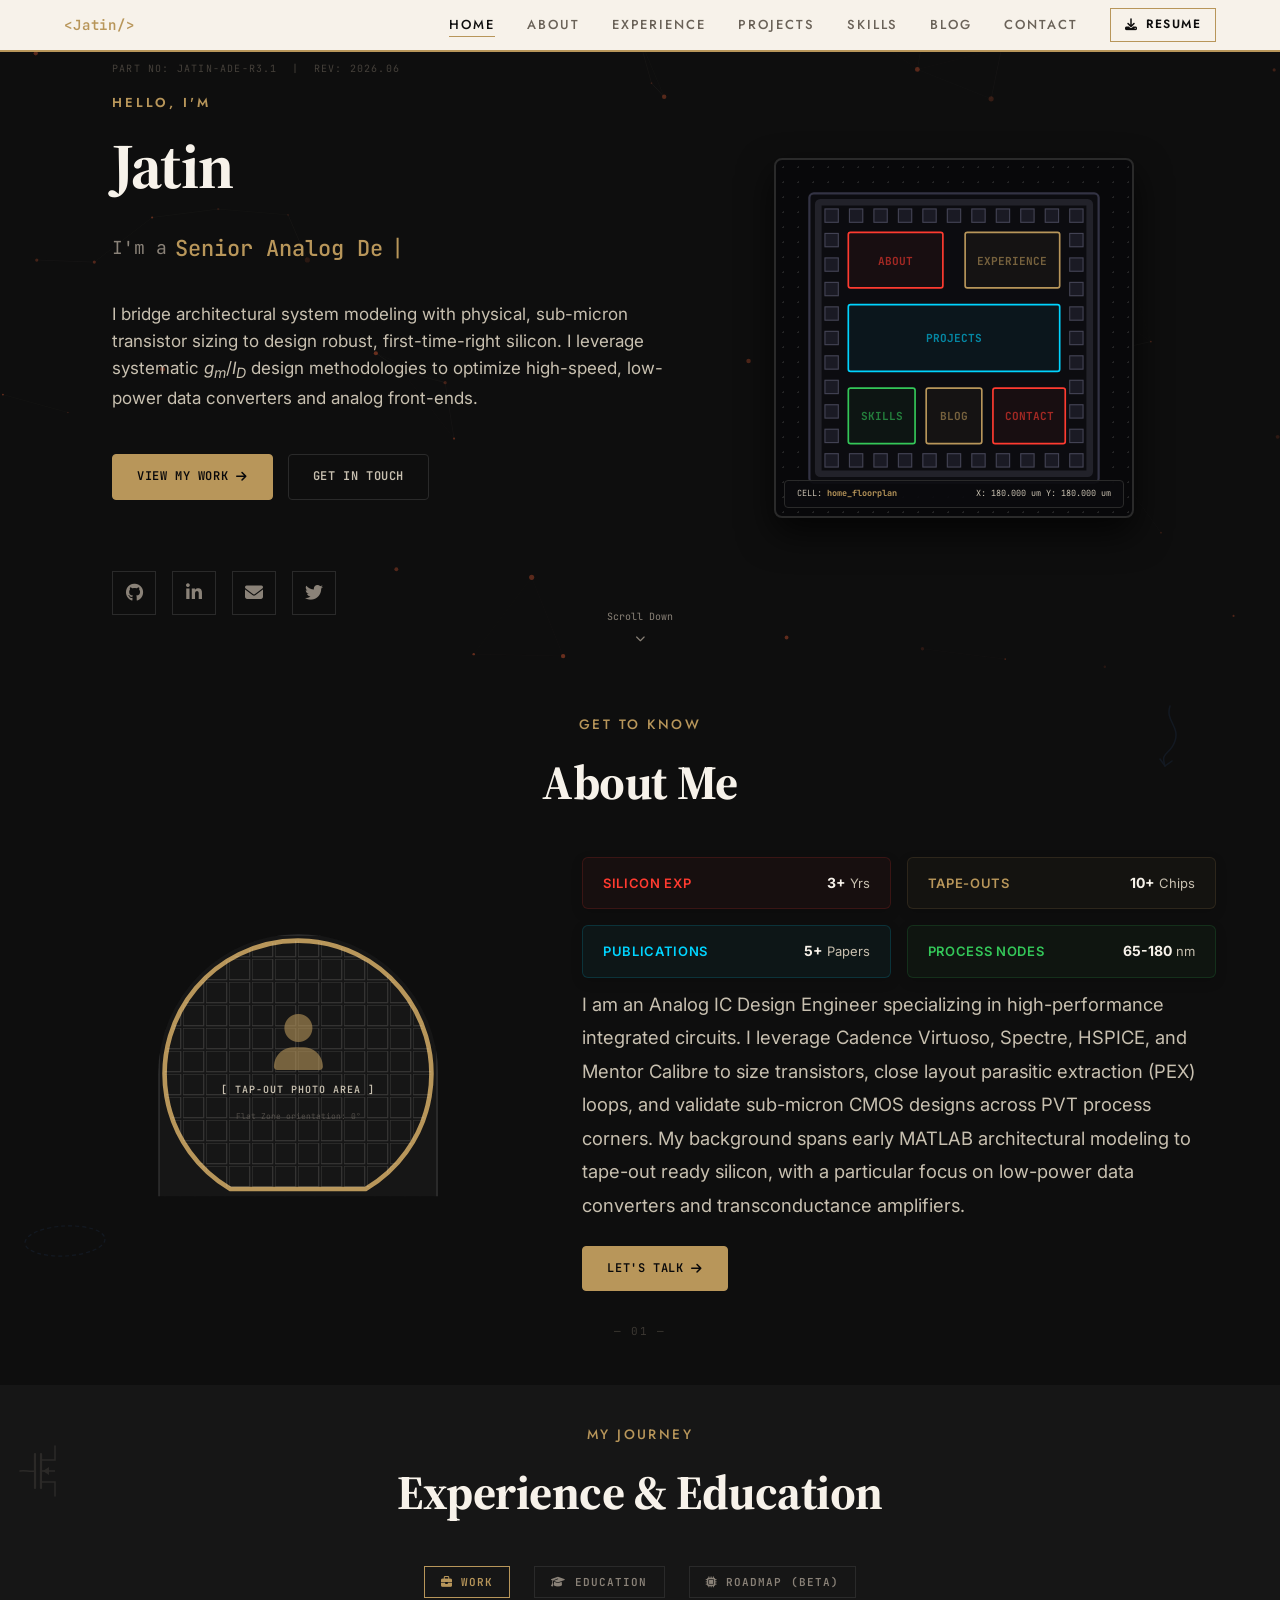
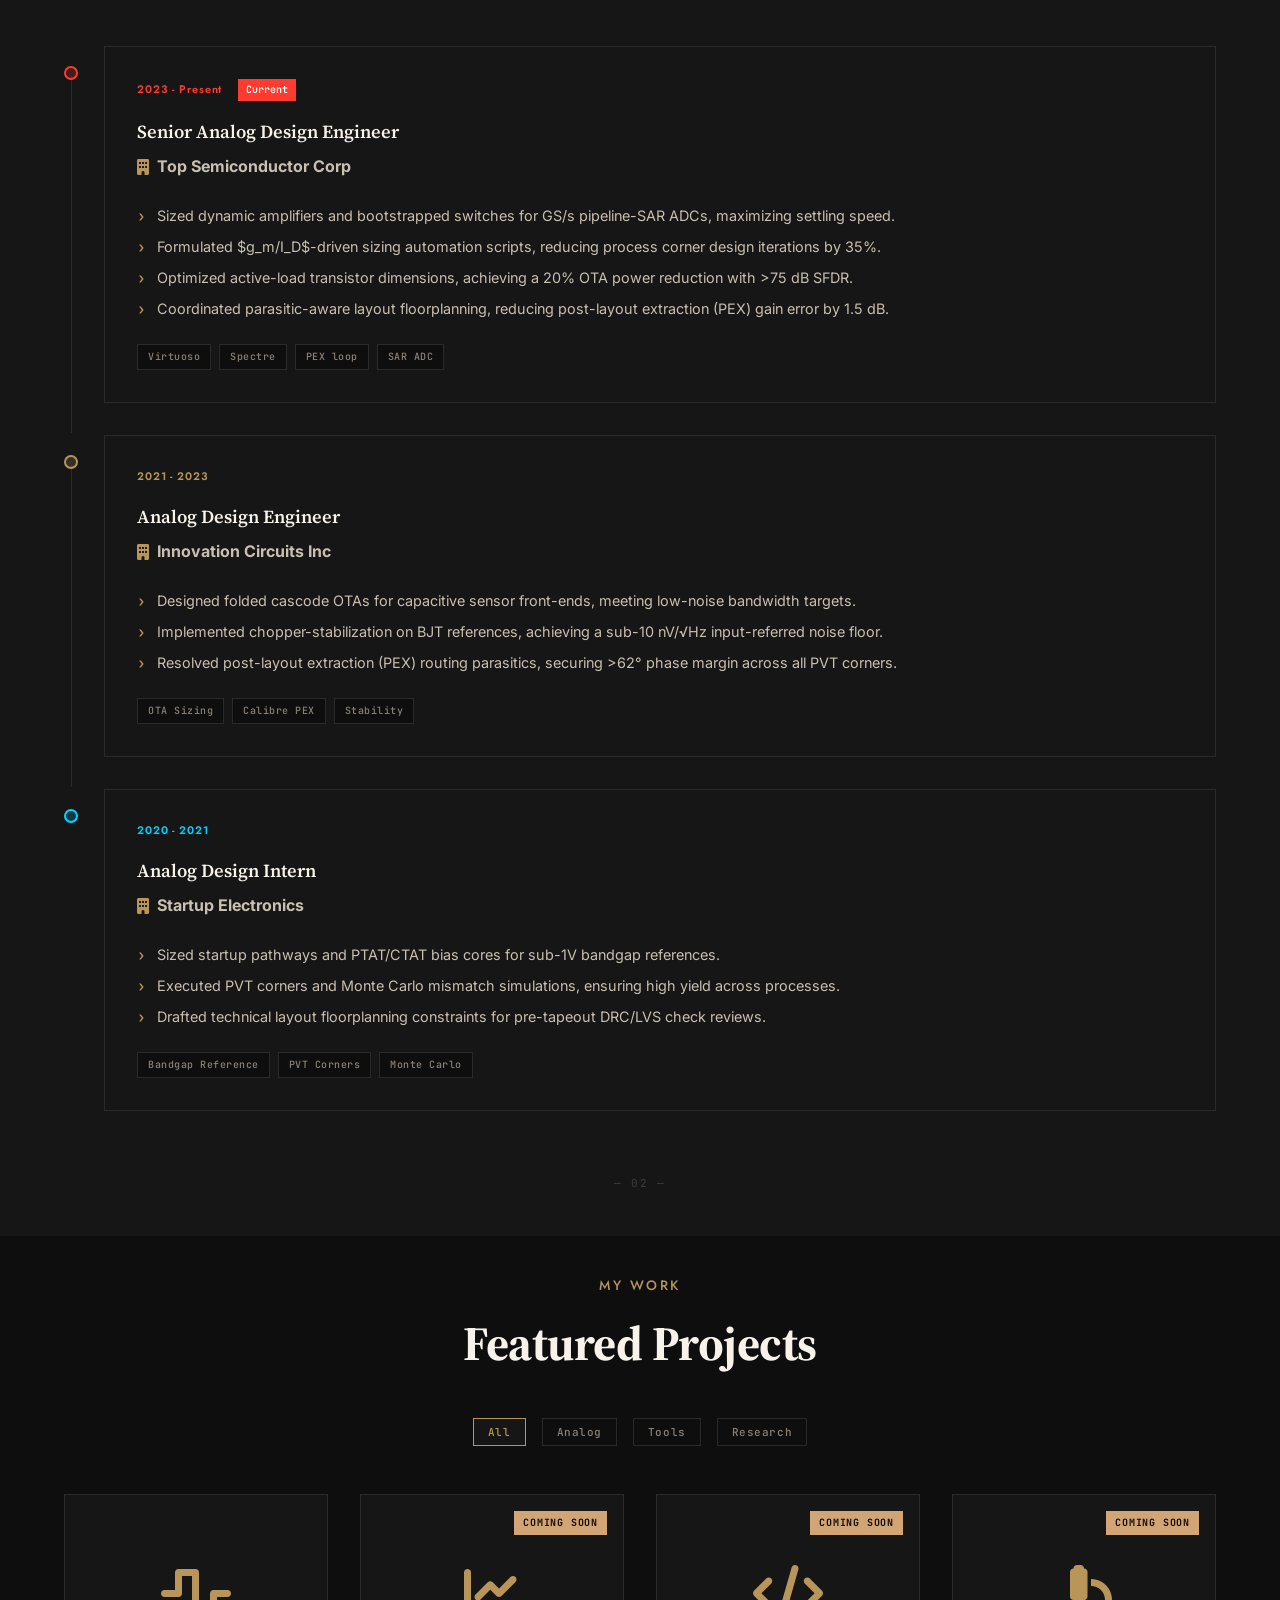
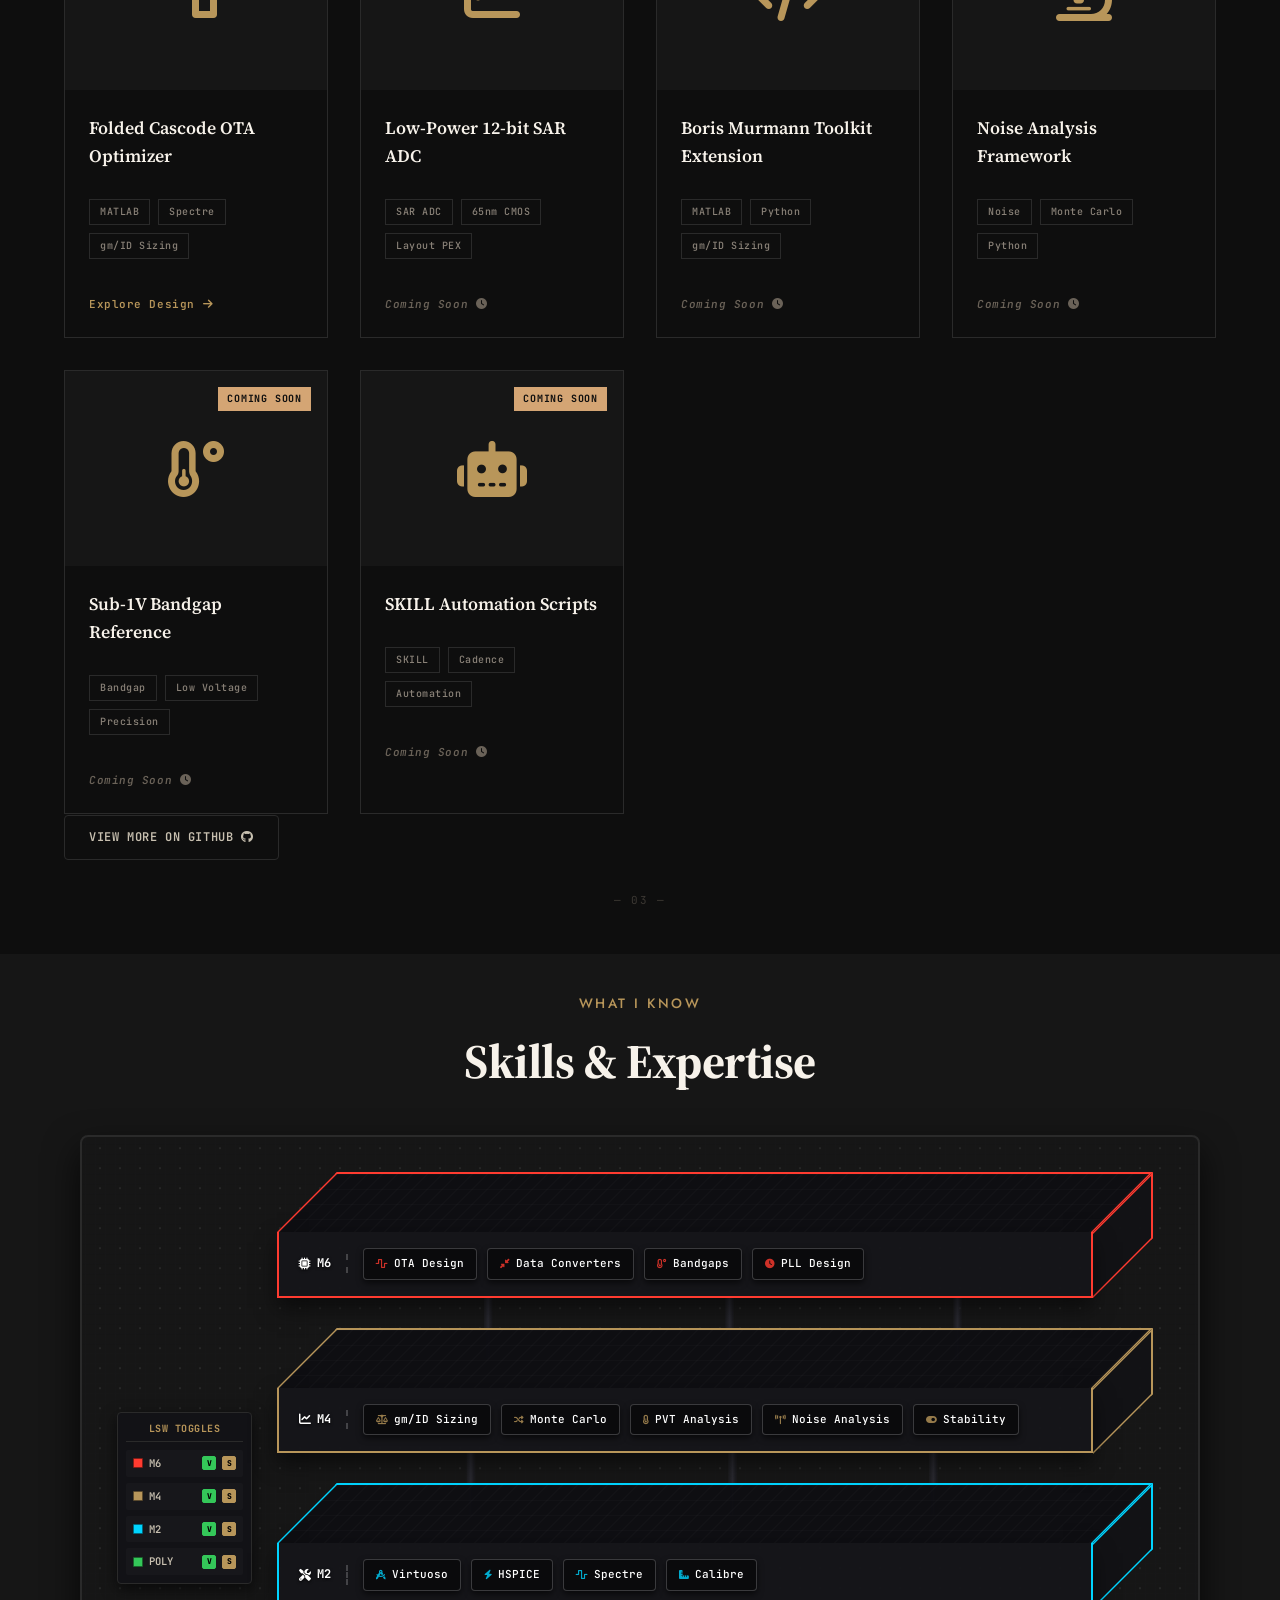
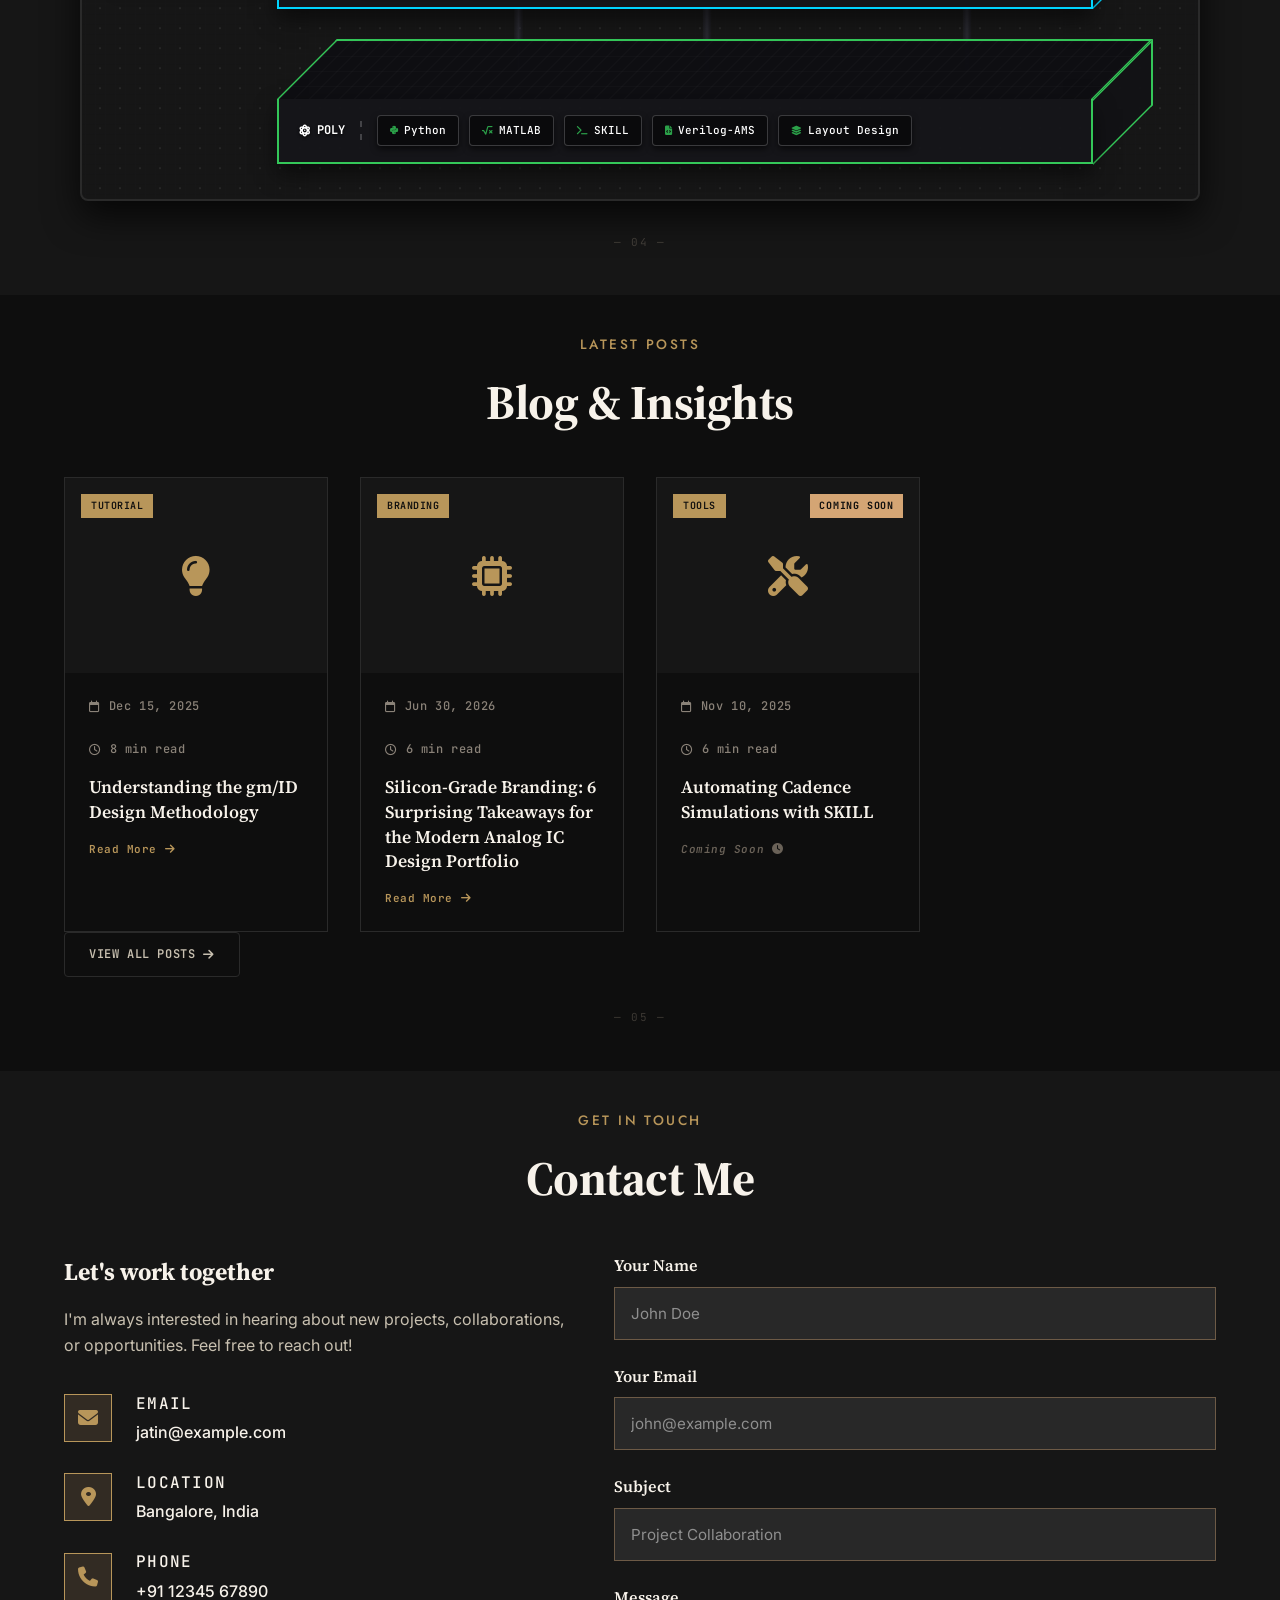
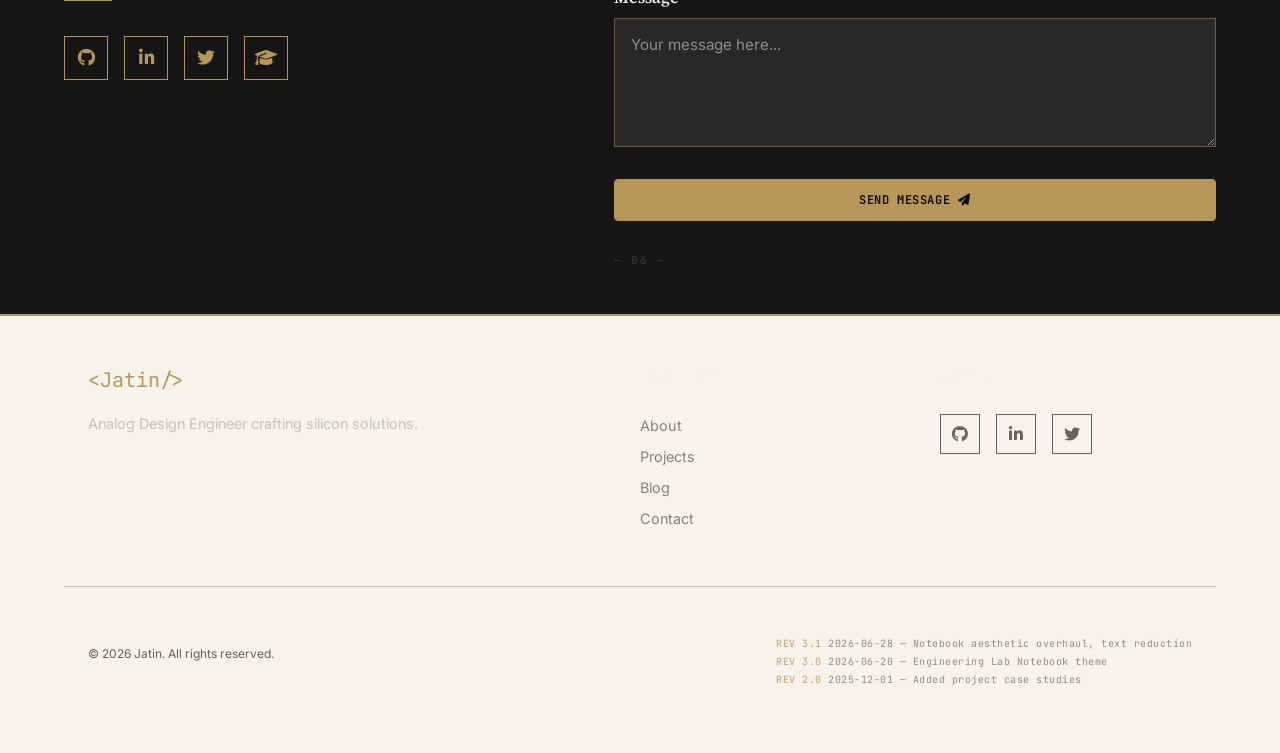
==== index.html @ e1df2e4b "Portfolio v3.1 — Initial public deploy" ====
<!DOCTYPE html>

<html lang="en">
<!--
    ========================================================================
    WELCOME TO YOUR WEBSITE!
    ========================================================================
    
    This file (index.html) allows you to edit the content of your website.
    You don't need to be a coding expert to make changes.
    
    HOW TO EDIT:
    1. Look for comments like this one (gray text) that explain what a section does.
    2. To CHANGE text: Just replace the white text between the tags. 
       Example: <p> OLD TEXT </p>   becomes   <p> NEW TEXT </p>
    3. To ADD items (like a new project): Copy the block correctly marked as "COPY THIS BLOCK" 
       and paste it right after the previous one.
    
    Be careful not to delete the < and > tags!
-->
<head>
<meta charset="utf-8"/>
<meta content="width=device-width, initial-scale=1.0" name="viewport"/>
<!-- CHANGE: Update the description below for SEO (Search Engine Optimization) -->
<meta content="Jatin - Analog Circuit Design Engineer | Portfolio showcasing expertise in VLSI, OTA design, and integrated circuit development" name="description"/>
<meta content="Analog Design, VLSI, Circuit Design, OTA, Cadence, MATLAB, Engineer" name="keywords"/>
<meta content="Jatin" name="author"/> <!-- CHANGE: Your Name -->
<!-- Open Graph / Social Preview -->
<meta property="og:title" content="Jatin | Senior Analog Design Engineer">
<meta property="og:description" content="Portfolio: gm/ID-driven analog IC design, data converters, and transconductance amplifiers.">
<meta property="og:type" content="website">
<meta property="og:url" content="https://jatin-analog-git.github.io">
<meta name="twitter:card" content="summary_large_image">
<!-- CHANGE: Browser Tab Title -->
<title>Jatin | Analog Design Engineer</title>
<link href="https://fonts.googleapis.com" rel="preconnect"/>
<link crossorigin="" href="https://fonts.gstatic.com" rel="preconnect"/>
<link href="https://fonts.googleapis.com/css2?family=Source+Serif+4:ital,opsz,wght@0,8..60,300..700;1,8..60,300..700&amp;family=Inter:wght@300;400;500;600;700;800&amp;family=JetBrains+Mono:wght@400;500;600&amp;family=EB+Garamond:ital,wght@0,400..700;1,400..700&amp;family=Jost:wght@300;400;500;600;700&amp;family=Caveat:wght@400;700&amp;display=swap" rel="stylesheet"/>
<link href="css/styles-notebook.css" rel="stylesheet"/>
<link href="https://cdnjs.cloudflare.com/ajax/libs/font-awesome/6.4.0/css/all.min.css" rel="stylesheet"/>
    <!-- 2.5D Semiconductor Stack Styles -->
    <style>
        :root {
            /* Layer Color Definitions (Cadence Virtuoso Palette) */
            --color-m6:    #ff3b30; /* Metal 6 (Red) */
            --color-m4:    #b8965a; /* Metal 4 (Gold/Amber) */
            --color-m2:    #00d4ff; /* Metal 2 (Cyan) */
            --color-poly:  #34c759; /* Poly / Active (Green) */
        }

        /* ── 2.5D PROCESS STACK VIEWPORT ── */
        .viewport-screen {
            background: var(--paper-2);
            border: 2px solid var(--line);
            border-radius: 8px;
            padding: 95px 35px 35px;
            box-sizing: border-box;
            position: relative;
            box-shadow: 0 15px 35px rgba(0,0,0,0.7);
            overflow: hidden;
            width: 100%;
        }

        /* Silicon Substrate grid pattern */
        .viewport-screen::before {
            content: '';
            position: absolute;
            inset: 0;
            background-image: 
                radial-gradient(var(--line) 1px, transparent 1px),
                linear-gradient(to right, rgba(38,38,48,0.1) 1px, transparent 1px),
                linear-gradient(to bottom, rgba(38,38,48,0.1) 1px, transparent 1px);
            background-size: 20px 20px, 10px 10px, 10px 10px;
            background-position: center;
            pointer-events: none;
            z-index: 0;
            opacity: 0.85;
        }

        /* Workbench Layout Wrapper (Sidebar + Stack) */
        .workbench-layout {
            display: flex;
            gap: 25px;
            width: 100%;
            position: relative;
            z-index: 2;
            align-items: center; /* Center LSW panel vertically next to stack */
        }

        @media (max-width: 768px) {
            .workbench-layout {
                flex-direction: column;
            }
        }

        /* ── CADENCE LSW SIDEBAR PANEL ── */
        .lsw-panel {
            width: 135px;
            background: #121216;
            border: 1.5px solid var(--line);
            border-radius: 4px;
            padding: 8px;
            box-sizing: border-box;
            font-family: var(--font-mono);
            font-size: 11px;
            flex-shrink: 0;
            box-shadow: 0 5px 15px rgba(0, 0, 0, 0.6);
            align-self: center; /* Center vertically relative to stack */
        }

        .lsw-header {
            color: var(--accent);
            font-weight: 700;
            text-transform: uppercase;
            font-size: 10px;
            border-bottom: 1.5px solid var(--line);
            padding-bottom: 4px;
            margin-bottom: 8px;
            letter-spacing: 0.05em;
            text-align: center;
        }

        .lsw-layer-list {
            display: flex;
            flex-direction: column;
            gap: 6px;
        }

        .lsw-row {
            display: flex;
            align-items: center;
            gap: 6px;
            background: rgba(255,255,255,0.02);
            padding: 4px 6px;
            border-radius: 2px;
            border: 1px solid transparent;
            transition: all 0.1s ease;
        }

        .lsw-row:hover {
            background: rgba(255,255,255,0.05);
            border-color: rgba(255, 255, 255, 0.05);
        }

        .lsw-color-box {
            width: 10px;
            height: 10px;
            flex-shrink: 0;
            border-radius: 1px;
            border: 1px solid rgba(0,0,0,0.5);
        }

        .lsw-layer-name {
            color: var(--ink-soft);
            font-size: 10.5px;
            font-weight: 600;
            flex-grow: 1;
        }

        /* LSW Toggle buttons (V & S) */
        .lsw-toggle {
            width: 14px;
            height: 14px;
            display: flex;
            align-items: center;
            justify-content: center;
            font-size: 8px;
            font-weight: 800;
            border-radius: 2px;
            cursor: pointer;
            user-select: none;
            border: 1px solid rgba(255, 255, 255, 0.15);
            color: var(--ink-dim);
            background: #1c1c22;
            transition: all 0.1s ease;
        }

        /* Active highlight styling matching Cadence */
        .lsw-toggle.visible.active {
            background: #34c759;
            color: #000;
            border-color: #34c759;
        }

        .lsw-toggle.selectable.active {
            background: var(--accent);
            color: #000;
            border-color: var(--accent);
        }

        .lsw-toggle:hover {
            filter: brightness(1.2);
        }

        /* Wrapper for stack and routing elements */
        .stack-wrapper {
            position: relative;
            flex-grow: 1;
        }

        /* ── 2.5D PROCESS STACK CONTAINER ── */
        .process-stack {
            display: flex;
            flex-direction: column;
            gap: 90px;
            position: relative;
            z-index: 2;
            width: 100%;
        }

        /* ── 2.5D ADAPTIVE BLOCKS (SLABS) ── */
        .block-3d-adaptive {
            position: relative;
            width: calc(100% - 70px);
            transition: opacity 0.25s ease;
        }

        /* Face Color assignments */
        .block-3d-adaptive.layer-m6 { --layer-color: var(--color-m6); }
        .block-3d-adaptive.layer-m4 { --layer-color: var(--color-m4); }
        .block-3d-adaptive.layer-m2 { --layer-color: var(--color-m2); }
        .block-3d-adaptive.layer-poly { --layer-color: var(--color-poly); }

        /* FRONT FACE (Flat/Parallel to X-Axis, height adapts automatically) */
        .face-front {
            position: relative;
            width: 100%;
            height: auto; /* Adaptive Height based on wrapping child content */
            background: rgba(22, 22, 26, 0.95);
            border: 2px solid var(--layer-color);
            border-top: none;
            padding: 16px 20px;
            box-shadow: 0 10px 20px rgba(0,0,0,0.5);
            display: flex;
            align-items: center;
            box-sizing: border-box;
            z-index: 3; /* Foreground mask */
        }

        /* Layer label tag */
        .front-layer-tag {
            font-family: var(--font-mono);
            font-size: 12px;
            font-weight: 700;
            color: #ffffff;
            border-right: 2px dashed rgba(255, 255, 255, 0.2);
            padding-right: 15px;
            margin-right: 15px;
            text-shadow: 0 1px 3px rgba(0,0,0,0.9);
            flex-shrink: 0;
            display: flex;
            align-items: center;
            gap: 6px;
        }

        /* TOP FACE (Tilted back/Parallel to Z-depth axis going deep into paper) */
        .face-top {
            position: absolute;
            bottom: 100%;
            left: 0;
            width: 100%;
            height: 60px; /* Stretched depth going inside the paper */
            background: rgba(14, 14, 18, 0.96);
            border: 2px solid var(--layer-color);
            border-bottom: none;
            transform: skewX(-45deg);
            transform-origin: bottom left;
            box-sizing: border-box;
            z-index: 1;
        }

        .face-top::before {
            content: '';
            position: absolute;
            inset: 0;
            background-image: 
                linear-gradient(to right, rgba(255,255,255,0.03) 1px, transparent 1px),
                linear-gradient(to bottom, rgba(255,255,255,0.02) 1px, transparent 1px);
            background-size: 15px 15px;
            pointer-events: none;
        }

        /* SIDE FACE (Vertical slab thickness on the right side) */
        .face-side {
            position: absolute;
            top: 0;
            left: 100%;
            width: 60px; /* Stretched depth matches Top Face */
            height: 100%; /* Automatically adapts to Front Face height */
            background: rgba(18, 18, 22, 0.95);
            border: 2px solid var(--layer-color);
            border-left: none;
            transform: skewY(-45deg);
            transform-origin: top left;
            box-sizing: border-box;
            z-index: 1;
        }

        /* ── INTERACTIVE DESIGN TERMINALS (BUTTONS ON FRONT FACE) ── */
        .terminals-row {
            display: flex;
            gap: 10px;
            align-items: center;
            flex-wrap: wrap;
        }

        .skill-terminal {
            font-family: var(--font-mono);
            font-size: 11px;
            color: #ffffff;
            font-weight: 500;
            background: rgba(10, 10, 12, 0.95);
            border: 1px solid rgba(255, 255, 255, 0.2);
            padding: 6px 12px;
            border-radius: 4px;
            cursor: pointer;
            transition: all 0.15s ease;
            display: inline-flex;
            align-items: center;
            gap: 6px;
            user-select: none;
            box-shadow: 0 3px 6px rgba(0,0,0,0.6);
        }

        .skill-terminal i {
            font-size: 9.5px;
            opacity: 0.8;
            color: var(--layer-color);
        }

        .skill-terminal:hover {
            color: var(--paper) !important;
            background: var(--layer-color) !important;
            border-color: var(--layer-color) !important;
            transform: translateY(-2px);
            box-shadow: 0 5px 12px rgba(0, 0, 0, 0.8);
        }

        /* Active trace highlights */
        .skill-terminal.active {
            border-color: #ffffff !important;
            background: var(--layer-color) !important;
            color: var(--paper) !important;
            font-weight: 600;
            box-shadow: 0 0 15px var(--layer-color);
        }

        .skill-terminal.highlighted {
            border-color: #ffffff;
            background: rgba(255, 255, 255, 0.18);
            color: #ffffff;
        }

        .skill-terminal.non-selectable {
            pointer-events: none !important;
            opacity: 0.3;
        }

        /* ── DYNAMIC 2D OVERLAY SVG FOR ROUTING ── */
        .process-routing-svg {
            position: absolute;
            inset: 0;
            width: 100%;
            height: 100%;
            pointer-events: none;
            z-index: 2; /* Sits behind front faces (z-index: 3) but above top faces (z-index: 1) */
        }

        .routing-metal-trace {
            fill: none;
            stroke: var(--accent);
            stroke-width: 2;
            filter: drop-shadow(0 0 4px var(--accent));
            opacity: 0.95;
        }

        /* ── HERO OPTION 1 DIE WORKBENCH STYLES ── */
        .right-column-container {
            display: flex;
            flex-direction: column;
            gap: 15px;
            align-items: center;
            position: relative;
        }

        .graphic-viewport {
            width: 360px;
            height: 360px;
            background: #08080a;
            border: 2px solid var(--line);
            border-radius: 8px;
            position: relative;
            box-shadow: 0 15px 35px rgba(0,0,0,0.7);
            overflow: hidden;
            display: flex;
            align-items: center;
            justify-content: center;
        }

        .graphic-viewport::before {
            content: '';
            position: absolute;
            inset: 0;
            background-image: radial-gradient(var(--line) 1px, transparent 1px);
            background-size: 15px 15px;
            pointer-events: none;
            z-index: 0;
            opacity: 0.8;
        }

        .graphic-stage {
            width: 100%;
            height: 100%;
            position: absolute;
            inset: 0;
            display: block; /* Always visible, no toggle */
            z-index: 1;
        }

        .die-rect {
            fill: #0c0c10;
            stroke: #333344;
            stroke-width: 2;
        }

        .guard-ring {
            fill: none;
            stroke: #22222a;
            stroke-width: 6;
        }

        .pad-cell {
            fill: #1a1a24;
            stroke: #444455;
            stroke-width: 1;
            transition: fill 0.2s ease;
        }

        .pad-cell:hover {
            fill: var(--accent);
        }

        .cad-block {
            cursor: pointer;
            transition: all 0.25s ease;
        }

        .cad-block-rect {
            stroke-width: 1.5;
            transition: all 0.25s ease;
        }

        .cad-block-text {
            font-family: var(--font-mono);
            font-size: 10px;
            font-weight: 700;
            pointer-events: none;
            transition: all 0.25s ease;
        }

        .cad-block.layer-m6 .cad-block-rect { fill: rgba(255, 59, 48, 0.05); stroke: var(--color-m6); }
        .cad-block.layer-m4 .cad-block-rect { fill: rgba(184, 150, 90, 0.05); stroke: var(--color-m4); }
        .cad-block.layer-m2 .cad-block-rect { fill: rgba(0, 212, 255, 0.05); stroke: var(--color-m2); }
        .cad-block.layer-poly .cad-block-rect { fill: rgba(52, 199, 89, 0.05); stroke: var(--color-poly); }

        .cad-block.layer-m6 .cad-block-text { fill: rgba(255, 59, 48, 0.6); }
        .cad-block.layer-m4 .cad-block-text { fill: rgba(184, 150, 90, 0.6); }
        .cad-block.layer-m2 .cad-block-text { fill: rgba(0, 212, 255, 0.6); }
        .cad-block.layer-poly .cad-block-text { fill: rgba(52, 199, 89, 0.6); }

        .cad-block:hover .cad-block-rect {
            fill-opacity: 0.35;
            stroke-width: 2.5;
            filter: drop-shadow(0 0 3px var(--layer-color));
        }

        .cad-block:hover .cad-block-text {
            fill: #ffffff;
            font-weight: bold;
        }

        .microscope-line {
            stroke: rgba(255, 255, 255, 0.15);
            stroke-width: 0.5;
            stroke-dasharray: 2 4;
            display: none;
        }

        .cad-status-bar {
            position: absolute;
            bottom: 8px;
            left: 8px;
            right: 8px;
            background: rgba(10, 10, 14, 0.9);
            border: 1px solid var(--line);
            border-radius: 4px;
            padding: 6px 12px;
            font-family: var(--font-mono);
            font-size: 8.5px;
            color: var(--ink-soft);
            display: flex;
            justify-content: space-between;
            pointer-events: none;
            z-index: 5;
        }

        .status-accent {
            color: var(--accent);
            font-weight: bold;
        }

        /* ── HERO TEXT OVERRIDES FOR EXACT INDENTATION & SPACING ── */
        #home .hero-text {
            display: flex;
            flex-direction: column;
            gap: 12px;
        }

        #home .hero-name {
            font-family: var(--font-serif);
            font-size: 64px;
            font-weight: 700;
            line-height: 1.1;
            margin: 6px 0 15px;
            color: var(--ink);
        }

        #home .hero-title-wrapper {
            display: flex;
            align-items: center;
            gap: 8px;
            font-size: 22px;
            min-height: 40px;
            font-family: var(--font-mono);
            margin-bottom: 20px;
        }

        #home .hero-title-prefix {
            color: var(--ink-dim) !important;
            font-size: 18px;
        }

        #home .hero-title {
            color: var(--accent) !important;
            font-weight: 500;
        }

        #home .hero-description {
            font-size: 17px;
            line-height: 1.6;
            color: var(--ink-soft);
            margin-bottom: 30px;
            max-width: 600px;
        }

        #home .hero-cta {
            display: flex;
            gap: 15px;
            margin-top: 0;
            margin-bottom: 35px;
        }

        /* Global button style overrides matching the floorplan design */
        .btn {
            font-family: var(--font-mono);
            font-size: 12px;
            text-transform: uppercase;
            letter-spacing: 0.05em;
            text-decoration: none;
            padding: 12px 24px;
            border-radius: 4px;
            font-weight: 600;
            display: inline-flex;
            align-items: center;
            gap: 8px;
            transition: all 0.2s ease;
            box-shadow: none !important;
            transform: none !important;
        }

        .btn-primary {
            background: var(--accent) !important;
            color: #08080a !important;
            border: 1.5px solid var(--accent) !important;
            box-shadow: none !important;
        }

        .btn-primary:hover {
            background: transparent !important;
            color: var(--accent) !important;
            border-color: var(--accent) !important;
            transform: none !important;
            box-shadow: none !important;
        }

        .btn-secondary {
            background: transparent !important;
            color: var(--ink-soft) !important;
            border: 1.5px solid var(--line) !important;
            box-shadow: none !important;
        }

        .btn-secondary:hover {
            color: var(--ink) !important;
            border-color: var(--ink-soft) !important;
            background: transparent !important;
            transform: none !important;
            box-shadow: none !important;
        }

        /* ── ABOUT ME WAFER PHOTO AREA OVERRIDES ── */
        .about-content {
            display: grid;
            grid-template-columns: 0.85fr 1.15fr;
            gap: 50px;
            align-items: center; /* Center columns vertically */
        }

        @media (max-width: 850px) {
            .about-content {
                grid-template-columns: 1fr;
                gap: 40px;
            }
        }

        .about-image-wrapper {
            position: relative;
            width: 280px;
            height: 280px;
            background: transparent !important;
            border: none !important;
            display: flex;
            align-items: center;
            justify-content: center;
            overflow: hidden;
            box-shadow: none !important;
            /* Mathematically clip the bottom 18px of the circle to create the wafer's flat zone */
            clip-path: inset(0 0 18px 0 round 50% 50% 0 0);
        }

        /* Grid Background Pattern override */
        .about-image-wrapper::before {
            content: '';
            position: absolute;
            inset: 0;
            background-image: radial-gradient(var(--line) 1px, transparent 1px);
            background-size: 15px 15px;
            z-index: 0;
            clip-path: inset(0 0 18px 0 round 50% 50% 0 0);
        }

        /* ── METRIC GRID & 3D CARDS ── */
        .metric-grid {
            display: grid;
            grid-template-columns: repeat(2, 1fr);
            gap: 16px;
            width: 100%;
            margin-bottom: 10px;
        }

        @media (max-width: 580px) {
            .metric-grid {
                grid-template-columns: 1fr;
            }
        }

        .metric-card {
            display: flex;
            flex-direction: row;
            justify-content: space-between;
            align-items: center;
            border-radius: 6px;
            padding: 14px 20px;
            transition: all 0.25s cubic-bezier(0.165, 0.84, 0.44, 1);
            box-shadow: 0 4px 12px rgba(0, 0, 0, 0.15);
        }

        .metric-card:hover {
            transform: translateY(-2px);
        }

        /* Metal Color Specific Cards */
        .metric-card.card-m6 {
            background: rgba(255, 59, 48, 0.04);
            border: 1.5px solid rgba(255, 59, 48, 0.15);
        }
        .metric-card.card-m6:hover {
            background: rgba(255, 59, 48, 0.08);
            border-color: rgba(255, 59, 48, 0.55);
            box-shadow: 0 8px 24px rgba(255, 59, 48, 0.12);
        }

        .metric-card.card-m4 {
            background: rgba(184, 150, 90, 0.04);
            border: 1.5px solid rgba(184, 150, 90, 0.15);
        }
        .metric-card.card-m4:hover {
            background: rgba(184, 150, 90, 0.08);
            border-color: rgba(184, 150, 90, 0.55);
            box-shadow: 0 8px 24px rgba(184, 150, 90, 0.12);
        }

        .metric-card.card-m2 {
            background: rgba(0, 212, 255, 0.04);
            border: 1.5px solid rgba(0, 212, 255, 0.15);
        }
        .metric-card.card-m2:hover {
            background: rgba(0, 212, 255, 0.08);
            border-color: rgba(0, 212, 255, 0.55);
            box-shadow: 0 8px 24px rgba(0, 212, 255, 0.12);
        }

        .metric-card.card-poly {
            background: rgba(52, 199, 89, 0.04);
            border: 1.5px solid rgba(52, 199, 89, 0.15);
        }
        .metric-card.card-poly:hover {
            background: rgba(52, 199, 89, 0.08);
            border-color: rgba(52, 199, 89, 0.55);
            box-shadow: 0 8px 24px rgba(52, 199, 89, 0.12);
        }

        /* Color-coded timeline markers & dates to break monotony in the Experience/Education section */
        #work .timeline-item:nth-child(1) .timeline-marker {
            background: rgba(255, 59, 48, 0.2) !important;
            border-color: #ff3b30 !important;
        }
        #work .timeline-item:nth-child(1) .timeline-date {
            color: #ff3b30 !important;
        }
        #work .timeline-item:nth-child(1) .timeline-badge {
            background: #ff3b30 !important;
            color: #ffffff !important;
        }

        #work .timeline-item:nth-child(2) .timeline-marker {
            background: rgba(184, 150, 90, 0.2) !important;
            border-color: #b8965a !important;
        }
        #work .timeline-item:nth-child(2) .timeline-date {
            color: #b8965a !important;
        }

        #work .timeline-item:nth-child(3) .timeline-marker {
            background: rgba(0, 212, 255, 0.2) !important;
            border-color: #00d4ff !important;
        }
        #work .timeline-item:nth-child(3) .timeline-date {
            color: #00d4ff !important;
        }

        #education .timeline-item:nth-child(1) .timeline-marker {
            background: rgba(52, 199, 89, 0.2) !important;
            border-color: #34c759 !important;
        }
        #education .timeline-item:nth-child(1) .timeline-date {
            color: #34c759 !important;
        }

        #education .timeline-item:nth-child(2) .timeline-marker {
            background: rgba(0, 212, 255, 0.2) !important;
            border-color: #00d4ff !important;
        }
        #education .timeline-item:nth-child(2) .timeline-date {
            color: #00d4ff !important;
        }
    </style>
</head>
<body>
<a href="#about" class="skip-link">Skip to content</a>
<div id="reading-progress"></div>
<!-- =======================================================================
         NAVIGATION BAR
         ======================================================================= -->
<nav class="navbar" id="navbar">
<div class="nav-container">
<!-- CHANGE: Logo Text -->
<a class="nav-logo" href="#home">
<span class="logo-text">&lt;Jatin/&gt;</span>
</a>
<div class="nav-menu" id="nav-menu">
<!-- Navigation Links -->
<a class="nav-link active" href="#home">Home</a>
<a class="nav-link" href="#about">About</a>
<a class="nav-link" href="#experience">Experience</a>
<a class="nav-link" href="#projects">Projects</a>
<a class="nav-link" href="#skills">Skills</a>
<a class="nav-link" href="#blog">Blog</a>
<a class="nav-link" href="#contact">Contact</a>
<!-- Dark Mode Toggle -->
<button aria-label="Toggle dark mode" class="theme-toggle-btn" id="theme-toggle">
<i class="fas fa-moon"></i>
</button>
<!-- CHANGE: Resume Link. Ensure 'resume.pdf' is in the same folder -->
<a class="nav-btn" download="" href="resume.pdf">
<i class="fas fa-download"></i> Resume
                </a>
</div>
<!-- Mobile Menu Icon (Don't touch this) -->
<div class="hamburger" id="hamburger">
<span class="bar"></span>
<span class="bar"></span>
<span class="bar"></span>
</div>
</div>
</nav>
<!-- =======================================================================
         HERO SECTION (Top of the page)
         ======================================================================= -->
<section class="hero" id="home">
<div class="hero-bg">
<div class="hero-gradient"></div>
<canvas id="hero-canvas" style="position: absolute; top: 0; left: 0; width: 100%; height: 100%; z-index: 0; pointer-events: none;"></canvas>
</div>
<div class="hero-content">
<div class="hero-text">
<span class="hero-part-number">PART NO: JATIN-ADE-R3.1 &nbsp;|&nbsp; REV: 2026.06</span>
<span class="hero-greeting">Hello, I'm</span>
<!-- CHANGE: Your Name (Large Headings) -->
<h1 class="hero-name">Jatin</h1>
<div class="hero-title-wrapper">
<span class="hero-title-prefix">I'm a</span>
<!-- NOTE: The typing text is likely controlled in script.js. Check that file to change the rotating titles! -->
<span class="hero-title" id="typed-text"></span>
<span class="cursor">|</span>
</div>
<!-- CHANGE: Short Bio (Minimalist value proposition) -->
<p class="hero-description">
                    I bridge architectural system modeling with physical, sub-micron transistor sizing to design robust, first-time-right silicon. I leverage systematic <i>g<sub>m</sub></i>/<i>I<sub>D</sub></i> design methodologies to optimize high-speed, low-power data converters and analog front-ends.
                </p>

<div class="hero-cta">
<a class="btn btn-primary" href="#projects">
<span>View My Work</span>
<i class="fas fa-arrow-right"></i>
</a>
<a class="btn btn-secondary" href="#contact">
<span>Get In Touch</span>
</a>
</div>
<!-- CHANGE: Social Links 
                     Make sure to update the 'href' with your actual profile URLs. -->
<div class="hero-social">
<a aria-label="GitHub" class="social-link" href="https://github.com/jatin-analog-git" target="_blank">
<i class="fab fa-github"></i>
</a>
<a aria-label="LinkedIn" class="social-link" href="https://linkedin.com/in/jatin" target="_blank">
<i class="fab fa-linkedin-in"></i>
</a>
<a aria-label="Email" class="social-link" href="mailto:jatin@example.com">
<i class="fas fa-envelope"></i>
</a>
<a aria-label="Twitter" class="social-link" href="https://twitter.com/jatin" target="_blank">
<i class="fab fa-twitter"></i>
</a>
</div>
</div>
        <div class="right-column-container">
            <!-- WORKBENCH SCREEN -->
            <div class="graphic-viewport">
                <!-- Status bar overlay -->
                <div class="cad-status-bar">
                    <span>CELL: <span class="status-accent" id="hero-status-cell">home_floorplan</span></span>
                    <span id="hero-status-coords">X: 180.000 um  Y: 180.000 um</span>
                </div>

                <!-- OPTION 1: DIE FLOORPLAN STAGE -->
                <svg class="graphic-stage" id="hero-die-floorplan-stage" viewBox="0 0 320 320" xmlns="http://www.w3.org/2000/svg">
                    <!-- Outer Die boundaries -->
                    <rect class="die-rect" x="30" y="30" width="260" height="260" rx="4" />
                    <rect class="guard-ring" x="38" y="38" width="244" height="244" rx="2" />
                    
                    <!-- ESD pad array around perimeter (Outer Ring) -->
                    <!-- Top row pads -->
                    <!-- Top row pads -->
                    <rect class="pad-cell" x="44" y="44" width="12" height="12" />
                    <rect class="pad-cell" x="66" y="44" width="12" height="12" />
                    <rect class="pad-cell" x="88" y="44" width="12" height="12" />
                    <rect class="pad-cell" x="110" y="44" width="12" height="12" />
                    <rect class="pad-cell" x="132" y="44" width="12" height="12" />
                    <rect class="pad-cell" x="154" y="44" width="12" height="12" />
                    <rect class="pad-cell" x="176" y="44" width="12" height="12" />
                    <rect class="pad-cell" x="198" y="44" width="12" height="12" />
                    <rect class="pad-cell" x="220" y="44" width="12" height="12" />
                    <rect class="pad-cell" x="242" y="44" width="12" height="12" />
                    <rect class="pad-cell" x="264" y="44" width="12" height="12" />

                    <!-- Bottom row pads -->
                    <rect class="pad-cell" x="44" y="264" width="12" height="12" />
                    <rect class="pad-cell" x="66" y="264" width="12" height="12" />
                    <rect class="pad-cell" x="88" y="264" width="12" height="12" />
                    <rect class="pad-cell" x="110" y="264" width="12" height="12" />
                    <rect class="pad-cell" x="132" y="264" width="12" height="12" />
                    <rect class="pad-cell" x="154" y="264" width="12" height="12" />
                    <rect class="pad-cell" x="176" y="264" width="12" height="12" />
                    <rect class="pad-cell" x="198" y="264" width="12" height="12" />
                    <rect class="pad-cell" x="220" y="264" width="12" height="12" />
                    <rect class="pad-cell" x="242" y="264" width="12" height="12" />
                    <rect class="pad-cell" x="264" y="264" width="12" height="12" />

                    <!-- Left column pads -->
                    <rect class="pad-cell" x="44" y="66" width="12" height="12" />
                    <rect class="pad-cell" x="44" y="88" width="12" height="12" />
                    <rect class="pad-cell" x="44" y="110" width="12" height="12" />
                    <rect class="pad-cell" x="44" y="132" width="12" height="12" />
                    <rect class="pad-cell" x="44" y="154" width="12" height="12" />
                    <rect class="pad-cell" x="44" y="176" width="12" height="12" />
                    <rect class="pad-cell" x="44" y="198" width="12" height="12" />
                    <rect class="pad-cell" x="44" y="220" width="12" height="12" />
                    <rect class="pad-cell" x="44" y="242" width="12" height="12" />

                    <!-- Right column pads -->
                    <rect class="pad-cell" x="264" y="66" width="12" height="12" />
                    <rect class="pad-cell" x="264" y="88" width="12" height="12" />
                    <rect class="pad-cell" x="264" y="110" width="12" height="12" />
                    <rect class="pad-cell" x="264" y="132" width="12" height="12" />
                    <rect class="pad-cell" x="264" y="154" width="12" height="12" />
                    <rect class="pad-cell" x="264" y="176" width="12" height="12" />
                    <rect class="pad-cell" x="264" y="198" width="12" height="12" />
                    <rect class="pad-cell" x="264" y="220" width="12" height="12" />
                    <rect class="pad-cell" x="264" y="242" width="12" height="12" />

                    <!-- Core Layout Block Floorplans -->
                    <!-- ABOUT Block (Top Left) -->
                    <a href="#about" class="cad-block layer-m6" data-label="ABOUT_PAD" data-coords="X: 62.15um Y: 182.4um" style="--layer-color: var(--color-m6);">
                        <rect class="cad-block-rect" x="65" y="65" width="85" height="50" rx="2" />
                        <text class="cad-block-text" x="107" y="94" text-anchor="middle">ABOUT</text>
                    </a>

                    <!-- EXPERIENCE Block (Top Right) -->
                    <a href="#experience" class="cad-block layer-m4" data-label="BGR_BIAS_CORE" data-coords="X: 198.5um Y: 184.2um" style="--layer-color: var(--color-m4);">
                        <rect class="cad-block-rect" x="170" y="65" width="85" height="50" rx="2" />
                        <text class="cad-block-text" x="212" y="94" text-anchor="middle">EXPERIENCE</text>
                    </a>

                    <!-- PROJECTS Block (Center) -->
                    <a href="#projects" class="cad-block layer-m2" data-label="ADC_12B_SAR" data-coords="X: 135.0um Y: 125.0um" style="--layer-color: var(--color-m2);">
                        <rect class="cad-block-rect" x="65" y="130" width="190" height="60" rx="2" />
                        <text class="cad-block-text" x="160" y="164" text-anchor="middle">PROJECTS</text>
                    </a>

                    <!-- SKILLS Block (Bottom Left) -->
                    <a href="#skills" class="cad-block layer-poly" data-label="ANALOG_CORE" data-coords="X: 65.40um Y: 58.20um" style="--layer-color: var(--color-poly);">
                        <rect class="cad-block-rect" x="65" y="205" width="60" height="50" rx="2" />
                        <text class="cad-block-text" x="95" y="234" text-anchor="middle">SKILLS</text>
                    </a>

                    <!-- BLOG Block (Bottom Middle) -->
                    <a href="#blog" class="cad-block layer-m4" data-label="DSP_LOGIC" data-coords="X: 135.2um Y: 56.40um" style="--layer-color: var(--color-m4);">
                        <rect class="cad-block-rect" x="135" y="205" width="50" height="50" rx="2" />
                        <text class="cad-block-text" x="160" y="234" text-anchor="middle">BLOG</text>
                    </a>

                    <!-- CONTACT Block (Bottom Right) -->
                    <a href="#contact" class="cad-block layer-m6" data-label="CONTACT_PAD" data-coords="X: 232.0um Y: 56.40um" style="--layer-color: var(--color-m6);">
                        <rect class="cad-block-rect" x="195" y="205" width="65" height="50" rx="2" />
                        <text class="cad-block-text" x="227.5" y="234" text-anchor="middle">CONTACT</text>
                    </a>

                    <!-- Crosshair measurement lines -->
                    <line class="microscope-line" id="hero-crosshair-x" x1="0" y1="160" x2="320" y2="160" />
                    <line class="microscope-line" id="hero-crosshair-y" x1="160" y1="0" x2="160" y2="320" />
                </svg>
            </div>
        </div>
</div>
<a class="scroll-indicator" href="#about">
<span>Scroll Down</span>
<i class="fas fa-chevron-down"></i>
</a>
</section>
<!-- =======================================================================
         ABOUT SECTION
         ======================================================================= -->
<section class="section about" id="about">
<div class="container" style="position: relative;">
<!-- Hand-drawn doodle: curly arrow pointing down -->
<svg class="doodle doodle-ink" fill="none" height="80" style="top: -10px; right: 40px;" viewbox="0 0 60 80" width="60" xmlns="http://www.w3.org/2000/svg">
<path d="M30 5 C25 20, 40 25, 35 40 C30 55, 20 50, 25 65" fill="none" stroke="currentColor" stroke-linecap="round" stroke-width="1.5"></path>
<path d="M20 58 L25 65 L32 60" fill="none" stroke="currentColor" stroke-linecap="round" stroke-width="1.5"></path>
</svg>
<!-- Hand-drawn doodle: rough circle annotation -->
<svg class="doodle doodle-ink" fill="none" height="40" style="bottom: 30px; left: -20px;" viewbox="0 0 90 40" width="90" xmlns="http://www.w3.org/2000/svg">
<ellipse cx="45" cy="20" fill="none" rx="40" ry="15" stroke="currentColor" stroke-dasharray="4 3" stroke-width="1.2" transform="rotate(-3 45 20)"></ellipse>
</svg>
<div class="section-header reveal">
<span class="section-subtitle">Get To Know</span>
<h2 class="section-title">About Me</h2>
</div>
<div class="about-content">
<div class="about-image">
                    <div class="about-image-wrapper">
                        <div class="about-avatar">
                            <!-- Wafer SVG base containing gold flat-zone outline and grid patterns -->
                            <svg fill="none" height="100%" width="100%" viewBox="0 0 240 240" xmlns="http://www.w3.org/2000/svg" style="position: absolute; inset: 0; z-index: 0;">
                                <defs>
                                    <pattern id="wafer-grid-index" width="20" height="20" patternUnits="userSpaceOnUse">
                                        <rect width="18" height="18" fill="none" stroke="var(--ink)" stroke-width="1" />
                                    </pattern>
                                    <clipPath id="wafer-clip-index">
                                        <path d="M 61.2 220 A 116 116 0 1 1 178.8 220 L 61.2 220 Z" />
                                    </clipPath>
                                </defs>
                                
                                <!-- Opaque wafer background with gold perimeter ring and flat zone -->
                                <path d="M 61.2 220 A 116 116 0 1 1 178.8 220 L 61.2 220 Z" fill="var(--paper-2)" stroke="var(--accent)" stroke-width="4" />
                                
                                <!-- Clipped silicon die grid pattern -->
                                <rect width="240" height="240" fill="url(#wafer-grid-index)" clip-path="url(#wafer-clip-index)" opacity="0.15" />
                            </svg>

                            <!-- Profile avatar placeholder silhouette -->
                            <div style="z-index: 1; text-align: center; display: flex; flex-direction: column; align-items: center; justify-content: center; gap: 12px; color: var(--ink-dim); padding-bottom: 12px;">
                                <i class="fas fa-user" style="font-size: 56px; opacity: 0.6; color: var(--accent);"></i>
                                <span style="font-family: var(--font-mono); font-size: 10px; font-weight: 600; text-transform: uppercase; letter-spacing: 0.1em; color: var(--ink-soft);">[ Tap-Out Photo Area ]</span>
                                <span style="font-family: var(--font-mono); font-size: 8px; opacity: 0.5;">Flat Zone orientation: 0°</span>
                            </div>
                        </div>
                    </div>
                </div>
<div class="about-text">
                    <!-- Metric Cards Grid with 3D isometric blocks -->
                    <div class="metric-grid reveal">
                        <!-- Card 1: Experience -->
                        <div class="metric-card card-m6">
                            <span style="font-family: var(--font-sans); font-size: 13px; color: #ff3b30; font-weight: 600; text-transform: uppercase; letter-spacing: 0.05em;">Silicon Exp</span>
                            <div style="display: flex; align-items: baseline; gap: 4px;">
                                <span style="font-family: var(--font-sans); font-size: 14px; font-weight: 700; color: var(--ink);">3+</span>
                                <span style="font-family: var(--font-sans); font-size: 13px; color: var(--ink-soft);">Yrs</span>
                            </div>
                        </div>

                        <!-- Card 2: Tape-Outs -->
                        <div class="metric-card card-m4">
                            <span style="font-family: var(--font-sans); font-size: 13px; color: #b8965a; font-weight: 600; text-transform: uppercase; letter-spacing: 0.05em;">Tape-Outs</span>
                            <div style="display: flex; align-items: baseline; gap: 4px;">
                                <span style="font-family: var(--font-sans); font-size: 14px; font-weight: 700; color: var(--ink);">10+</span>
                                <span style="font-family: var(--font-sans); font-size: 13px; color: var(--ink-soft);">Chips</span>
                            </div>
                        </div>

                        <!-- Card 3: Publications -->
                        <div class="metric-card card-m2">
                            <span style="font-family: var(--font-sans); font-size: 13px; color: #00d4ff; font-weight: 600; text-transform: uppercase; letter-spacing: 0.05em;">Publications</span>
                            <div style="display: flex; align-items: baseline; gap: 4px;">
                                <span style="font-family: var(--font-sans); font-size: 14px; font-weight: 700; color: var(--ink);">5+</span>
                                <span style="font-family: var(--font-sans); font-size: 13px; color: var(--ink-soft);">Papers</span>
                            </div>
                        </div>

                        <!-- Card 4: Nodes -->
                        <div class="metric-card card-poly">
                            <span style="font-family: var(--font-sans); font-size: 13px; color: #34c759; font-weight: 600; text-transform: uppercase; letter-spacing: 0.05em;">Process Nodes</span>
                            <div style="display: flex; align-items: baseline; gap: 4px;">
                                <span style="font-family: var(--font-sans); font-size: 14px; font-weight: 700; color: var(--ink);">65-180</span>
                                <span style="font-family: var(--font-sans); font-size: 13px; color: var(--ink-soft);">nm</span>
                            </div>
                        </div>
                    </div>
<!-- CHANGE: Detailed About Me Text (Minimalist and punchy) -->
<p class="about-description reveal">
                        I am an Analog IC Design Engineer specializing in high-performance integrated circuits. I leverage Cadence Virtuoso, Spectre, HSPICE, and Mentor Calibre to size transistors, close layout parasitic extraction (PEX) loops, and validate sub-micron CMOS designs across PVT process corners. My background spans early MATLAB architectural modeling to tape-out ready silicon, with a particular focus on low-power data converters and transconductance amplifiers.
                    </p>
<a class="btn btn-primary" href="#contact">
<span>Let's Talk</span>
<i class="fas fa-arrow-right"></i>
</a>
</div>
</div>
</div>
</section>
<!-- =======================================================================
         EXPERIENCE SECTION
         ======================================================================= -->
<section class="section experience" id="experience">
<div class="container" style="position: relative;">
<!-- Hand-drawn NMOS Transistor doodle -->
<svg class="doodle doodle-pencil" fill="none" height="80" style="top: 10px; left: -40px;" viewbox="0 0 80 80" width="80" xmlns="http://www.w3.org/2000/svg">
<path d="M 20 40 C 25 39, 30 41, 35 40" stroke="currentColor" stroke-linecap="round" stroke-width="1.5"></path>
<path d="M 35 23 C 34.8 30, 35.2 45, 35 57" stroke="currentColor" stroke-linecap="round" stroke-width="2.2"></path>
<path d="M 41 23 C 41.2 30, 40.8 45, 41 57" stroke="currentColor" stroke-linecap="round" stroke-width="2.2"></path>
<path d="M 41 29 C 45 28.8, 50 29.2, 55 29 L 55 15" stroke="currentColor" stroke-linecap="round" stroke-width="1.5"></path>
<path d="M 41 51 C 46 50.8, 50 51.2, 55 51 L 55 65" stroke="currentColor" stroke-linecap="round" stroke-width="1.5"></path>
<path d="M 41 40 C 45 40.2, 50 39.8, 55 40" stroke="currentColor" stroke-width="1.5"></path>
<path d="M 43 40 L 49 36 L 49 44 Z" fill="currentColor"></path>
</svg>
<div class="section-header reveal">
<span class="section-subtitle">My Journey</span>
<h2 class="section-title">Experience &amp; Education</h2>
</div>
<div class="experience-tabs">
<button class="tab-btn active" data-tab="work">
<i class="fas fa-briefcase"></i> Work
                </button>
<button class="tab-btn" data-tab="education">
<i class="fas fa-graduation-cap"></i> Education
                </button>
<button class="tab-btn" data-tab="roadmap" id="roadmap-toggle">
<i class="fas fa-microchip"></i> Roadmap (Beta)
                </button>
</div>
<div class="timeline-container">
<!-- WORK TIMELINE -->
<div class="timeline active" id="work">
<div class="timeline-item reveal">
<div class="timeline-marker"></div>
<div class="timeline-content lab-entry">
<div class="timeline-header">
<span class="timeline-date">2023 - Present</span>
<span class="timeline-badge">Current</span>
</div>
<h3 class="timeline-title">Senior Analog Design Engineer</h3>
<h4 class="timeline-company">
<i class="fas fa-building"></i> Top Semiconductor Corp
                            </h4>
<ul class="timeline-list" style="font-size: 13.5px; line-height: 1.6;">
<li>Sized dynamic amplifiers and bootstrapped switches for GS/s pipeline-SAR ADCs, maximizing settling speed.</li>
<li>Formulated $g_m/I_D$-driven sizing automation scripts, reducing process corner design iterations by 35%.</li>
<li>Optimized active-load transistor dimensions, achieving a 20% OTA power reduction with &gt;75 dB SFDR.</li>
<li>Coordinated parasitic-aware layout floorplanning, reducing post-layout extraction (PEX) gain error by 1.5 dB.</li>
</ul>
<div class="timeline-tags" style="margin-top: 0.8rem;">
<span class="tag">Virtuoso</span>
<span class="tag">Spectre</span>
<span class="tag">PEX loop</span>
<span class="tag">SAR ADC</span>
</div>
</div>
</div>
<div class="timeline-item reveal">
<div class="timeline-marker"></div>
<div class="timeline-content lab-entry">
<div class="timeline-header">
<span class="timeline-date">2021 - 2023</span>
</div>
<h3 class="timeline-title">Analog Design Engineer</h3>
<h4 class="timeline-company">
<i class="fas fa-building"></i> Innovation Circuits Inc
                            </h4>
<ul class="timeline-list" style="font-size: 13.5px; line-height: 1.6;">
<li>Designed folded cascode OTAs for capacitive sensor front-ends, meeting low-noise bandwidth targets.</li>
<li>Implemented chopper-stabilization on BJT references, achieving a sub-10 nV/√Hz input-referred noise floor.</li>
<li>Resolved post-layout extraction (PEX) routing parasitics, securing &gt;62° phase margin across all PVT corners.</li>
</ul>
<div class="timeline-tags" style="margin-top: 0.8rem;">
<span class="tag">OTA Sizing</span>
<span class="tag">Calibre PEX</span>
<span class="tag">Stability</span>
</div>
</div>
</div>
<div class="timeline-item reveal">
<div class="timeline-marker"></div>
<div class="timeline-content lab-entry">
<div class="timeline-header">
<span class="timeline-date">2020 - 2021</span>
</div>
<h3 class="timeline-title">Analog Design Intern</h3>
<h4 class="timeline-company">
<i class="fas fa-building"></i> Startup Electronics
                            </h4>
<ul class="timeline-list" style="font-size: 13.5px; line-height: 1.6;">
<li>Sized startup pathways and PTAT/CTAT bias cores for sub-1V bandgap references.</li>
<li>Executed PVT corners and Monte Carlo mismatch simulations, ensuring high yield across processes.</li>
<li>Drafted technical layout floorplanning constraints for pre-tapeout DRC/LVS check reviews.</li>
</ul>
<div class="timeline-tags" style="margin-top: 0.8rem;">
<span class="tag">Bandgap Reference</span>
<span class="tag">PVT Corners</span>
<span class="tag">Monte Carlo</span>
</div>
</div>
</div>
</div>
<!-- EDUCATION TIMELINE -->
<div class="timeline" id="education">
<div class="timeline-item reveal">
<div class="timeline-marker"></div>
<div class="timeline-content lab-entry">
<div class="timeline-header">
<span class="timeline-date">2018 - 2020</span>
</div>
<h3 class="timeline-title">M.Tech in VLSI Design</h3>
<h4 class="timeline-company">
<i class="fas fa-university"></i> Indian Institute of Technology (IIT)
                            </h4>
<ul class="timeline-list" style="font-size: 13.5px; line-height: 1.6;">
<li><strong>Thesis:</strong> High-Performance OTA Design Optimization under $g_m/I_D$ constraints. Developed automated sizing framework using MATLAB-Spectre interface.</li>
<li><strong>CGPA:</strong> 9.2/10 (Ranked in top 5% of class)</li>
<li>Conducted lab sessions as Teaching Assistant for Graduate-level Analog IC Design.</li>
</ul>
</div>
</div>
<div class="timeline-item reveal">
<div class="timeline-marker"></div>
<div class="timeline-content lab-entry">
<div class="timeline-header">
<span class="timeline-date">2014 - 2018</span>
</div>
<h3 class="timeline-title">B.Tech in Electronics &amp; Communication</h3>
<h4 class="timeline-company">
<i class="fas fa-university"></i> National Institute of Technology (NIT)
                            </h4>
<ul class="timeline-list" style="font-size: 13.5px; line-height: 1.6;">
<li><strong>Final Year Project:</strong> Low-Power 8-bit Charge-Redistribution SAR ADC Design in 180nm CMOS.</li>
<li>Built and simulated dynamic comparator topologies and binary-weighted DAC arrays.</li>
<li>Graduated with Distinction and active member of the NIT Electronics Club.</li>
</ul>
</div>
</div>
</div>
<!-- ROADMAP VIEW (BETA) -->
<div class="timeline roadmap-view" id="roadmap">
<div class="roadmap-timeline">
<!-- Node 1 -->
<div class="roadmap-node reveal">
<div class="roadmap-dot"></div>
<div class="roadmap-content lab-entry">
<h3>Senior Analog Design Engineer</h3>
<p>Top Semiconductor Corp</p>
<span class="timeline-date">2023 - Present</span>
</div>
</div>
<!-- Node 2 -->
<div class="roadmap-node reveal">
<div class="roadmap-dot"></div>
<div class="roadmap-content lab-entry">
<h3>Analog Design Engineer</h3>
<p>Innovation Circuits Inc</p>
<span class="timeline-date">2021 - 2023</span>
</div>
</div>
<!-- Node 3 -->
<div class="roadmap-node reveal">
<div class="roadmap-dot"></div>
<div class="roadmap-content lab-entry">
<h3>M.Tech in VLSI Design</h3>
<p>Indian Institute of Technology</p>
<span class="timeline-date">2018 - 2020</span>
</div>
</div>
</div>
</div>
</div>
</div>
</section>
<!-- =======================================================================
         PROJECTS SECTION
         ======================================================================= -->
<section class="section projects" id="projects">
<div class="container">
<div class="section-header reveal">
<span class="section-subtitle">My Work</span>
<h2 class="section-title">Featured Projects</h2>
</div>
<div class="projects-filter">
<button class="filter-btn active" data-filter="all">All</button>
<button class="filter-btn" data-filter="analog">Analog</button>
<button class="filter-btn" data-filter="tools">Tools</button>
<button class="filter-btn" data-filter="research">Research</button>
</div>
<div class="projects-grid stagger-reveal">
<div class="project-card lab-entry reveal" data-category="analog">
<div class="project-image">
<div class="project-image-placeholder">
<i class="fas fa-wave-square"></i>
</div>
</div>
<div class="project-content">
<h3 class="project-title">Folded Cascode OTA Optimizer</h3>

<div class="project-tags" style="margin-top: 0.8rem;">
<span class="tag">MATLAB</span>
<span class="tag">Spectre</span>
<span class="tag">gm/ID Sizing</span>
</div>
<a class="project-action" href="projects/folded-cascode-ota-optimizer.html" style="margin-top: 0.8rem;">
                            Explore Design <i class="fas fa-arrow-right"></i>
</a>
</div>
</div>
<!-- PROJECT 2: 12-bit SAR ADC -->
<div class="project-card lab-entry reveal" data-category="analog">
<div class="project-image">
<div class="project-image-placeholder">
<i class="fas fa-chart-line"></i>
</div>
<span class="coming-soon-badge">Coming Soon</span>
</div>
<div class="project-content">
<h3 class="project-title">Low-Power 12-bit SAR ADC</h3>

<div class="project-tags" style="margin-top: 0.8rem;">
<span class="tag">SAR ADC</span>
<span class="tag">65nm CMOS</span>
<span class="tag">Layout PEX</span>
</div>
<span class="project-action disabled" style="margin-top: 0.8rem;">
                            Coming Soon <i class="fas fa-clock"></i>
</span>
</div>
</div>
<!-- PROJECT 3: Boris Murmann Toolkit Extension -->
<div class="project-card lab-entry reveal" data-category="tools">
<div class="project-image">
<div class="project-image-placeholder">
<i class="fas fa-code"></i>
</div>
<span class="coming-soon-badge">Coming Soon</span>
</div>
<div class="project-content">
<h3 class="project-title">Boris Murmann Toolkit Extension</h3>

<div class="project-tags" style="margin-top: 0.8rem;">
<span class="tag">MATLAB</span>
<span class="tag">Python</span>
<span class="tag">gm/ID Sizing</span>
</div>
<span class="project-action disabled" style="margin-top: 0.8rem;">
                            Coming Soon <i class="fas fa-clock"></i>
</span>
</div>
</div>
<!-- PROJECT 4: Noise Analysis Framework -->
<div class="project-card lab-entry reveal" data-category="research">
<div class="project-image">
<div class="project-image-placeholder">
<i class="fas fa-microscope"></i>
</div>
<span class="coming-soon-badge">Coming Soon</span>
</div>
<div class="project-content">
<h3 class="project-title">Noise Analysis Framework</h3>

<div class="project-tags" style="margin-top: 0.8rem;">
<span class="tag">Noise</span>
<span class="tag">Monte Carlo</span>
<span class="tag">Python</span>
</div>
<span class="project-action disabled" style="margin-top: 0.8rem;">
                            Coming Soon <i class="fas fa-clock"></i>
</span>
</div>
</div>
<!-- PROJECT 5: Sub-1V Bandgap Reference -->
<div class="project-card lab-entry reveal" data-category="analog">
<div class="project-image">
<div class="project-image-placeholder">
<i class="fas fa-temperature-low"></i>
</div>
<span class="coming-soon-badge">Coming Soon</span>
</div>
<div class="project-content">
<h3 class="project-title">Sub-1V Bandgap Reference</h3>

<div class="project-tags" style="margin-top: 0.8rem;">
<span class="tag">Bandgap</span>
<span class="tag">Low Voltage</span>
<span class="tag">Precision</span>
</div>
<span class="project-action disabled" style="margin-top: 0.8rem;">
                            Coming Soon <i class="fas fa-clock"></i>
</span>
</div>
</div>
<!-- PROJECT 6: SKILL Automation Scripts -->
<div class="project-card lab-entry reveal" data-category="tools">
<div class="project-image">
<div class="project-image-placeholder">
<i class="fas fa-robot"></i>
</div>
<span class="coming-soon-badge">Coming Soon</span>
</div>
<div class="project-content">
<h3 class="project-title">SKILL Automation Scripts</h3>

<div class="project-tags" style="margin-top: 0.8rem;">
<span class="tag">SKILL</span>
<span class="tag">Cadence</span>
<span class="tag">Automation</span>
</div>
<span class="project-action disabled" style="margin-top: 0.8rem;">
                            Coming Soon <i class="fas fa-clock"></i>
</span>
</div>
</div>
</div>
<div class="projects-more">
<a class="btn btn-secondary" href="https://github.com/jatin_analog_git" target="_blank">
<span>View More on GitHub</span>
<i class="fab fa-github"></i>
</a>
</div>
</div>
</section>
<!-- =======================================================================
         SKILLS SECTION
         ======================================================================= -->
<section class="section skills" id="skills">
<div class="container">
<div class="section-header reveal">
<span class="section-subtitle">What I Know</span>
<h2 class="section-title">Skills &amp; Expertise</h2>
</div>
<div class="skills-content reveal" style="display: block !important; width: 100%; max-width: 1120px; margin: 0 auto;">
            
            <!-- PROCESS STACK VIEWPORT -->
            <div class="viewport-screen" id="viewport-screen">
                
                <!-- Workbench Flex Layout -->
                <div class="workbench-layout">
                    
                    <!-- CADENCE LSW SIDEBAR PANEL -->
                    <div class="lsw-panel">
                        <div class="lsw-header">LSW Toggles</div>
                        <div class="lsw-layer-list">
                            <!-- M6 toggle -->
                            <div class="lsw-row" data-layer-target="layer-m6">
                                <span class="lsw-color-box" style="background: var(--color-m6);"></span>
                                <span class="lsw-layer-name">M6</span>
                                <span class="lsw-toggle visible active" title="Toggle Visibility">V</span>
                                <span class="lsw-toggle selectable active" title="Toggle Selectability">S</span>
                            </div>
                            <!-- M4 toggle -->
                            <div class="lsw-row" data-layer-target="layer-m4">
                                <span class="lsw-color-box" style="background: var(--color-m4);"></span>
                                <span class="lsw-layer-name">M4</span>
                                <span class="lsw-toggle visible active" title="Toggle Visibility">V</span>
                                <span class="lsw-toggle selectable active" title="Toggle Selectability">S</span>
                            </div>
                            <!-- M2 toggle -->
                            <div class="lsw-row" data-layer-target="layer-m2">
                                <span class="lsw-color-box" style="background: var(--color-m2);"></span>
                                <span class="lsw-layer-name">M2</span>
                                <span class="lsw-toggle visible active" title="Toggle Visibility">V</span>
                                <span class="lsw-toggle selectable active" title="Toggle Selectability">S</span>
                            </div>
                            <!-- Poly toggle -->
                            <div class="lsw-row" data-layer-target="layer-poly">
                                <span class="lsw-color-box" style="background: var(--color-poly);"></span>
                                <span class="lsw-layer-name">POLY</span>
                                <span class="lsw-toggle visible active" title="Toggle Visibility">V</span>
                                <span class="lsw-toggle selectable active" title="Toggle Selectability">S</span>
                            </div>
                        </div>
                    </div>

                    <!-- SVG and Process Stack Wrapper -->
                    <div class="stack-wrapper">
                        <!-- SVG Vector Routing Layer -->
                        <svg class="process-routing-svg" id="process-routing-svg">
                            <defs>
                                <linearGradient id="via-gradient" x1="0%" y1="0%" x2="100%" y2="0%">
                                    <stop offset="0%" stop-color="#8a6d3b" />
                                    <stop offset="35%" stop-color="#f5dca2" />
                                    <stop offset="70%" stop-color="#b8965a" />
                                    <stop offset="100%" stop-color="#6e5527" />
                                </linearGradient>
                                <linearGradient id="via-bg-gradient" x1="0%" y1="0%" x2="100%" y2="0%">
                                    <stop offset="0%" stop-color="#22222b" />
                                    <stop offset="50%" stop-color="#444455" />
                                    <stop offset="100%" stop-color="#181820" />
                                </linearGradient>
                            </defs>
                        </svg>

                        <!-- 2.5D ADAPTIVE STACK -->
                        <div class="process-stack" id="process-stack">
                            
                            <!-- LAYER 4: METAL 6 -->
                            <div class="block-3d-adaptive layer-m6">
                                <div class="face-top"></div>
                                <div class="face-front">
                                    <div class="front-layer-tag"><i class="fas fa-microchip"></i>M6</div>
                                    <div class="terminals-row">
                                        <div class="skill-terminal" data-skill-id="ota"><i class="fas fa-wave-square"></i>OTA Design</div>
                                        <div class="skill-terminal" data-skill-id="adc"><i class="fas fa-compress-alt"></i>Data Converters</div>
                                        <div class="skill-terminal" data-skill-id="bandgap"><i class="fas fa-temperature-low"></i>Bandgaps</div>
                                        <div class="skill-terminal" data-skill-id="pll"><i class="fas fa-clock"></i>PLL Design</div>
                                    </div>
                                </div>
                                <div class="face-side"></div>
                            </div>

                            <!-- LAYER 3: METAL 4 -->
                            <div class="block-3d-adaptive layer-m4">
                                <div class="face-top"></div>
                                <div class="face-front">
                                    <div class="front-layer-tag"><i class="fas fa-chart-line"></i>M4</div>
                                    <div class="terminals-row">
                                        <div class="skill-terminal" data-skill-id="gmid"><i class="fas fa-balance-scale"></i>gm/ID Sizing</div>
                                        <div class="skill-terminal" data-skill-id="monte-carlo"><i class="fas fa-random"></i>Monte Carlo</div>
                                        <div class="skill-terminal" data-skill-id="pvt"><i class="fas fa-thermometer-half"></i>PVT Analysis</div>
                                        <div class="skill-terminal" data-skill-id="noise"><i class="fas fa-broadcast-tower"></i>Noise Analysis</div>
                                        <div class="skill-terminal" data-skill-id="stability"><i class="fas fa-toggle-on"></i>Stability</div>
                                    </div>
                                </div>
                                <div class="face-side"></div>
                            </div>

                            <!-- LAYER 2: METAL 2 -->
                            <div class="block-3d-adaptive layer-m2">
                                <div class="face-top"></div>
                                <div class="face-front">
                                    <div class="front-layer-tag"><i class="fas fa-tools"></i>M2</div>
                                    <div class="terminals-row">
                                        <div class="skill-terminal" data-skill-id="virtuoso"><i class="fas fa-drafting-compass"></i>Virtuoso</div>
                                        <div class="skill-terminal" data-skill-id="hspice"><i class="fas fa-bolt"></i>HSPICE</div>
                                        <div class="skill-terminal" data-skill-id="spectre"><i class="fas fa-wave-square"></i>Spectre</div>
                                        <div class="skill-terminal" data-skill-id="calibre"><i class="fas fa-ruler-combined"></i>Calibre</div>
                                    </div>
                                </div>
                                <div class="face-side"></div>
                            </div>

                            <!-- LAYER 1: POLY -->
                            <div class="block-3d-adaptive layer-poly">
                                <div class="face-top"></div>
                                <div class="face-front">
                                    <div class="front-layer-tag"><i class="fas fa-atom"></i>POLY</div>
                                    <div class="terminals-row">
                                        <div class="skill-terminal" data-skill-id="python"><i class="fab fa-python"></i>Python</div>
                                        <div class="skill-terminal" data-skill-id="matlab"><i class="fas fa-square-root-alt"></i>MATLAB</div>
                                        <div class="skill-terminal" data-skill-id="skill"><i class="fas fa-terminal"></i>SKILL</div>
                                        <div class="skill-terminal" data-skill-id="verilog-ams"><i class="fas fa-file-code"></i>Verilog-AMS</div>
                                        <div class="skill-terminal" data-skill-id="layout"><i class="fas fa-layer-group"></i>Layout Design</div>
                                    </div>
                                </div>
                                <div class="face-side"></div>
                            </div>

                        </div>
                    </div>

                </div>
            </div></div>
</div>
</div>
<!-- Radar chart visualization -->

</div>
</div>
</section>
<!-- =======================================================================
         BLOG SECTION
         ======================================================================= -->
<section class="section blog" id="blog">
<div class="container">
<div class="section-header reveal">
<span class="section-subtitle">Latest Posts</span>
<h2 class="section-title">Blog &amp; Insights</h2>
</div>
<div class="blog-grid stagger-reveal">
<!-- --- BLOG CARD TEMPLATE --- -->
<article class="blog-card lab-entry reveal">
<div class="blog-image">
<div class="blog-image-placeholder">
<i class="fas fa-lightbulb"></i>
</div>
<span class="blog-category">Tutorial</span>
</div>
<div class="blog-content">
<div class="blog-meta">
<!-- CHANGE: Date and Read Time -->
<span><i class="far fa-calendar"></i> Dec 15, 2025</span>
<span><i class="far fa-clock"></i> 8 min read</span>
</div>
<!-- CHANGE: Blog Title -->
<h3 class="blog-title">Understanding the gm/ID Design Methodology</h3>
<!-- CHANGE: Short excerpt -->

<a class="blog-link" href="blog/gmid-methodology.html">
                            Read More <i class="fas fa-arrow-right"></i>
</a>
</div>
</article>
<!-- --- END BLOG CARD --- -->
<article class="blog-card lab-entry reveal">
<div class="blog-image">
<div class="blog-image-placeholder">
<i class="fas fa-microchip"></i>
</div>
<span class="blog-category">Branding</span>
</div>
<div class="blog-content">
<div class="blog-meta">
<span><i class="far fa-calendar"></i> Jun 30, 2026</span>
<span><i class="far fa-clock"></i> 6 min read</span>
</div>
<h3 class="blog-title">Silicon-Grade Branding: 6 Surprising Takeaways for the Modern Analog IC Design Portfolio</h3>

<a class="blog-link" href="blog/silicon-grade-branding.html">
                            Read More <i class="fas fa-arrow-right"></i>
</a>
</div>
</article>
<article class="blog-card lab-entry reveal">
<div class="blog-image">
<div class="blog-image-placeholder">
<i class="fas fa-tools"></i>
</div>
<span class="blog-category">Tools</span>
<span class="coming-soon-badge">Coming Soon</span>
</div>
<div class="blog-content">
<div class="blog-meta">
<span><i class="far fa-calendar"></i> Nov 10, 2025</span>
<span><i class="far fa-clock"></i> 6 min read</span>
</div>
<h3 class="blog-title">Automating Cadence Simulations with SKILL</h3>

<span class="blog-link disabled">
                            Coming Soon <i class="fas fa-clock"></i>
</span>
</div>
</article>
</div>
<div class="blog-more">
<a class="btn btn-secondary" href="#blog">
<span>View All Posts</span>
<i class="fas fa-arrow-right"></i>
</a>
</div>
</div>
</section>
<!-- =======================================================================
         CONTACT SECTION
         ======================================================================= -->
<section class="section contact" id="contact">
<div class="container">
<div class="section-header reveal">
<span class="section-subtitle">Get In Touch</span>
<h2 class="section-title">Contact Me</h2>
</div>
<div class="contact-content">
<div class="contact-info">
<h3>Let's work together</h3>
<p>
                        I'm always interested in hearing about new projects,
                        collaborations, or opportunities. Feel free to reach out!
                    </p>
<div class="contact-details">
<div class="contact-item">
<div class="contact-icon">
<i class="fas fa-envelope"></i>
</div>
<div class="contact-text">
<span class="contact-label">Email</span>
<!-- CHANGE: Your Email -->
<a href="mailto:jatin@example.com">jatin@example.com</a>
</div>
</div>
<div class="contact-item">
<div class="contact-icon">
<i class="fas fa-map-marker-alt"></i>
</div>
<div class="contact-text">
<span class="contact-label">Location</span>
<!-- CHANGE: Your Location -->
<span>Bangalore, India</span>
</div>
</div>
<div class="contact-item">
<div class="contact-icon">
<i class="fas fa-phone"></i>
</div>
<div class="contact-text">
<span class="contact-label">Phone</span>
<!-- CHANGE: Your Phone Number -->
<a href="tel:+911234567890">+91 12345 67890</a>
</div>
</div>
</div>
<!-- CHANGE: Social Links in Contact Section -->
<div class="contact-social">
<a class="social-btn" href="https://github.com/jatin_analog_git" target="_blank">
<i class="fab fa-github"></i>
</a>
<a class="social-btn" href="https://linkedin.com/in/jatin" target="_blank">
<i class="fab fa-linkedin-in"></i>
</a>
<a class="social-btn" href="https://twitter.com/jatin" target="_blank">
<i class="fab fa-twitter"></i>
</a>
<a class="social-btn" href="https://scholar.google.com" target="_blank">
<i class="fas fa-graduation-cap"></i>
</a>
</div>
</div>
<!-- NOTE: This form will not send emails unless you connect it to a service like Formspree.io. 
                     To make it work:
                     1. Register at Formspree.io
                     2. Create a form project
                     3. Change the <form> tag below to: <form action="YOUR_FORMSPREE_URL" method="POST" ...> 
                -->
                <form class="contact-form glass-card" id="contact-form">
                    <div class="form-group">
                        <label for="name">Your Name</label>
                        <input type="text" id="name" name="name" required placeholder="John Doe">
                    </div>
                    <div class="form-group">
                        <label for="email">Your Email</label>
                        <input type="email" id="email" name="email" required placeholder="john@example.com">
                    </div>
                    <div class="form-group">
                        <label for="subject">Subject</label>
                        <input type="text" id="subject" name="subject" required placeholder="Project Collaboration">
                    </div>
                    <div class="form-group">
                        <label for="message">Message</label>
                        <textarea id="message" name="message" rows="5" required placeholder="Your message here..."></textarea>
                    </div>
                    <button type="submit" class="btn btn-primary btn-full">
                        <span>Send Message</span>
                        <i class="fas fa-paper-plane"></i>
                    </button>
                </form>
</div>
</div>
</section>
<!-- =======================================================================
         FOOTER
         ======================================================================= -->
<footer class="footer">
<div class="container">
<div class="footer-content">
<div class="footer-logo">
<!-- CHANGE: Footer Logo -->
<span class="logo-text">&lt;Jatin/&gt;</span>
<p>Analog Design Engineer crafting silicon solutions.</p>
</div>
<div class="footer-links">
<h4>Quick Links</h4>
<a href="#about">About</a>
<a href="#projects">Projects</a>
<a href="#blog">Blog</a>
<a href="#contact">Contact</a>
</div>
<div class="footer-social">
<h4>Connect</h4>
<!-- CHANGE: Social Links in Footer -->
<div class="social-links">
<a href="https://github.com/jatin_analog_git" target="_blank"><i class="fab fa-github"></i></a>
<a href="https://linkedin.com/in/jatin" target="_blank"><i class="fab fa-linkedin-in"></i></a>
<a href="https://twitter.com/jatin" target="_blank"><i class="fab fa-twitter"></i></a>
</div>
</div>
</div>
<div class="footer-bottom">
<p>© 2026 Jatin. All rights reserved.</p>
<div class="revision-history">
<span>REV 3.1</span> 2026-06-28 — Notebook aesthetic overhaul, text reduction<br>
<span>REV 3.0</span> 2026-06-20 — Engineering Lab Notebook theme<br>
<span>REV 2.0</span> 2025-12-01 — Added project case studies
</div>
</div>
</div>
</footer>
<!-- Back to Top Button -->
<button aria-label="Back to top" class="back-to-top" id="back-to-top">
<i class="fas fa-chevron-up"></i>
</button>
<script src="js/script.js"></script>
<script src="js/counters.js"></script>

<script src="js/notebook-enhancements.js"></script>

<!-- 2.5D Semiconductor Stack Routing Script -->
<script>
    const connections = {
        'ota': ['spectre', 'virtuoso', 'gmid', 'stability'],
        'adc': ['virtuoso', 'spectre', 'verilog-ams'],
        'bandgap': ['virtuoso', 'spectre', 'pvt'],
        'pll': ['virtuoso', 'spectre', 'verilog-ams', 'stability'],
        'virtuoso': ['ota', 'adc', 'bandgap', 'pll', 'layout', 'skill'],
        'spectre': ['ota', 'adc', 'bandgap', 'pll', 'noise', 'stability'],
        'hspice': ['ota', 'gmid', 'pvt'],
        'matlab': ['gmid', 'monte-carlo', 'ota'],
        'skill': ['virtuoso', 'layout'],
        'verilog-ams': ['adc', 'pll', 'spectre'],
        'python': ['matlab', 'monte-carlo'],
        'gmid': ['matlab', 'ota', 'spectre', 'hspice'],
        'monte-carlo': ['spectre', 'hspice', 'pvt'],
        'pvt': ['spectre', 'monte-carlo', 'bandgap'],
        'noise': ['spectre', 'ota'],
        'stability': ['spectre', 'ota', 'pll'],
        'layout': ['virtuoso', 'calibre', 'skill']
    };

    const viewport = document.querySelector('.stack-wrapper');
    const svg = document.getElementById('process-routing-svg');
    const terminals = document.querySelectorAll('.skill-terminal');
    const blocks = document.querySelectorAll('.block-3d-adaptive');
    const lswRows = document.querySelectorAll('.lsw-row');

    const layerState = {
        'layer-m6': { visible: true, selectable: true },
        'layer-m4': { visible: true, selectable: true },
        'layer-m2': { visible: true, selectable: true },
        'layer-poly': { visible: true, selectable: true }
    };

    function getCenter(el, parentRect) {
        const rect = el.getBoundingClientRect();
        return {
            x: rect.left - parentRect.left + (rect.width / 2),
            y: rect.top - parentRect.top + (rect.height / 2)
        };
    }

    // Render 3D solid cylinder vias with rounded bottom caps
    function drawCylinderVia(x, yStart, yEnd, isActive) {
        const rx = isActive ? 8 : 4;
        const ry = isActive ? 3.5 : 1.8;
        const path = document.createElementNS("http://www.w3.org/2000/svg", "path");
        
        const y1 = Math.min(yStart, yEnd);
        const y2 = Math.max(yStart, yEnd);
        
        const d = `M ${x - rx} ${y1} ` +
                  `L ${x - rx} ${y2} ` +
                  `A ${rx} ${ry} 0 0 0 ${x + rx} ${y2} ` +
                  `L ${x + rx} ${y1} ` +
                  `A ${rx} ${ry} 0 0 0 ${x - rx} ${y1}`;
                  
        path.setAttribute("d", d);
        if (isActive) {
            path.setAttribute("fill", "url(#via-gradient)");
            path.setAttribute("stroke", "var(--accent)");
            path.setAttribute("stroke-width", "1");
            path.setAttribute("class", "routing-metal-trace");
        } else {
            path.setAttribute("fill", "url(#via-bg-gradient)");
            path.setAttribute("stroke", "rgba(255, 255, 255, 0.08)");
            path.setAttribute("stroke-width", "0.5");
            path.setAttribute("class", "background-via-cylinder");
            path.setAttribute("opacity", "0.4");
        }
        svg.appendChild(path);
    }

    // Generate background via cylinders
    function generateBackgroundVias() {
        if (!viewport) return;
        const containerRect = viewport.getBoundingClientRect();
        
        for (let i = 0; i < blocks.length - 1; i++) {
            const upperBlock = blocks[i];
            const lowerBlock = blocks[i+1];
            
            const upperClass = Array.from(upperBlock.classList).find(c => c.startsWith('layer-'));
            const lowerClass = Array.from(lowerBlock.classList).find(c => c.startsWith('layer-'));
            if (!layerState[upperClass].visible || !layerState[lowerClass].visible) {
                continue;
            }

            const upperFront = upperBlock.querySelector('.face-front');
            const lowerFront = lowerBlock.querySelector('.face-front');
            
            const upperRect = upperFront.getBoundingClientRect();
            const lowerRect = lowerFront.getBoundingClientRect();
            
            const yStart = upperRect.bottom - containerRect.top;
            const yEnd = lowerRect.top - 30 - containerRect.top;
            
            const blockWidth = upperRect.width;
            const leftBoundary = upperRect.left - containerRect.left;
            
            for (let k = 0; k < 3; k++) {
                const xPercent = 0.2 + (k * 0.28) + (Math.random() * 0.06);
                const xCoord = leftBoundary + (blockWidth * xPercent) + 30;
                
                drawCylinderVia(xCoord, yStart, yEnd, false);
            }
        }
    }

    window.addEventListener('load', () => {
        setTimeout(generateBackgroundVias, 100);
    });

    function clearAllTraces() {
        const activeTraces = svg.querySelectorAll('.routing-metal-trace');
        activeTraces.forEach(trace => trace.remove());
        
        terminals.forEach(term => {
            term.classList.remove('active');
            term.classList.remove('highlighted');
        });
    }

    function drawTraces(sourceEl) {
        clearAllTraces();
        
        const sourceId = sourceEl.dataset.skillId;
        const sourceBlock = sourceEl.closest('.block-3d-adaptive');
        const sourceClass = Array.from(sourceBlock.classList).find(c => c.startsWith('layer-'));
        
        if (!layerState[sourceClass].visible || !layerState[sourceClass].selectable) return;

        sourceEl.classList.add('active');
        
        const targets = connections[sourceId] || [];
        const containerRect = viewport.getBoundingClientRect();
        const p1 = getCenter(sourceEl, containerRect);

        const sourceFrontRect = sourceBlock.querySelector('.face-front').getBoundingClientRect();

        targets.forEach(targetId => {
            const targetEl = document.querySelector(`[data-skill-id="${targetId}"]`);
            if (!targetEl) return;
            
            const targetBlock = targetEl.closest('.block-3d-adaptive');
            const targetClass = Array.from(targetBlock.classList).find(c => c.startsWith('layer-'));
            
            if (!layerState[targetClass].visible) return;

            targetEl.classList.add('highlighted');
            
            const targetFrontRect = targetBlock.querySelector('.face-front').getBoundingClientRect();

            let upperRect, lowerRect;
            if (sourceFrontRect.top < targetFrontRect.top) {
                upperRect = sourceFrontRect;
                lowerRect = targetFrontRect;
            } else {
                upperRect = targetFrontRect;
                lowerRect = sourceFrontRect;
            }

            const yStart = upperRect.bottom - containerRect.top;
            const yEnd = lowerRect.top - 30 - containerRect.top;
            const xCoord = p1.x + 30;

            drawCylinderVia(xCoord, yStart, yEnd, true);
        });
    }

    terminals.forEach(term => {
        term.addEventListener('mouseenter', () => {
            drawTraces(term);
        });

        term.addEventListener('mouseleave', () => {
            clearAllTraces();
        });
    });

    window.addEventListener('resize', () => {
        clearAllTraces();
        const bgVias = svg.querySelectorAll('.background-via-cylinder');
        bgVias.forEach(v => v.remove());
        generateBackgroundVias();
        
        const activeNode = document.querySelector('.skill-terminal.active');
        if (activeNode) {
            drawTraces(activeNode);
        }
    });

    lswRows.forEach(row => {
        const layerClass = row.dataset.layerTarget;
        const targetBlock = document.querySelector(`.block-3d-adaptive.${layerClass}`);
        const vBtn = row.querySelector('.lsw-toggle.visible');
        const sBtn = row.querySelector('.lsw-toggle.selectable');

        vBtn.addEventListener('click', () => {
            const isVisible = vBtn.classList.toggle('active');
            layerState[layerClass].visible = isVisible;

            if (isVisible) {
                targetBlock.style.opacity = '1';
                targetBlock.style.pointerEvents = 'auto';
            } else {
                targetBlock.style.opacity = '0.1';
                targetBlock.style.pointerEvents = 'none';
            }

            clearAllTraces();
            const bgVias = svg.querySelectorAll('.background-via-cylinder');
            bgVias.forEach(v => v.remove());
            generateBackgroundVias();
        });

        sBtn.addEventListener('click', () => {
            const isSelectable = sBtn.classList.toggle('active');
            layerState[layerClass].selectable = isSelectable;

            const blockTerminals = targetBlock.querySelectorAll('.skill-terminal');
            blockTerminals.forEach(term => {
                if (isSelectable) {
                    term.classList.remove('non-selectable');
                } else {
                    term.classList.add('non-selectable');
                }
            });

            clearAllTraces();
        });
    });

    // ── HERO OPTION 1: DIE CROSSHAIRS & INTERACTION ──
    const heroDieStage = document.getElementById('hero-die-floorplan-stage');
    const heroCrosshairX = document.getElementById('hero-crosshair-x');
    const heroCrosshairY = document.getElementById('hero-crosshair-y');
    const heroStatusCoords = document.getElementById('hero-status-coords');
    const heroStatusCell = document.getElementById('hero-status-cell');

    heroDieStage.addEventListener('mousemove', (e) => {
        const rect = heroDieStage.getBoundingClientRect();
        const x = Math.max(0, Math.min(320, ((e.clientX - rect.left) / rect.width) * 320));
        const y = Math.max(0, Math.min(320, ((e.clientY - rect.top) / rect.height) * 320));

        heroCrosshairX.setAttribute('y1', y);
        heroCrosshairX.setAttribute('y2', y);
        heroCrosshairY.setAttribute('x1', x);
        heroCrosshairY.setAttribute('x2', x);

        heroCrosshairX.style.display = 'block';
        heroCrosshairY.style.display = 'block';

        heroStatusCoords.textContent = `X: ${(x * 1.5).toFixed(3)} um  Y: ${((320 - y) * 1.5).toFixed(3)} um`;
    });

    heroDieStage.addEventListener('mouseleave', () => {
        heroCrosshairX.style.display = 'none';
        heroCrosshairY.style.display = 'none';
        heroStatusCoords.textContent = 'X: 180.000 um  Y: 180.000 um';
    });

    document.querySelectorAll('.cad-block').forEach(block => {
        block.addEventListener('mouseenter', () => {
            heroStatusCell.textContent = block.dataset.label;
            heroStatusCoords.textContent = block.dataset.coords;
        });

        block.addEventListener('mouseleave', () => {
            heroStatusCell.textContent = 'home_floorplan';
        });
    });
</script>
</body>
</html>
---- css/styles-notebook.css ----
/* ==========================================
   NOTEBOOK THEME
   Warm paper tones with serif typography
   ========================================== */

:root {
    /* Color Palette — Default Warm Charcoal + Gold Dark Theme (Matches Blog/Projects) */
    --paper: #0e0e0e;
    --paper-2: #161616;
    --paper-3: #1e1e1e;
    --line: #2a2a2a;
    --line-soft: #222222;
    --ink: #f7f2ea;
    --ink-soft: #c8c0b0;
    --ink-dim: #8a8278;
    --ink-dimmer: #6a6258;
    --blue: #7ca8d4;
    --accent: #b8965a;
    --accent-dark: #967c4a;
    --dark-bg: #0e0e0e;
    --dark-text: #f7f2ea;
    --green: #5aad6a;
    --amber: #d4a574;
    --red: #d45a4a;

    /* Fonts */
    --font-serif: 'Source Serif 4', Georgia, serif;
    --font-italic: 'EB Garamond', Georgia, serif;
    --font-sans: 'Inter', system-ui, sans-serif;
    --font-mono: 'JetBrains Mono', ui-monospace, monospace;
    --font-nav: 'Jost', sans-serif;

    /* Spacing */
    --spacing-xs: 0.5rem;
    --spacing-sm: 1rem;
    --spacing-md: 1.5rem;
    --spacing-lg: 2rem;
    --spacing-xl: 3rem;
    --spacing-2xl: 5rem;

    /* Transitions */
    --transition-fast: 0.15s ease;
    --transition-normal: 0.3s ease;
    --transition-slow: 0.5s ease;

    /* Radius (notebook uses no rounding) */
    --radius-sm: 0;
    --radius-md: 0;
    --radius-lg: 0;
    --radius-full: 9999px;
}

*,
*::before,
*::after {
    margin: 0;
    padding: 0;
    box-sizing: border-box;
}

html {
    scroll-behavior: smooth;
    font-size: 16px;
}

body {
    font-family: var(--font-sans);
    background-color: var(--paper);
    color: var(--ink);
    line-height: 1.6;
    overflow-x: hidden;
    -webkit-font-smoothing: antialiased;
}

::selection {
    background: var(--accent);
    color: var(--paper);
}

a {
    color: inherit;
    text-decoration: none;
    transition: var(--transition-fast);
}

img {
    max-width: 100%;
    height: auto;
    display: block;
}

ul {
    list-style: none;
}

.container {
    max-width: 1200px;
    margin: 0 auto;
    padding: 0 var(--spacing-md);
}

/* Scrollbar */
::-webkit-scrollbar {
    width: 10px;
}

::-webkit-scrollbar-track {
    background: var(--paper-2);
}

::-webkit-scrollbar-thumb {
    background: var(--line);
    border-radius: 5px;
}

::-webkit-scrollbar-thumb:hover {
    background: var(--ink-dim);
}

/* ==========================================
   NAVIGATION
   ========================================== */
.navbar {
    position: fixed;
    top: 0;
    left: 0;
    right: 0;
    z-index: 1000;
    padding: 0;
    background: var(--ink);
    border-bottom: 2px solid var(--accent);
    height: 52px;
    display: flex;
    align-items: center;
}

.navbar.scrolled {
    background: var(--ink);
}

.nav-container {
    max-width: 1200px;
    margin: 0 auto;
    padding: 0 var(--spacing-md);
    display: flex;
    justify-content: space-between;
    align-items: center;
    width: 100%;
}

.nav-logo {
    font-family: var(--font-mono);
    font-size: 14px;
    font-weight: 600;
    color: var(--paper);
    letter-spacing: 0.06em;
}

.nav-logo .logo-text {
    color: var(--accent);
}

.nav-menu {
    display: flex;
    align-items: center;
    gap: 2rem;
}

.nav-link {
    font-family: var(--font-nav);
    font-size: 13px;
    color: var(--ink-dimmer);
    letter-spacing: 0.15em;
    text-transform: uppercase;
    font-weight: 500;
    position: relative;
    transition: var(--transition-fast);
}

.nav-link::after {
    content: '';
    position: absolute;
    bottom: -2px;
    left: 0;
    width: 0;
    height: 1px;
    background: var(--accent);
    transition: var(--transition-fast);
}

.nav-link:hover,
.nav-link.active {
    color: var(--paper);
}

.nav-link:hover::after,
.nav-link.active::after {
    width: 100%;
}

.nav-btn {
    display: flex;
    align-items: center;
    gap: var(--spacing-xs);
    padding: 6px 14px;
    background: transparent;
    border: 1px solid var(--accent);
    color: var(--paper);
    font-family: var(--font-nav);
    font-size: 12px;
    font-weight: 600;
    letter-spacing: 0.12em;
    text-transform: uppercase;
    cursor: pointer;
    transition: var(--transition-fast);
}

.nav-btn:hover {
    background: var(--accent);
    color: var(--paper);
}

.hamburger {
    display: none;
    flex-direction: column;
    gap: 5px;
    cursor: pointer;
    z-index: 1001;
}

.bar {
    width: 25px;
    height: 2px;
    background: var(--paper);
    transition: var(--transition-normal);
}

/* ==========================================
   HERO SECTION
   ========================================== */
.hero {
    min-height: 600px;
    height: 75vh;
    max-height: 850px;
    display: flex;
    align-items: center;
    justify-content: center;
    position: relative;
    overflow: hidden;
    padding-top: 60px;
    padding-bottom: 60px;
    background: var(--paper);
}

.hero-bg {
    position: absolute;
    inset: 0;
    z-index: 0;
}

.hero-gradient {
    position: absolute;
    inset: 0;
    background: none;
}

.hero-particles {
    display: none;
}

.hero-content {
    position: relative;
    z-index: 1;
    display: grid;
    grid-template-columns: 1.15fr 0.85fr;
    gap: var(--spacing-xl);
    align-items: center;
    max-width: 1120px;
    margin: 0 auto;
    padding: 0 var(--spacing-lg);
    width: 100%;
}

.hero-text {
    display: flex;
    flex-direction: column;
    gap: var(--spacing-sm);
}

.hero-greeting {
    font-family: var(--font-nav);
    font-size: 13px;
    color: var(--accent);
    letter-spacing: 0.22em;
    text-transform: uppercase;
    font-weight: 600;
}

.hero-name {
    font-family: var(--font-serif);
    font-size: clamp(3.5rem, 8vw, 5.5rem);
    font-weight: 700;
    line-height: 1.05;
    color: var(--ink);
    letter-spacing: -0.02em;
    margin: 0.1rem 0;
}

.hero-title-wrapper {
    display: flex;
    align-items: center;
    gap: var(--spacing-xs);
    font-size: 1.45rem;
    min-height: 2.5rem;
    font-family: var(--font-mono);
}

.hero-title-prefix {
    font-size: 1.15rem;
    color: var(--ink-dim);
    font-weight: 400;
}

.hero-title {
    color: var(--accent);
    font-weight: 500;
}

.cursor {
    color: var(--accent);
    animation: blink 0.8s infinite;
}

@keyframes blink {
    0%, 50% { opacity: 1; }
    51%, 100% { opacity: 0; }
}

.hero-description {
    font-size: 1.18rem;
    color: var(--ink-soft);
    max-width: 550px;
    line-height: 1.75;
}

.hero-cta {
    display: flex;
    gap: var(--spacing-md);
    margin-top: var(--spacing-sm);
}

.hero-social {
    display: flex;
    gap: var(--spacing-sm);
    margin-top: var(--spacing-md);
}

.social-link {
    width: 44px;
    height: 44px;
    display: flex;
    align-items: center;
    justify-content: center;
    background: transparent;
    border: 1px solid var(--line);
    color: var(--ink-dim);
    font-size: 1.125rem;
    transition: var(--transition-fast);
}

.social-link i {
    display: block;
}

.social-link:hover {
    border-color: var(--accent);
    color: var(--accent);
    background: var(--paper-2);
}

.hero-image {
    display: flex;
    justify-content: center;
    align-items: center;
}

.hero-image-wrapper {
    position: relative;
    width: 320px;
    height: 320px;
}

.hero-image-glow {
    position: absolute;
    inset: -20px;
    background: none;
    display: none;
}

.hero-avatar {
    position: relative;
    width: 100%;
    height: 100%;
    background: var(--paper-2);
    border: 2px solid var(--line);
    display: flex;
    align-items: center;
    justify-content: center;
    overflow: hidden;
    box-shadow: none;
}

.hero-avatar img {
    display: block;
    width: 100%;
    height: 100%;
    object-fit: cover;
}

.scroll-indicator {
    position: absolute;
    bottom: var(--spacing-lg);
    left: 50%;
    transform: translateX(-50%);
    display: flex;
    flex-direction: column;
    align-items: center;
    gap: var(--spacing-xs);
    color: var(--ink-dim);
    font-family: var(--font-mono);
    font-size: 10px;
    animation: bounce 2s infinite;
}

@keyframes bounce {
    0%, 20%, 50%, 80%, 100% { transform: translateX(-50%) translateY(0); }
    40% { transform: translateX(-50%) translateY(-10px); }
}

/* ==========================================
   SECTIONS
   ========================================== */
.section {
    padding: calc(var(--spacing-xl) * 0.75) 0;
    position: relative;
}

.section-header {
    text-align: center;
    margin-bottom: calc(var(--spacing-xl) * 0.75);
}

.section-subtitle {
    display: inline-block;
    font-family: var(--font-nav);
    font-size: 11px;
    color: var(--accent);
    letter-spacing: 0.22em;
    text-transform: uppercase;
    font-weight: 600;
    margin-bottom: var(--spacing-xs);
}

.section-title {
    font-family: var(--font-serif);
    font-size: clamp(2rem, 5vw, 3rem);
    font-weight: 700;
    color: var(--ink);
    letter-spacing: -0.01em;
}

/* ==========================================
   BUTTONS
   ========================================== */
.btn {
    display: inline-flex;
    align-items: center;
    justify-content: center;
    gap: var(--spacing-xs);
    padding: 12px 24px;
    background: transparent;
    border: 1px solid var(--ink);
    color: var(--ink);
    font-family: var(--font-nav);
    font-size: 13px;
    font-weight: 600;
    letter-spacing: 0.15em;
    text-transform: uppercase;
    cursor: pointer;
    transition: var(--transition-fast);
}

.btn-primary {
    background: transparent;
    color: var(--ink);
    border: 2px solid var(--ink);
    box-shadow: 2px 2px 0 var(--ink);
}

.btn-primary:hover {
    transform: translate(-1px, -1px);
    box-shadow: 3px 3px 0 var(--ink);
    background: transparent;
}

.btn-secondary {
    background: transparent;
    border: 1px dashed var(--ink-dim);
    color: var(--ink-soft);
}

.btn-secondary:hover {
    border-style: solid;
    border-color: var(--ink);
    color: var(--ink);
    background: transparent;
}

.btn-full {
    width: 100%;
}

.btn i {
    transition: var(--transition-fast);
}

.btn:hover i {
    transform: translateX(3px);
}

/* ==========================================
   ABOUT SECTION
   ========================================== */
.about-content {
    display: grid;
    grid-template-columns: 1fr 1.5fr;
    gap: var(--spacing-2xl);
    align-items: start;
}

.about-image-wrapper {
    position: relative;
    width: 280px;
    height: 280px;
    margin: 0 auto;
}

.about-image-bg {
    position: absolute;
    inset: 0;
    background: none;
    display: none;
}

.about-avatar {
    position: relative;
    width: 100%;
    height: 100%;
    background: var(--paper-2);
    border: 2px solid var(--line);
    display: flex;
    align-items: center;
    justify-content: center;
    font-size: 5.5rem;
    color: var(--accent);
    box-shadow: none;
}

.about-cards {
    display: grid;
    grid-template-columns: repeat(3, 1fr);
    gap: var(--spacing-md);
    margin-bottom: var(--spacing-lg);
}

.about-card {
    background: var(--paper-2);
    border: 1px solid var(--line);
    padding: var(--spacing-md);
    text-align: center;
    transition: var(--transition-normal);
}

.about-card:hover {
    border-color: var(--accent);
    background: var(--paper-3);
}

.about-card i {
    font-size: 1.5rem;
    color: var(--accent);
    margin-bottom: var(--spacing-xs);
}

.about-card h3 {
    font-family: var(--font-serif);
    font-size: 1rem;
    color: var(--ink);
    margin-bottom: var(--spacing-xs);
    font-weight: 600;
}

.about-card p {
    font-family: var(--font-mono);
    font-size: 13px;
    color: var(--ink-dim);
    letter-spacing: 0.02em;
}

.about-description {
    color: var(--ink-soft);
    margin-bottom: var(--spacing-md);
    line-height: 1.82;
    font-size: 1.15rem;
}

.lab-entry {
    background: transparent;
    border: 1px solid var(--ink-dim);
    transition: var(--transition-normal);
}

.lab-entry:hover {
    border-color: var(--ink);
    box-shadow: 2px 2px 0 var(--ink-dim);
}

/* ==========================================
   EXPERIENCE / TIMELINE
   ========================================== */
.experience-tabs {
    display: flex;
    justify-content: center;
    gap: var(--spacing-md);
    margin-bottom: var(--spacing-xl);
    flex-wrap: wrap;
}

.tab-btn {
    padding: 8px 16px;
    background: transparent;
    border: 1px solid var(--line);
    color: var(--ink-dim);
    font-family: var(--font-mono);
    font-size: 11px;
    font-weight: 600;
    letter-spacing: 0.1em;
    text-transform: uppercase;
    cursor: pointer;
    transition: var(--transition-fast);
}

.tab-btn:hover,
.tab-btn.active {
    border-color: var(--accent);
    color: var(--accent);
    background: var(--paper-2);
}

.timeline-container {
    max-width: 1200px;
    margin: 0 auto;
}

.timeline {
    display: none;
}

.timeline.active {
    display: block;
}

.timeline-item {
    position: relative;
    padding-left: 40px;
    margin-bottom: var(--spacing-lg);
}

.timeline-item::before {
    content: '';
    position: absolute;
    left: 7px;
    top: 30px;
    bottom: -30px;
    width: 1px;
    background: var(--line);
}

.timeline-item:last-child::before {
    display: none;
}

.timeline-marker {
    position: absolute;
    left: 0;
    top: 20px;
    width: 14px;
    height: 14px;
    background: var(--accent);
    border: 2px solid var(--paper);
    border-radius: 50%;
    box-shadow: none;
}

.timeline-content {
    padding: var(--spacing-lg);
    background: var(--paper-2);
    border: 1px solid var(--line);
}

.timeline-header {
    display: flex;
    align-items: center;
    gap: var(--spacing-sm);
    margin-bottom: var(--spacing-sm);
}

.timeline-date {
    font-family: var(--font-nav);
    color: var(--accent);
    font-size: 11px;
    font-weight: 600;
    letter-spacing: 0.08em;
}

.timeline-badge {
    background: var(--accent);
    color: var(--paper);
    padding: 3px 8px;
    font-family: var(--font-mono);
    font-size: 10px;
    font-weight: 600;
}

.timeline-title {
    font-family: var(--font-serif);
    font-size: 1.15rem;
    color: var(--ink);
    margin-bottom: var(--spacing-xs);
    font-weight: 600;
}

.timeline-company {
    display: flex;
    align-items: center;
    gap: var(--spacing-xs);
    color: var(--ink-soft);
    font-size: 1rem;
    margin-bottom: var(--spacing-md);
}

.timeline-company i {
    color: var(--accent);
}

.timeline-list {
    margin-bottom: var(--spacing-md);
}

.timeline-list li {
    position: relative;
    padding-left: 20px;
    color: var(--ink-soft);
    margin-bottom: var(--spacing-xs);
    font-size: 0.9rem;
    line-height: 1.6;
}

.timeline-list li::before {
    content: '›';
    position: absolute;
    left: 0;
    color: var(--accent);
    font-family: var(--font-mono);
    font-weight: 600;
}

.timeline-tags {
    display: flex;
    flex-wrap: wrap;
    gap: var(--spacing-xs);
}

.tag {
    background: var(--paper);
    color: var(--ink-dim);
    padding: 4px 10px;
    border: 1px solid var(--line);
    font-family: var(--font-mono);
    font-size: 10px;
    font-weight: 500;
    letter-spacing: 0.05em;
}

/* ==========================================
   PROJECTS SECTION
   ========================================== */
.projects-filter {
    display: flex;
    justify-content: center;
    flex-wrap: wrap;
    gap: var(--spacing-sm);
    margin-bottom: var(--spacing-xl);
}

.filter-btn {
    padding: 6px 14px;
    background: transparent;
    border: 1px solid var(--line);
    color: var(--ink-dim);
    font-family: var(--font-mono);
    font-size: 11px;
    font-weight: 500;
    letter-spacing: 0.05em;
    cursor: pointer;
    transition: var(--transition-fast);
}

.filter-btn:hover,
.filter-btn.active {
    border-color: var(--accent);
    color: var(--accent);
    background: var(--paper-2);
}

.projects-grid {
    display: grid;
    grid-template-columns: repeat(4, 1fr);
    gap: var(--spacing-lg);
}

.project-card {
    overflow: hidden;
    display: flex;
    flex-direction: column;
    border: 1px solid var(--line);
    background: var(--paper);
    transition: var(--transition-normal);
}

.project-card:hover {
    border-color: var(--accent);
    background: var(--paper-2);
    transform: translateY(-4px);
    box-shadow: 0 8px 24px rgba(13, 115, 119, 0.12);
}

.project-image {
    position: relative;
    height: 195px;
    overflow: hidden;
    flex-shrink: 0;
    background: var(--paper-2);
}

.project-image-placeholder {
    width: 100%;
    height: 100%;
    display: flex;
    align-items: center;
    justify-content: center;
    font-size: 3.5rem;
    color: var(--accent);
    background: var(--paper-2);
    transition: var(--transition-normal);
}

.project-image-placeholder svg {
    width: 85%;
    height: 85%;
}

.project-card:hover .project-image-placeholder {
    transform: scale(1.02);
    background: var(--paper-3);
}

.coming-soon-badge {
    position: absolute;
    top: var(--spacing-sm);
    right: var(--spacing-sm);
    background: var(--amber);
    color: var(--paper);
    font-family: var(--font-mono);
    font-size: 10px;
    font-weight: 700;
    padding: 4px 9px;
    letter-spacing: 0.08em;
    text-transform: uppercase;
    z-index: 3;
}

.project-content {
    padding: var(--spacing-md);
    display: flex;
    flex-direction: column;
    flex-grow: 1;
}

.project-title {
    font-family: var(--font-serif);
    font-size: 1.1rem;
    color: var(--ink);
    margin-bottom: var(--spacing-sm);
    font-weight: 600;
}

.project-description {
    color: var(--ink-soft);
    font-size: 1rem;
    margin-bottom: var(--spacing-md);
    line-height: 1.6;
}

.project-tags {
    display: flex;
    flex-wrap: wrap;
    gap: var(--spacing-xs);
    margin-bottom: var(--spacing-md);
}

.project-action {
    display: inline-flex;
    align-items: center;
    gap: var(--spacing-xs);
    color: var(--accent);
    font-family: var(--font-mono);
    font-weight: 600;
    font-size: 11px;
    letter-spacing: 0.05em;
    transition: var(--transition-fast);
    margin-top: auto;
}

.project-action:hover {
    color: var(--red);
}

.project-action i {
    transition: var(--transition-fast);
}

.project-action:hover i {
    transform: translateX(4px);
}

.project-action.disabled,
.blog-link.disabled {
    color: var(--ink-dimmer);
    cursor: not-allowed;
    pointer-events: none;
    font-style: italic;
}

/* ==========================================
   SKILLS SECTION
   ========================================== */
.skills-content {
    display: grid;
    grid-template-columns: repeat(2, 1fr);
    gap: var(--spacing-xl);
}

.skills-category {
    background: var(--paper-2);
    border: 1px solid var(--line);
    padding: var(--spacing-lg);
}

.skills-category-title {
    display: flex;
    align-items: center;
    gap: var(--spacing-sm);
    font-family: var(--font-serif);
    font-size: 1.15rem;
    color: var(--ink);
    margin-bottom: var(--spacing-lg);
    font-weight: 600;
}

.skills-category-title i {
    color: var(--accent);
    font-size: 1.25rem;
}

.skills-list {
    display: flex;
    flex-direction: column;
    gap: var(--spacing-md);
}

.skill-item {
    display: flex;
    flex-direction: column;
    gap: var(--spacing-xs);
}

.skill-info {
    display: flex;
    justify-content: space-between;
}

.skill-name {
    color: var(--ink);
    font-weight: 500;
    font-size: 1rem;
}

.skill-percent {
    color: var(--accent);
    font-family: var(--font-mono);
    font-weight: 600;
    font-size: 11px;
}

.skill-bar {
    height: 6px;
    background: var(--paper-3);
    border: 1px solid var(--line);
    overflow: hidden;
}

.skill-progress {
    height: 100%;
    background: var(--accent);
    width: 0;
    transition: width 1.5s ease-out;
}

.skills-grid {
    display: grid;
    grid-template-columns: repeat(2, 1fr);
    gap: var(--spacing-sm);
}

.skill-badge {
    display: flex;
    align-items: center;
    gap: var(--spacing-sm);
    padding: var(--spacing-sm);
    background: var(--paper-3);
    border: 1px solid var(--line);
    transition: var(--transition-fast);
}

.skill-badge:hover {
    border-color: var(--accent);
    background: var(--paper-2);
}

.skill-badge i {
    font-size: 1.25rem;
    color: var(--accent);
}

.skill-badge span {
    color: var(--ink-dim);
    font-size: 12px;
    font-weight: 500;
    font-family: var(--font-mono);
}

.skill-badge:hover span {
    color: var(--accent);
}

/* ==========================================
   BLOG SECTION
   ========================================== */
.blog-grid {
    display: grid;
    grid-template-columns: repeat(4, 1fr);
    gap: var(--spacing-lg);
}

.blog-card {
    overflow: hidden;
    border: 1px solid var(--line);
    background: var(--paper);
    transition: var(--transition-normal);
    display: flex;
    flex-direction: column;
}

.blog-card:hover {
    border-color: var(--accent);
    background: var(--paper-2);
    transform: translateY(-4px);
    box-shadow: 0 8px 24px rgba(13, 115, 119, 0.12);
}

.blog-image {
    position: relative;
    height: 195px;
    background: var(--paper-2);
    overflow: hidden;
}

.blog-image-placeholder {
    width: 100%;
    height: 100%;
    display: flex;
    align-items: center;
    justify-content: center;
    font-size: 2.5rem;
    color: var(--accent);
    background: var(--paper-2);
    transition: var(--transition-normal);
}

.blog-image-placeholder svg {
    width: 85%;
    height: 85%;
}

.blog-card:hover .blog-image-placeholder {
    transform: scale(1.02);
    background: var(--paper-3);
}

.blog-category {
    position: absolute;
    top: var(--spacing-sm);
    left: var(--spacing-sm);
    background: var(--accent);
    color: var(--paper);
    padding: 4px 10px;
    font-family: var(--font-mono);
    font-size: 10px;
    font-weight: 600;
    letter-spacing: 0.05em;
    text-transform: uppercase;
    z-index: 2;
}

.blog-content {
    padding: var(--spacing-md);
    display: flex;
    flex-direction: column;
    flex-grow: 1;
}

.blog-meta {
    display: flex;
    gap: var(--spacing-md);
    margin-bottom: var(--spacing-sm);
    flex-wrap: wrap;
}

.blog-meta span {
    display: flex;
    align-items: center;
    gap: var(--spacing-xs);
    color: var(--ink-dim);
    font-family: var(--font-mono);
    font-size: 12px;
    letter-spacing: 0.05em;
    font-weight: 500;
}

.blog-title {
    font-family: var(--font-serif);
    font-size: 1.1rem;
    color: var(--ink);
    margin-bottom: var(--spacing-sm);
    line-height: 1.4;
    font-weight: 600;
}

.blog-excerpt {
    color: var(--ink-soft);
    font-size: 1rem;
    margin-bottom: var(--spacing-md);
    line-height: 1.6;
    flex-grow: 1;
}

.blog-link {
    display: inline-flex;
    align-items: center;
    gap: var(--spacing-xs);
    color: var(--accent);
    font-family: var(--font-mono);
    font-weight: 600;
    font-size: 11px;
    letter-spacing: 0.05em;
    transition: var(--transition-fast);
}

.blog-link:hover {
    color: var(--red);
}

.blog-link i {
    transition: var(--transition-fast);
}

.blog-link:hover i {
    transform: translateX(4px);
}

/* ==========================================
   CONTACT SECTION
   ========================================== */
.contact-content {
    display: grid;
    grid-template-columns: 1fr 1.2fr;
    gap: var(--spacing-xl);
    max-width: 1200px;
    margin: 0 auto;
    text-align: left;
    align-items: start;
}

.contact-info h3 {
    font-family: var(--font-serif);
    font-size: 1.5rem;
    margin-bottom: var(--spacing-sm);
    color: var(--ink);
}

.contact-info p {
    color: var(--ink-soft);
    margin-bottom: var(--spacing-lg);
}

.contact-details {
    display: flex;
    flex-direction: column;
    gap: var(--spacing-md);
    margin-bottom: var(--spacing-lg);
    align-items: flex-start;
}

.contact-item {
    display: flex;
    align-items: center;
    gap: var(--spacing-md);
    text-align: left;
    width: 100%;
}

.contact-icon {
    width: 48px;
    height: 48px;
    display: flex;
    align-items: center;
    justify-content: center;
    background: rgba(212, 165, 116, 0.15);
    border: 1px solid var(--accent);
    color: var(--accent);
    font-size: 1.25rem;
    flex-shrink: 0;
}

.contact-label {
    display: block;
    color: var(--accent);
    font-family: var(--font-mono);
    font-size: 11px;
    letter-spacing: 0.08em;
    text-transform: uppercase;
    margin-bottom: 4px;
    font-weight: 600;
}

.contact-text a,
.contact-text span {
    color: var(--ink);
    font-weight: 500;
    font-size: 1rem;
}

.contact-text a:hover {
    color: var(--accent);
}

.contact-social {
    display: flex;
    gap: var(--spacing-sm);
    margin-top: var(--spacing-sm);
}

.social-btn {
    width: 44px;
    height: 44px;
    display: flex;
    align-items: center;
    justify-content: center;
    background: transparent;
    border: 1px solid var(--accent);
    color: var(--accent);
    font-size: 1.1rem;
    transition: var(--transition-fast);
}

.social-btn i {
    display: block;
}

.social-btn:hover {
    border-color: var(--accent);
    color: var(--accent);
    background: var(--paper-2);
}

.form-group {
    margin-bottom: var(--spacing-md);
}

.form-group label {
    display: block;
    color: var(--dark-text);
    font-weight: 600;
    margin-bottom: var(--spacing-xs);
    font-family: var(--font-serif);
    font-size: 1rem;
}

.form-group input,
.form-group textarea {
    width: 100%;
    padding: var(--spacing-sm);
    background: rgba(255, 255, 255, 0.08);
    border: 1px solid rgba(212, 165, 116, 0.4);
    color: var(--dark-text);
    font-family: var(--font-sans);
    font-size: 0.95rem;
    transition: var(--transition-fast);
}

.form-group input:focus,
.form-group textarea:focus {
    outline: none;
    border-color: var(--accent);
    background: rgba(255, 255, 255, 0.12);
    box-shadow: 0 0 0 3px rgba(212, 165, 116, 0.15);
}

.form-group input::placeholder,
.form-group textarea::placeholder {
    color: rgba(245, 245, 245, 0.5);
}

.form-group textarea {
    resize: vertical;
    min-height: 120px;
}

/* ==========================================
   BLOCKQUOTE & EMPHASIS BOXES
   ========================================== */
.emphasis-box {
    border-left: 4px solid var(--accent);
    padding: var(--spacing-md) var(--spacing-lg);
    background: var(--paper-3);
    margin: var(--spacing-lg) 0;
}

.emphasis-box em,
.emphasis-box strong {
    color: var(--accent);
    font-weight: 600;
}

/* ==========================================
   FOOTER
   ========================================== */
.footer {
    background: var(--ink);
    padding: var(--spacing-xl) 0 var(--spacing-lg);
    border-top: 2px solid var(--accent);
}

.footer-content {
    display: grid;
    grid-template-columns: 2fr 1fr 1fr;
    gap: var(--spacing-xl);
    margin-bottom: var(--spacing-xl);
    max-width: 1200px;
    margin-left: auto;
    margin-right: auto;
    padding: 0 var(--spacing-md);
}

.footer-logo .logo-text {
    font-family: var(--font-mono);
    font-size: 1.25rem;
    color: var(--accent);
    display: block;
    margin-bottom: var(--spacing-sm);
}

.footer-logo p {
    color: var(--ink-soft);
    font-size: 0.9rem;
    line-height: 1.6;
}

.footer-links h4,
.footer-social h4 {
    color: var(--ink);
    font-family: var(--font-serif);
    font-size: 1rem;
    margin-bottom: var(--spacing-md);
    font-weight: 600;
}

.footer-links a {
    display: block;
    color: var(--ink-dim);
    margin-bottom: var(--spacing-xs);
    font-size: 0.9rem;
    transition: var(--transition-fast);
}

.footer-links a:hover {
    color: var(--accent);
}

.social-links {
    display: flex;
    gap: var(--spacing-sm);
}

.social-links a {
    width: 40px;
    height: 40px;
    display: flex;
    align-items: center;
    justify-content: center;
    background: transparent;
    border: 1px solid var(--ink-dimmer);
    color: var(--ink-dimmer);
    transition: var(--transition-fast);
}

.social-links a:hover {
    border-color: var(--accent);
    color: var(--accent);
}

.footer-bottom {
    display: flex;
    justify-content: space-between;
    align-items: center;
    padding: var(--spacing-lg) var(--spacing-md);
    border-top: 1px solid var(--ink-soft);
    color: var(--ink-dimmer);
    font-size: 12px;
    max-width: 1200px;
    margin: 0 auto;
}

.footer-bottom i {
    color: var(--accent);
}

/* ==========================================
   BACK TO TOP
   ========================================== */
.back-to-top {
    position: fixed;
    bottom: 30px;
    right: 30px;
    width: 48px;
    height: 48px;
    display: flex;
    align-items: center;
    justify-content: center;
    background: transparent;
    border: 1px solid var(--accent);
    color: var(--accent);
    font-size: 1.1rem;
    cursor: pointer;
    opacity: 0;
    visibility: hidden;
    transition: var(--transition-normal);
    z-index: 999;
}

.back-to-top.visible {
    opacity: 1;
    visibility: visible;
}

.back-to-top:hover {
    background: var(--accent);
    color: var(--paper);
}

/* ==========================================
   READING PROGRESS BAR
   ========================================== */
#reading-progress {
    position: fixed;
    top: 52px;
    left: 0;
    width: 0%;
    height: 2px;
    background: var(--accent);
    z-index: 2000;
    transition: width 0.1s linear;
}

/* ==========================================
   ANIMATIONS
   ========================================== */
.reveal {
    opacity: 0;
    transform: translateY(30px);
    transition: opacity 0.8s ease-out, transform 0.8s cubic-bezier(0.2, 0.8, 0.2, 1);
    will-change: transform, opacity;
}

.reveal.active {
    opacity: 1;
    transform: translateY(0);
}

/* ==========================================
   RESPONSIVE DESIGN
   ========================================== */
@media (max-width: 1200px) {
    .projects-grid,
    .blog-grid {
        grid-template-columns: repeat(3, 1fr);
    }
}

@media (max-width: 1024px) {
    .hero-content {
        grid-template-columns: 1fr;
        text-align: center;
    }

    .hero-text {
        align-items: center;
    }

    .hero-image {
        order: -1;
        margin-bottom: var(--spacing-lg);
    }

    .hero-image-wrapper {
        width: 280px;
        height: 280px;
    }

    .about-content {
        grid-template-columns: 1fr;
    }

    .skills-content {
        grid-template-columns: 1fr;
    }

    .contact-content {
        grid-template-columns: 1fr;
    }

    .footer-content {
        grid-template-columns: 1fr;
        text-align: center;
    }

    .social-links {
        justify-content: center;
    }

    .footer-bottom {
        flex-direction: column;
        gap: var(--spacing-sm);
    }
}

@media (max-width: 900px) {
    .about-cards {
        grid-template-columns: repeat(2, 1fr);
    }

    .skills-content {
        grid-template-columns: 1fr;
    }

    .projects-grid,
    .blog-grid {
        grid-template-columns: repeat(2, 1fr);
    }
}

@media (max-width: 768px) {
    .nav-menu {
        position: fixed;
        top: 52px;
        right: -100%;
        width: 70%;
        height: calc(100vh - 52px);
        background: var(--ink);
        flex-direction: column;
        justify-content: flex-start;
        padding-top: var(--spacing-lg);
        gap: var(--spacing-md);
        transition: right var(--transition-normal);
        border-left: 1px solid var(--accent);
    }

    .nav-menu.active {
        right: 0;
    }

    .hamburger {
        display: flex;
    }

    .hamburger.active .bar:nth-child(1) {
        transform: rotate(45deg) translate(5px, 6px);
    }

    .hamburger.active .bar:nth-child(2) {
        opacity: 0;
    }

    .hamburger.active .bar:nth-child(3) {
        transform: rotate(-45deg) translate(5px, -6px);
    }

    .hero-cta {
        flex-direction: column;
        width: 100%;
        max-width: 300px;
    }

    .about-cards {
        grid-template-columns: 1fr;
    }

    .projects-grid,
    .blog-grid {
        grid-template-columns: 1fr;
    }

    .experience-tabs {
        flex-direction: column;
        align-items: center;
    }

    .skills-grid {
        grid-template-columns: 1fr;
    }
}

@media (max-width: 480px) {
    html {
        font-size: 15px;
    }

    .hero-image-wrapper {
        width: 240px;
        height: 240px;
    }

    .section {
        padding: var(--spacing-xl) 0;
    }

    .timeline-item {
        padding-left: 30px;
    }

    .timeline-content {
        padding: var(--spacing-md);
    }

    .contact-content {
        gap: var(--spacing-lg);
    }
}

/* ==========================================
   THEME TOGGLE BUTTON
   ========================================== */
.theme-toggle-btn {
    display: none;
}

/* ==========================================
   DARK THEME OVERRIDES
   Luxury charcoal + gold palette
   ========================================== */
body.light-theme {
    /* Cool Engineering Light Theme */
    --paper: #f0f2f5;
    --paper-2: #e8eaef;
    --paper-3: #dfe2e8;
    --line: #c5cad4;
    --line-soft: #d4d8e0;
    --ink: #1e293b;
    --ink-soft: #3b4a5e;
    --ink-dim: #64748b;
    --ink-dimmer: #8994a5;
    --blue: #0d7377;
    --accent: #0d7377;
    --accent-dark: #0a5c5f;
    --dark-bg: #f0f2f5;
    --dark-text: #1e293b;
    --green: #10b981;
    --amber: #f59e0b;
    --red: #ef4444;
}

body.light-theme .navbar {
    background: var(--ink);
    border-bottom-color: var(--accent);
}

body.light-theme .hero {
    background: var(--paper);
}

body.light-theme .hero-avatar {
    background: var(--paper-2);
    border-color: var(--line);
}

body.light-theme .glass-card,
body.light-theme .about-card,
body.light-theme .timeline-content,
body.light-theme .project-card,
body.light-theme .blog-card,
body.light-theme .skills-category {
    background: var(--paper-2);
    border-color: var(--line);
}

body.light-theme .glass-card:hover,
body.light-theme .about-card:hover,
body.light-theme .project-card:hover,
body.light-theme .blog-card:hover {
    background: var(--paper-3);
    border-color: var(--accent);
    box-shadow: 0 8px 24px rgba(13, 115, 119, 0.08);
}

body.light-theme .tag {
    background: var(--paper-3);
    border-color: var(--line);
    color: var(--ink-dim);
}

body.light-theme .footer {
    background: var(--paper-2);
}

body.light-theme ::selection {
    background: var(--accent);
    color: var(--paper);
}

body.light-theme ::-webkit-scrollbar-track {
    background: var(--paper-2);
}

body.light-theme ::-webkit-scrollbar-thumb {
    background: var(--line);
}

body.light-theme .contact-form input,
body.light-theme .contact-form textarea {
    background: var(--paper-2);
    border-color: var(--line);
    color: var(--ink);
}

body.light-theme .contact-form input::placeholder,
body.light-theme .contact-form textarea::placeholder {
    color: var(--ink-dimmer);
}

/* ==========================================
   HIGHLIGHTER BLOCK CALLOUTS
   ========================================== */
.callout-highlight {
    position: relative;
    margin: 1.5rem 0;
    padding: 1rem 1.25rem;
    border-left: 3px solid var(--accent);
    background: rgba(212, 165, 116, 0.06);
}

.callout-highlight-yellow {
    border-left-color: #c9a020;
    background: rgba(201, 160, 32, 0.06);
}

.callout-highlight-lavender {
    border-left-color: #8a6aad;
    background: rgba(138, 106, 173, 0.06);
}

.callout-highlight-blue {
    border-left-color: #3a7cc6;
    background: rgba(58, 124, 198, 0.06);
}

body.light-theme .callout-highlight {
    background: rgba(212, 165, 116, 0.06);
}

body.light-theme .callout-highlight-yellow {
    background: rgba(201, 160, 32, 0.06);
}

body.light-theme .callout-highlight-lavender {
    background: rgba(138, 106, 173, 0.06);
}

body.light-theme .callout-highlight-blue {
    background: rgba(58, 124, 198, 0.06);
}

/* ==========================================
   TECHNICAL INDEX BADGES
   Clean grid with thin borders and icons
   ========================================== */
.tech-badge-grid {
    display: flex;
    flex-wrap: wrap;
    gap: 0.5rem;
}

.tech-badge {
    display: inline-flex;
    align-items: center;
    gap: 6px;
    padding: 5px 12px;
    border: 1px solid var(--line);
    background: var(--paper-2);
    font-family: var(--font-nav);
    font-size: 11px;
    font-weight: 500;
    letter-spacing: 0.06em;
    color: var(--ink-soft);
    transition: var(--transition-fast);
}

.tech-badge:hover {
    border-color: var(--accent);
    color: var(--accent);
    background: var(--paper-3);
}

.tech-badge i,
.tech-badge svg {
    font-size: 13px;
    color: var(--accent);
    width: 14px;
    text-align: center;
}

/* ==========================================
   HAND-DRAWN SVG DOODLES
   Positioned absolutely to break grid
   ========================================== */
.doodle {
    position: absolute;
    pointer-events: none;
    z-index: 0;
    opacity: 0.18;
}

.doodle-ink {
    color: #2A4B7C;
}

.doodle-pencil {
    color: #8a8278;
}

body.dark-theme .doodle {
    opacity: 0.12;
}

body.dark-theme .doodle-ink {
    color: #7ca8d4;
}

/* ==========================================
   INTERACTIVE 3D ISOMETRIC CIRCUIT MAP
   ========================================== */
.circuit-map-svg {
    width: 100%;
    height: 100%;
    overflow: visible;
}

.map-block {
    cursor: pointer;
}

.map-block .face {
    transition: all 0.3s cubic-bezier(0.25, 0.8, 0.25, 1);
    stroke: var(--line);
    stroke-width: 1.2;
}

/* Light theme face colors */
.map-block .face.top {
    fill: var(--paper-3);
}
.map-block .face.left {
    fill: var(--line);
}
.map-block .face.right {
    fill: var(--paper-2);
}

/* Hover transitions (Illuminated Gold/Bronze active state) */
.map-block:hover .face.top {
    fill: var(--accent);
    stroke: var(--accent);
}
.map-block:hover .face.left {
    fill: var(--accent-dark);
    stroke: var(--accent-dark);
}
.map-block:hover .face.right {
    fill: var(--amber);
    stroke: var(--amber);
}

/* Text styles sitting on 3D blocks */
.map-text {
    font-family: var(--font-nav);
    font-size: 10.5px;
    font-weight: 700;
    fill: var(--ink);
    letter-spacing: 0.08em;
    pointer-events: none;
    transition: fill 0.3s ease;
}

.map-block:hover .map-text {
    fill: var(--paper);
}

/* Connecting pipeline paths */
.map-line {
    stroke: var(--line);
    stroke-width: 2;
    stroke-dasharray: 5 4;
    animation: dash-flow 20s linear infinite;
}

body.dark-theme .map-line {
    stroke: var(--line);
}

/* Dark mode face overrides */
body.dark-theme .map-block .face.top {
    fill: #222;
    stroke: #333;
}
body.dark-theme .map-block .face.left {
    fill: #151515;
    stroke: #333;
}
body.dark-theme .map-block .face.right {
    fill: #1a1a1a;
    stroke: #333;
}

body.dark-theme .map-block:hover .face.top {
    fill: var(--accent);
    stroke: var(--accent);
}
body.dark-theme .map-block:hover .face.left {
    fill: #9a783e;
    stroke: #9a783e;
}
body.dark-theme .map-block:hover .face.right {
    fill: #a88448;
    stroke: #a88448;
}

body.dark-theme .map-block:hover .map-text {
    fill: #0a0a0a;
}

@keyframes dash-flow {
    to {
        stroke-dashoffset: -1000;
    }
}

/* Notebook UI Note styling */
.ui-notebook-note {
    display: block;
    font-family: var(--font-serif);
    font-style: italic;
    font-size: 12px;
    color: var(--accent); /* warm gold */
    opacity: 0.85;
    margin-top: 8px;
    letter-spacing: 0.02em;
    line-height: 1.4;
}

body.dark-theme .ui-notebook-note {
    color: #cca366; /* matches gold mode overrides */
}

/* ==========================================
   NOTEBOOK ENHANCEMENTS
   Ruled lines, red margin, page numbers
   ========================================== */

/* Ruled horizontal lines removed */
body {
}

/* Red margin line removed */
.section {
    position: relative;
}

/* Alternating section backgrounds */
.section:nth-child(even of .section) {
    background: var(--paper-2);
}

/* Small-caps section subtitles — specification document style */
.section-subtitle {
    font-family: var(--font-nav);
    font-size: 0.85rem;
    letter-spacing: 0.18em;
    text-transform: uppercase;
    font-variant: small-caps;
    font-weight: 500;
}

/* Page numbers via CSS counter */
body {
    counter-reset: page-section;
}
.section {
    counter-increment: page-section;
}
.section::after {
    content: '— 0' counter(page-section) ' —';
    display: block;
    text-align: center;
    font-family: var(--font-mono);
    font-size: 11px;
    color: var(--ink-dimmer);
    padding: 2rem 0 0.5rem;
    letter-spacing: 0.15em;
    opacity: 0.5;
}

/* ==========================================
   READING PROGRESS BAR
   ========================================== */
#reading-progress {
    position: fixed;
    top: 0;
    left: 0;
    width: 0%;
    height: 3px;
    background: var(--accent);
    z-index: 9999;
    transition: width 0.1s linear;
}

/* ==========================================
   SCROLL-REVEAL ANIMATIONS
   ========================================== */
.reveal {
    opacity: 0;
    transform: translateY(30px);
    transition: opacity 0.6s ease, transform 0.6s ease;
}
.reveal.revealed {
    opacity: 1;
    transform: translateY(0);
}

/* Stagger delays for grid children */
.stagger-reveal .reveal:nth-child(1) { transition-delay: 0ms; }
.stagger-reveal .reveal:nth-child(2) { transition-delay: 100ms; }
.stagger-reveal .reveal:nth-child(3) { transition-delay: 200ms; }
.stagger-reveal .reveal:nth-child(4) { transition-delay: 300ms; }
.stagger-reveal .reveal:nth-child(5) { transition-delay: 400ms; }
.stagger-reveal .reveal:nth-child(6) { transition-delay: 500ms; }

/* ==========================================
   HERO ENTRANCE CHOREOGRAPHY
   ========================================== */
.hero-greeting,
.hero-name,
.hero-title-wrapper,
.hero-description,
.hero-cta,
.hero-social,
.hero-image {
    opacity: 0;
    transform: translateY(20px);
    animation: heroFadeIn 0.7s ease forwards;
}
.hero-greeting       { animation-delay: 0.1s; }
.hero-name           { animation-delay: 0.25s; }
.hero-title-wrapper  { animation-delay: 0.4s; }
.hero-description    { animation-delay: 0.55s; }
.hero-cta            { animation-delay: 0.7s; }
.hero-social         { animation-delay: 0.85s; }
.hero-image          { animation-delay: 0.5s; transform: translateY(20px) scale(0.95); }

@keyframes heroFadeIn {
    to {
        opacity: 1;
        transform: translateY(0) scale(1);
    }
}

/* ==========================================
   DATASHEET PART NUMBER (Hero)
   ========================================== */
.hero-part-number {
    font-family: var(--font-mono);
    font-size: 10px;
    color: var(--ink-dimmer);
    letter-spacing: 0.12em;
    margin-bottom: 0.25rem;
    opacity: 0.6;
}

/* ==========================================
   DATASHEET PARAMETER TABLE (About)
   ========================================== */
.spec-table {
    width: 100%;
    border-collapse: collapse;
    font-family: var(--font-mono);
    font-size: 12px;
    margin-bottom: var(--spacing-lg);
}
.spec-table th {
    text-align: left;
    padding: 6px 12px;
    border-bottom: 2px solid var(--ink);
    font-weight: 600;
    color: var(--ink);
    letter-spacing: 0.08em;
    text-transform: uppercase;
    font-size: 10px;
}
.spec-table td {
    padding: 6px 12px;
    border-bottom: 1px solid var(--line-soft);
    color: var(--ink-soft);
}
.spec-table tr:hover td {
    background: var(--paper-2);
}

/* ==========================================
   REVISION HISTORY (Footer)
   ========================================== */
.revision-history {
    font-family: var(--font-mono);
    font-size: 10px;
    color: var(--ink-dimmer);
    letter-spacing: 0.05em;
    line-height: 1.8;
    opacity: 0.7;
    margin-top: 1rem;
}
.revision-history span {
    color: var(--accent);
    font-weight: 600;
}

/* ==========================================
   SKIP LINK (Accessibility)
   ========================================== */
.skip-link {
    position: absolute;
    top: -100%;
    left: 0;
    background: var(--accent);
    color: var(--paper);
    padding: 8px 16px;
    z-index: 10000;
    font-family: var(--font-mono);
    font-size: 12px;
}
.skip-link:focus {
    top: 0;
}

/* Light theme overrides for new elements */
body.light-theme #reading-progress {
    background: var(--accent);
}
body.light-theme .section::before {
    background: rgba(168, 50, 30, 0.12);
}
body.light-theme .section::after {
    color: #ccc;
}
body.light-theme .spec-table th {
    color: var(--ink);
    border-bottom-color: var(--ink);
}
body.light-theme .spec-table td {
    border-bottom-color: var(--line-soft);
    color: var(--ink-soft);
}
body.light-theme .hero-part-number {
    color: var(--ink-dimmer);
}

/* ==========================================
   ROADMAP TIMELINE VIEW (BETA) - Notebook Theme
   ========================================== */
.roadmap-view {
    position: relative;
    padding: 2rem 0;
}

.roadmap-timeline {
    position: relative;
    padding: 2rem 1rem;
}

.roadmap-timeline::before {
    content: '';
    position: absolute;
    left: 50%;
    top: 0;
    bottom: 0;
    width: 2px;
    background: linear-gradient(to bottom, transparent, var(--accent), transparent);
    transform: translateX(-50%);
    z-index: 1;
}

.roadmap-node {
    position: relative;
    width: 50%;
    margin-bottom: 3rem;
    padding: 0 1.5rem;
    opacity: 1;
    transition: all 0.6s cubic-bezier(0.175, 0.885, 0.32, 1.275);
}

.timeline.active .roadmap-node {
    animation: nodeReveal 0.8s backwards;
}

@keyframes nodeReveal {
    from {
        opacity: 0;
        transform: translateY(30px);
    }
    to {
        opacity: 1;
        transform: translateY(0);
    }
}

.roadmap-node:nth-child(even) {
    margin-left: 50% !important;
    text-align: left;
}

.roadmap-node:nth-child(odd) {
    margin-left: 0 !important;
    text-align: right;
}

.roadmap-dot {
    position: absolute;
    top: 1rem;
    width: 12px;
    height: 12px;
    background: var(--accent);
    border-radius: 50%;
    z-index: 10;
    border: 2px solid var(--paper);
}

.roadmap-node:nth-child(even) .roadmap-dot {
    left: -6px;
}

.roadmap-node:nth-child(odd) .roadmap-dot {
    right: -6px;
}

.roadmap-content {
    background: var(--paper-2);
    border: 1px solid var(--line);
    border-radius: 6px;
    padding: 1.5rem;
}

/* Responsive styles for mobile screen sizes */
@media (max-width: 768px) {
    .roadmap-timeline::before {
        left: 20px;
        transform: none;
    }
    
    .roadmap-node {
        width: 100%;
        margin-left: 0 !important;
        text-align: left !important;
        padding-left: 40px;
        padding-right: 0;
    }
    
    .roadmap-node:nth-child(even) .roadmap-dot,
    .roadmap-node:nth-child(odd) .roadmap-dot {
        left: 14px;
        right: auto;
    }
}
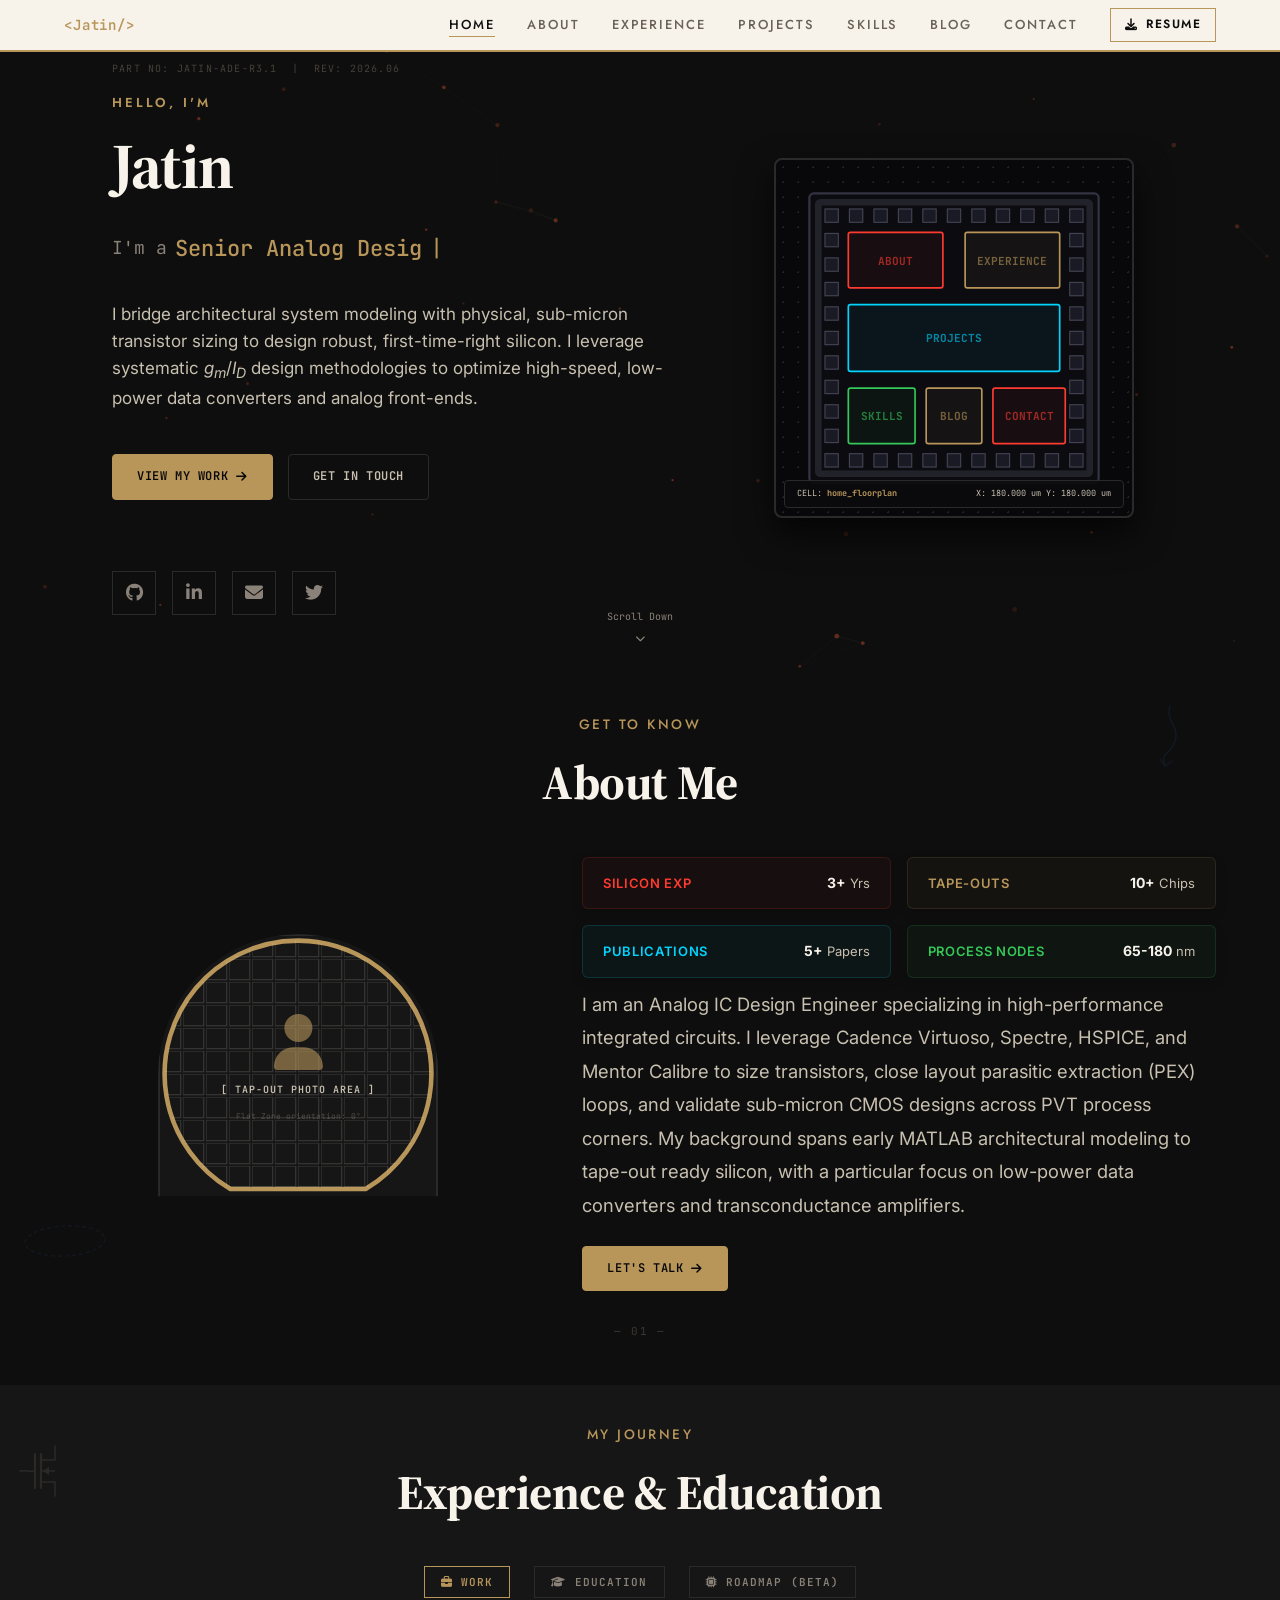
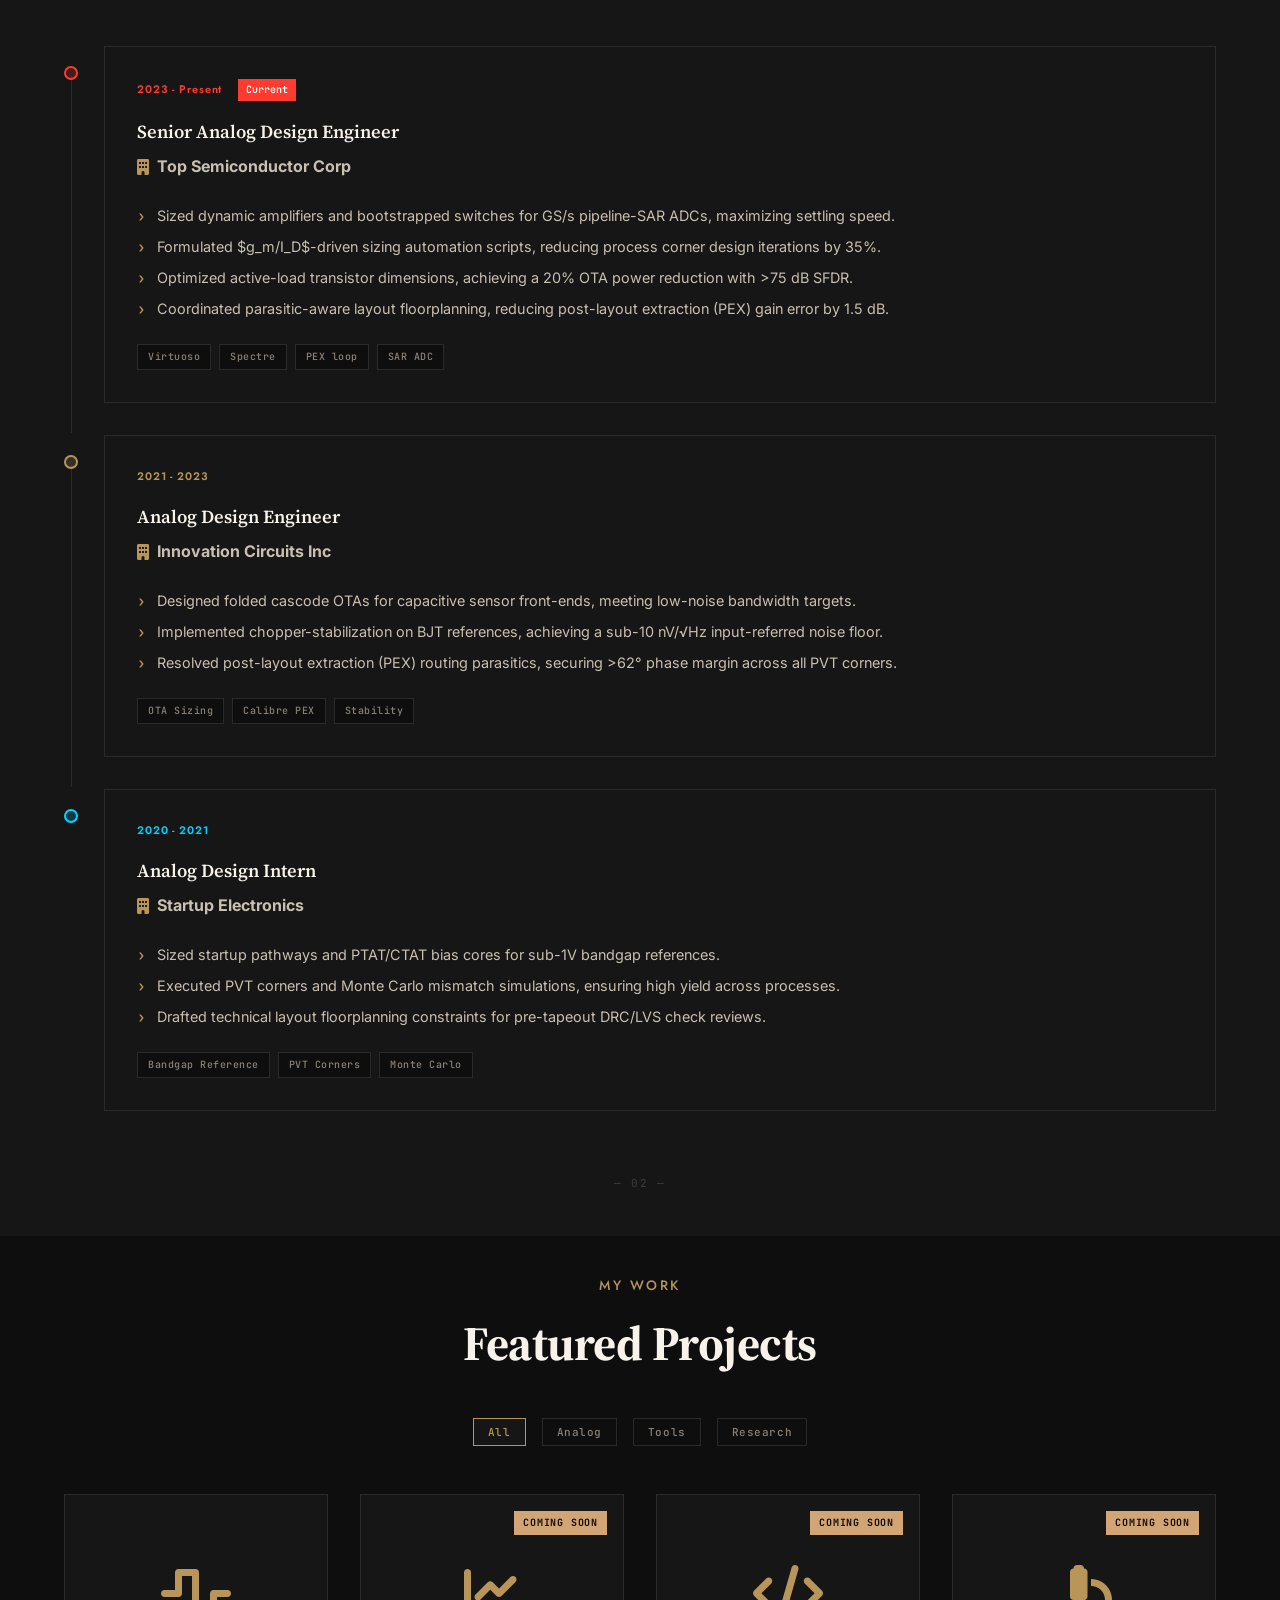
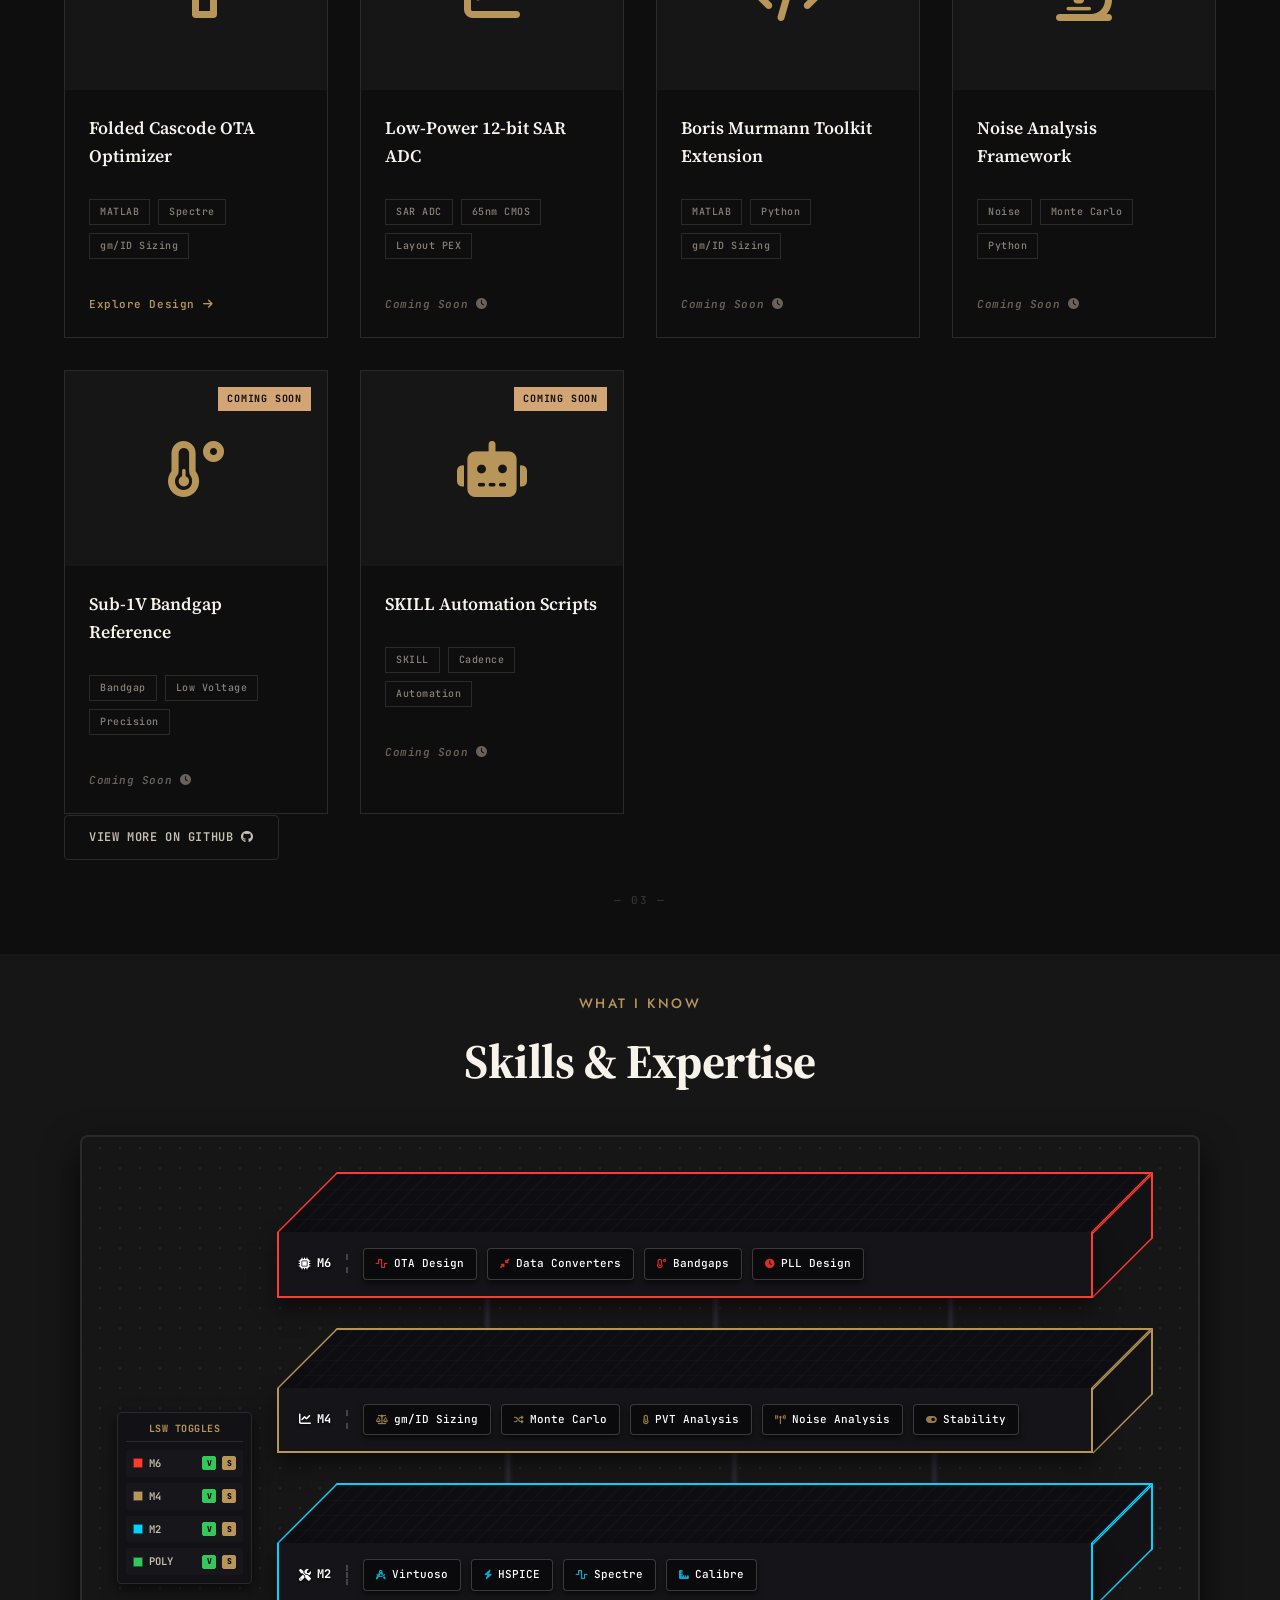
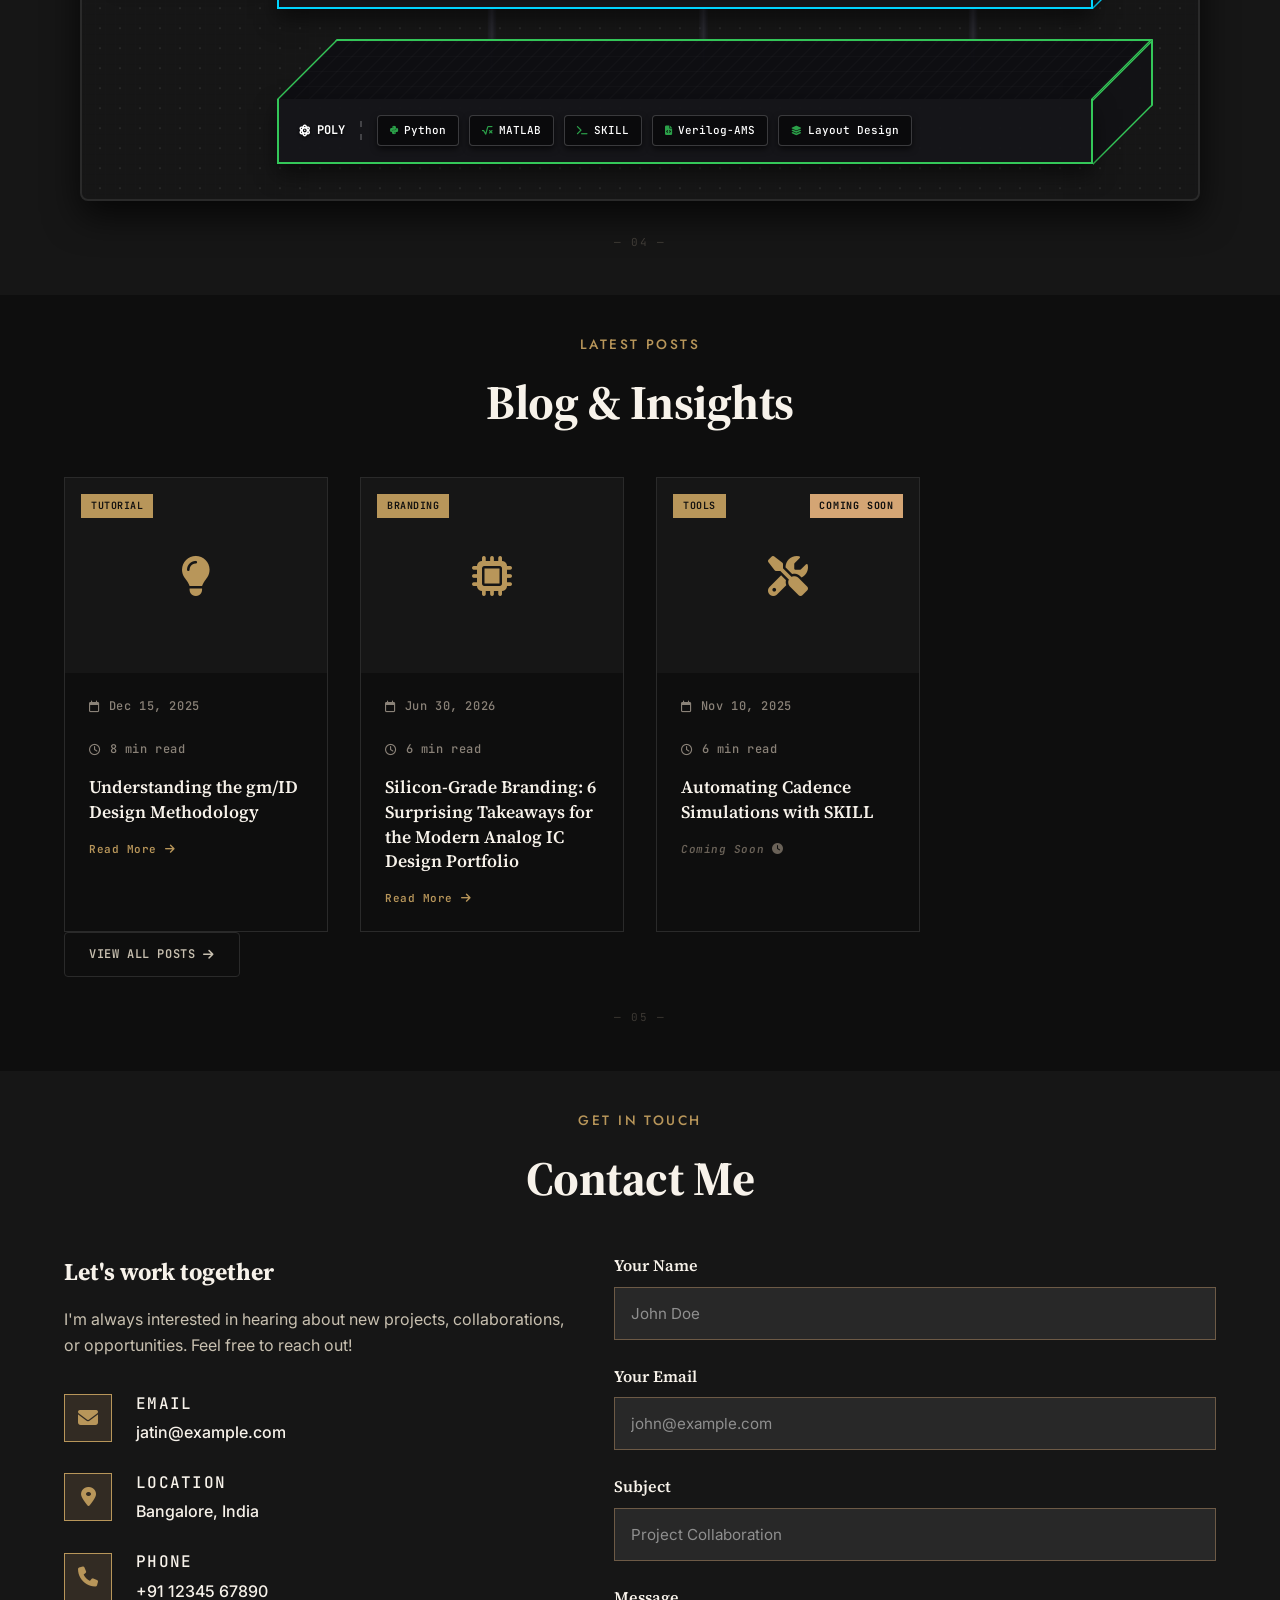
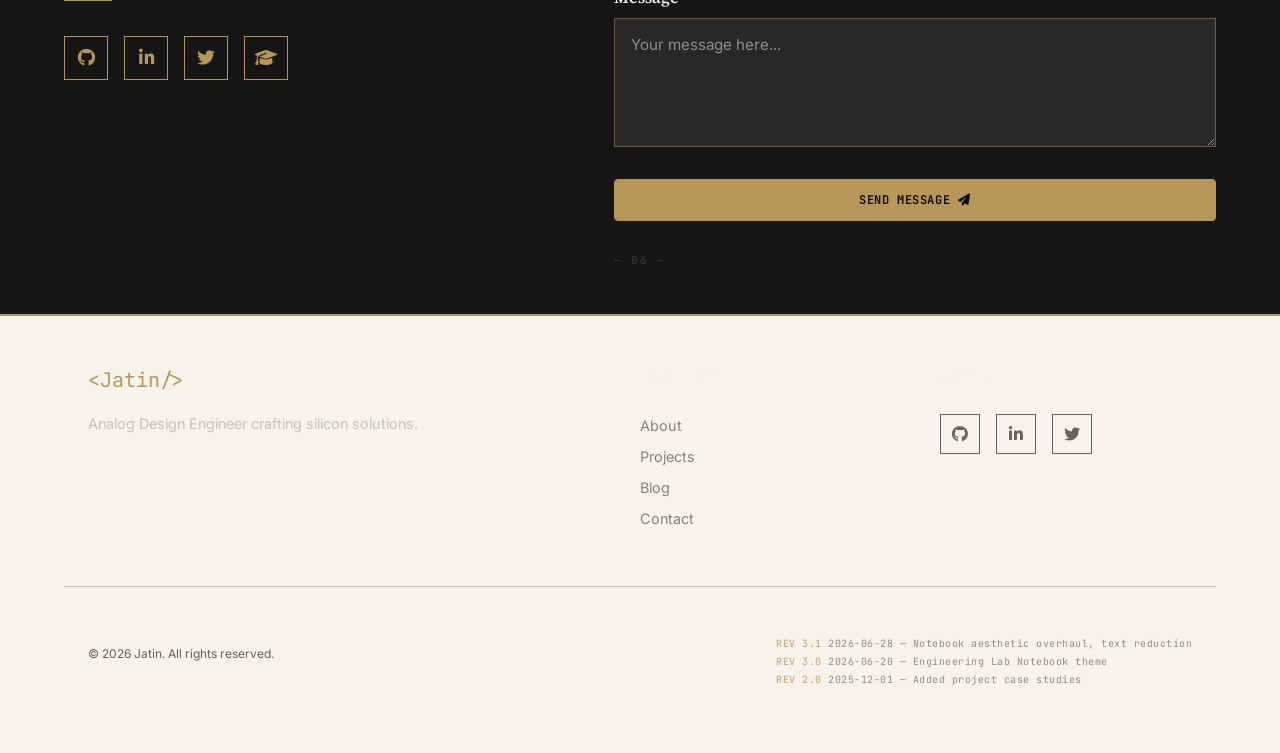
==== commit de12e473: "Fix: Mobile responsive hero section" ====
--- a/index.html
+++ b/index.html
@@ -560,6 +560,84 @@
             margin-bottom: 35px;
         }
 
+        /* ── MOBILE RESPONSIVE: Hero Section ── */
+        @media (max-width: 1024px) {
+            #home .hero-content,
+            #home .hero-wrapper {
+                flex-direction: column !important;
+                grid-template-columns: 1fr !important;
+                text-align: center;
+                align-items: center;
+            }
+
+            .right-column-container {
+                width: 100%;
+                align-items: center;
+            }
+
+            .graphic-viewport {
+                width: min(320px, 90vw);
+                height: min(320px, 90vw);
+            }
+        }
+
+        @media (max-width: 768px) {
+            #home .hero-name {
+                font-size: 48px !important;
+            }
+
+            #home .hero-title-wrapper {
+                font-size: 18px !important;
+                justify-content: center;
+            }
+
+            #home .hero-description {
+                font-size: 15px !important;
+                text-align: center;
+            }
+
+            #home .hero-cta {
+                flex-direction: column;
+                align-items: center;
+                width: 100%;
+            }
+
+            #home .hero-cta .btn {
+                width: 100%;
+                max-width: 280px;
+                justify-content: center;
+            }
+
+            .graphic-viewport {
+                width: min(300px, 88vw);
+                height: min(300px, 88vw);
+            }
+
+            #home .hero-social {
+                justify-content: center;
+            }
+        }
+
+        @media (max-width: 480px) {
+            #home .hero-name {
+                font-size: 38px !important;
+            }
+
+            #home .hero-greeting {
+                font-size: 13px !important;
+            }
+
+            .graphic-viewport {
+                width: min(270px, 86vw);
+                height: min(270px, 86vw);
+            }
+
+            .cad-status-bar {
+                font-size: 7px;
+                padding: 4px 8px;
+            }
+        }
+
         /* Global button style overrides matching the floorplan design */
         .btn {
             font-family: var(--font-mono);
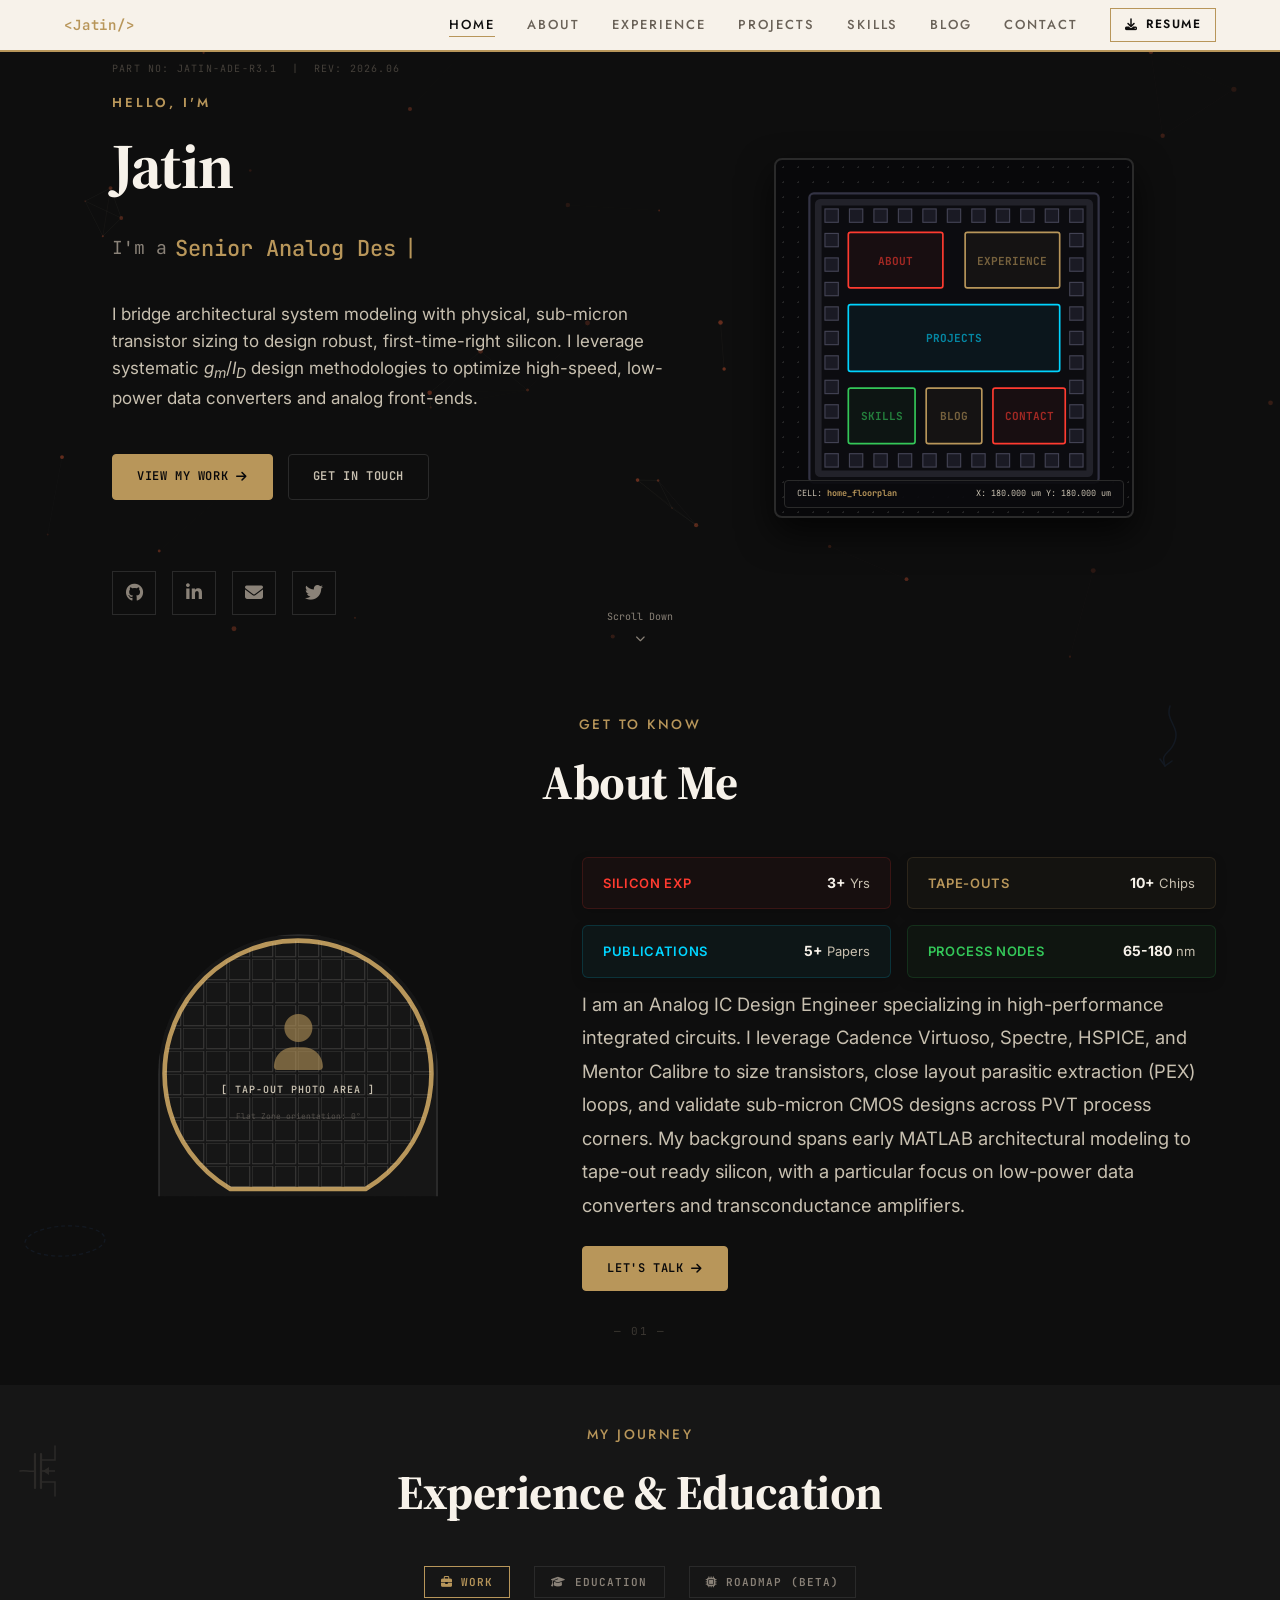
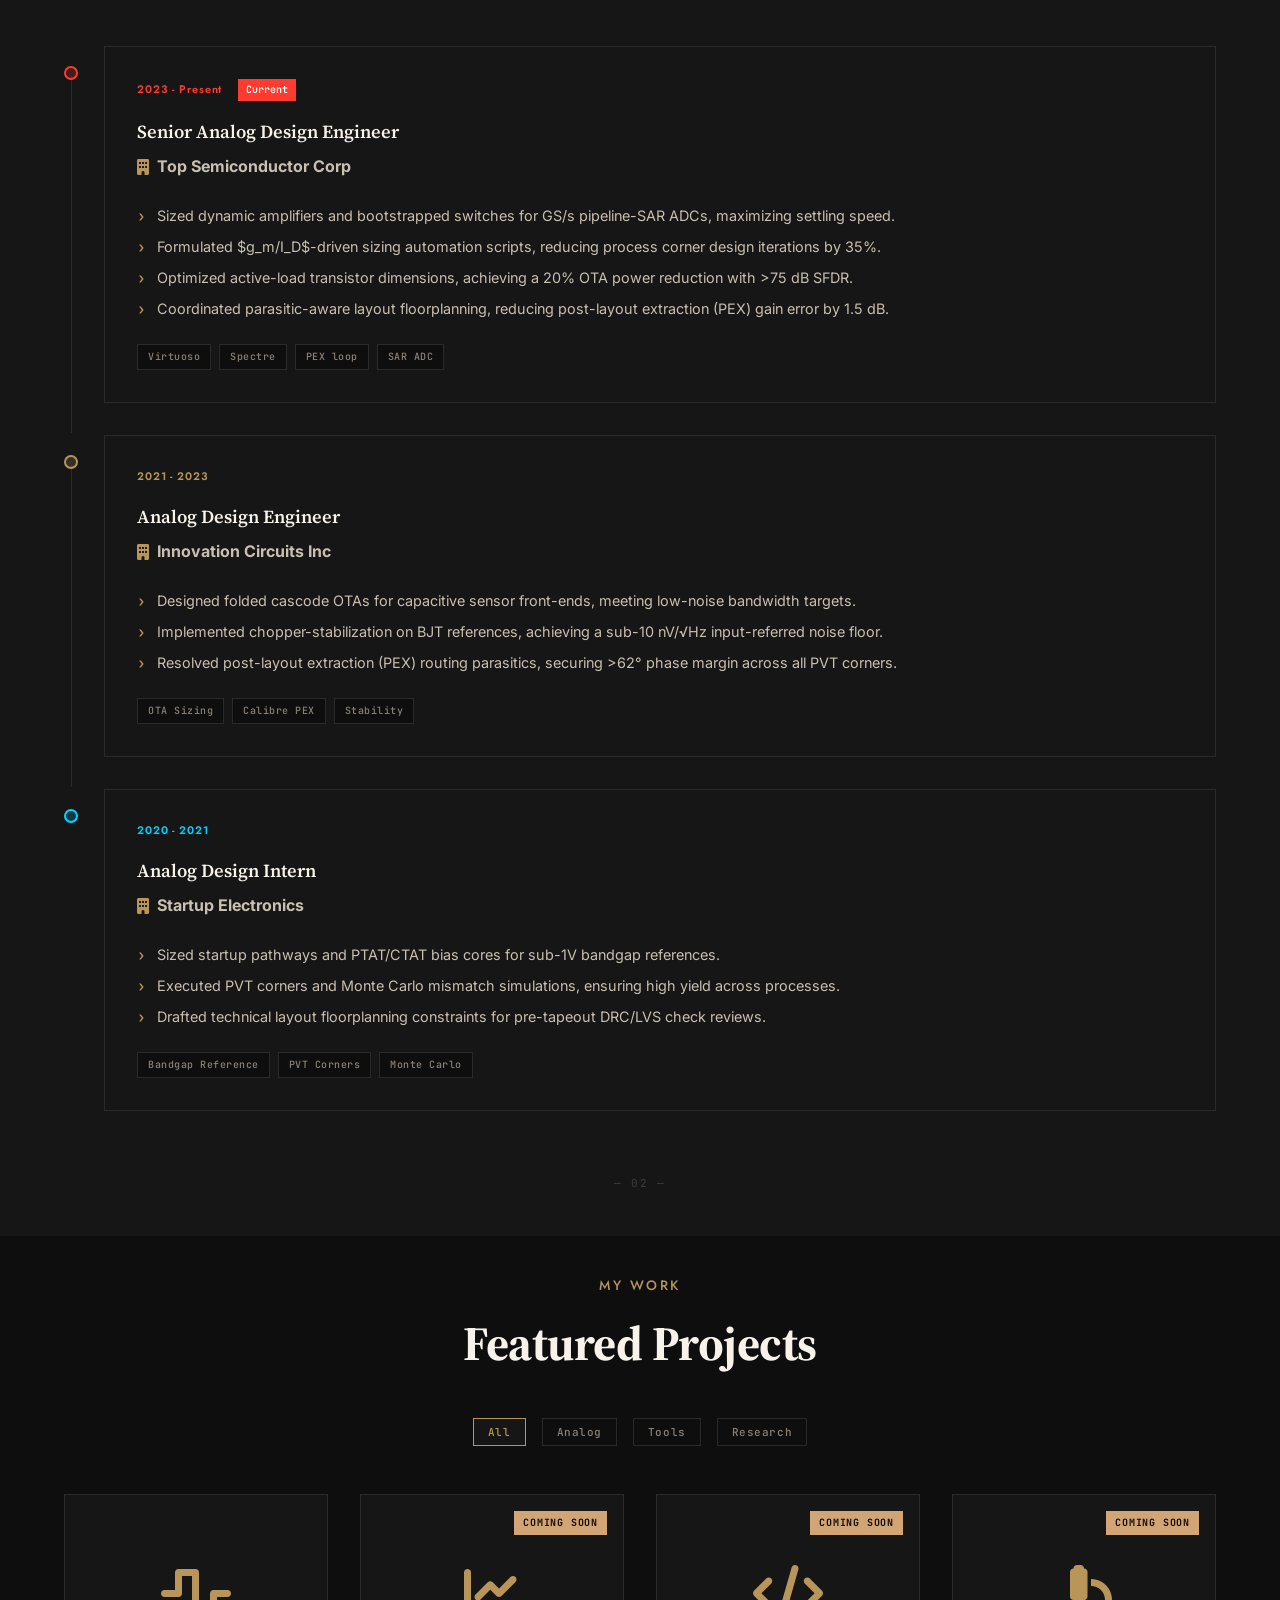
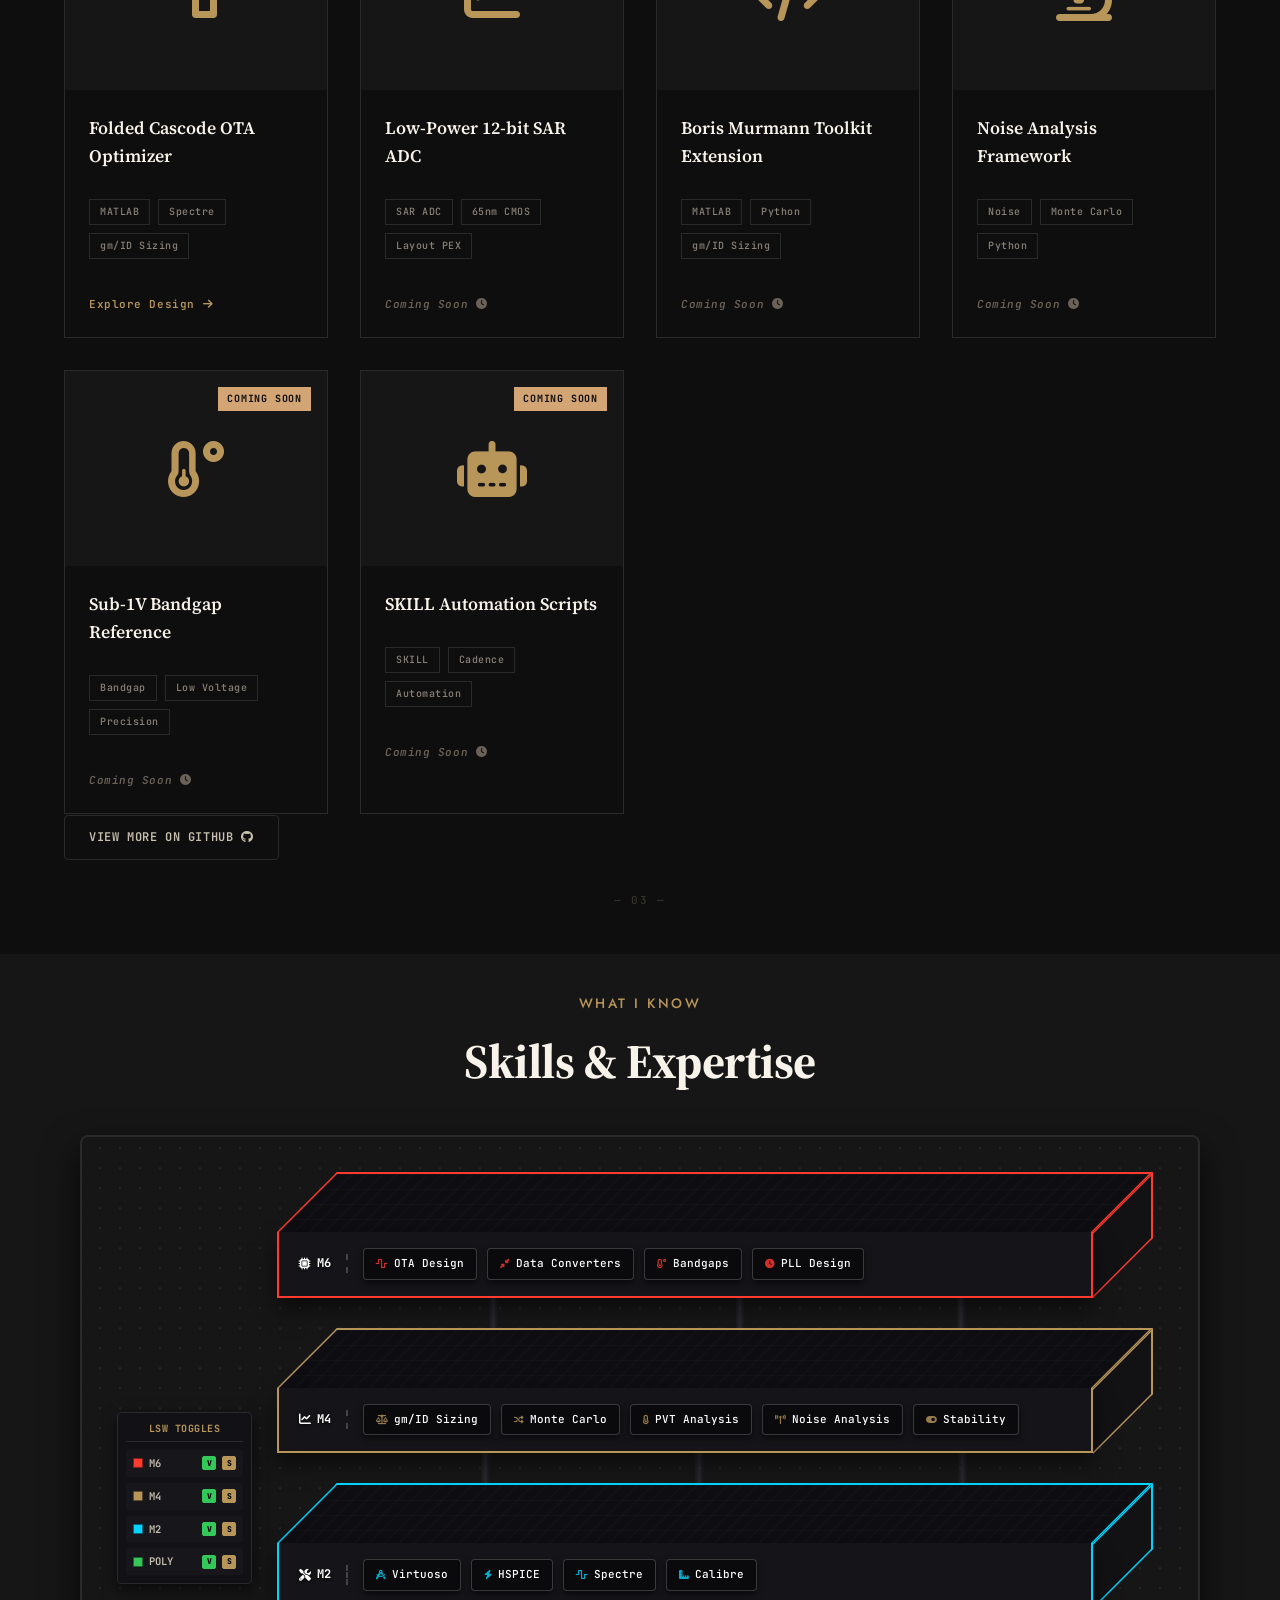
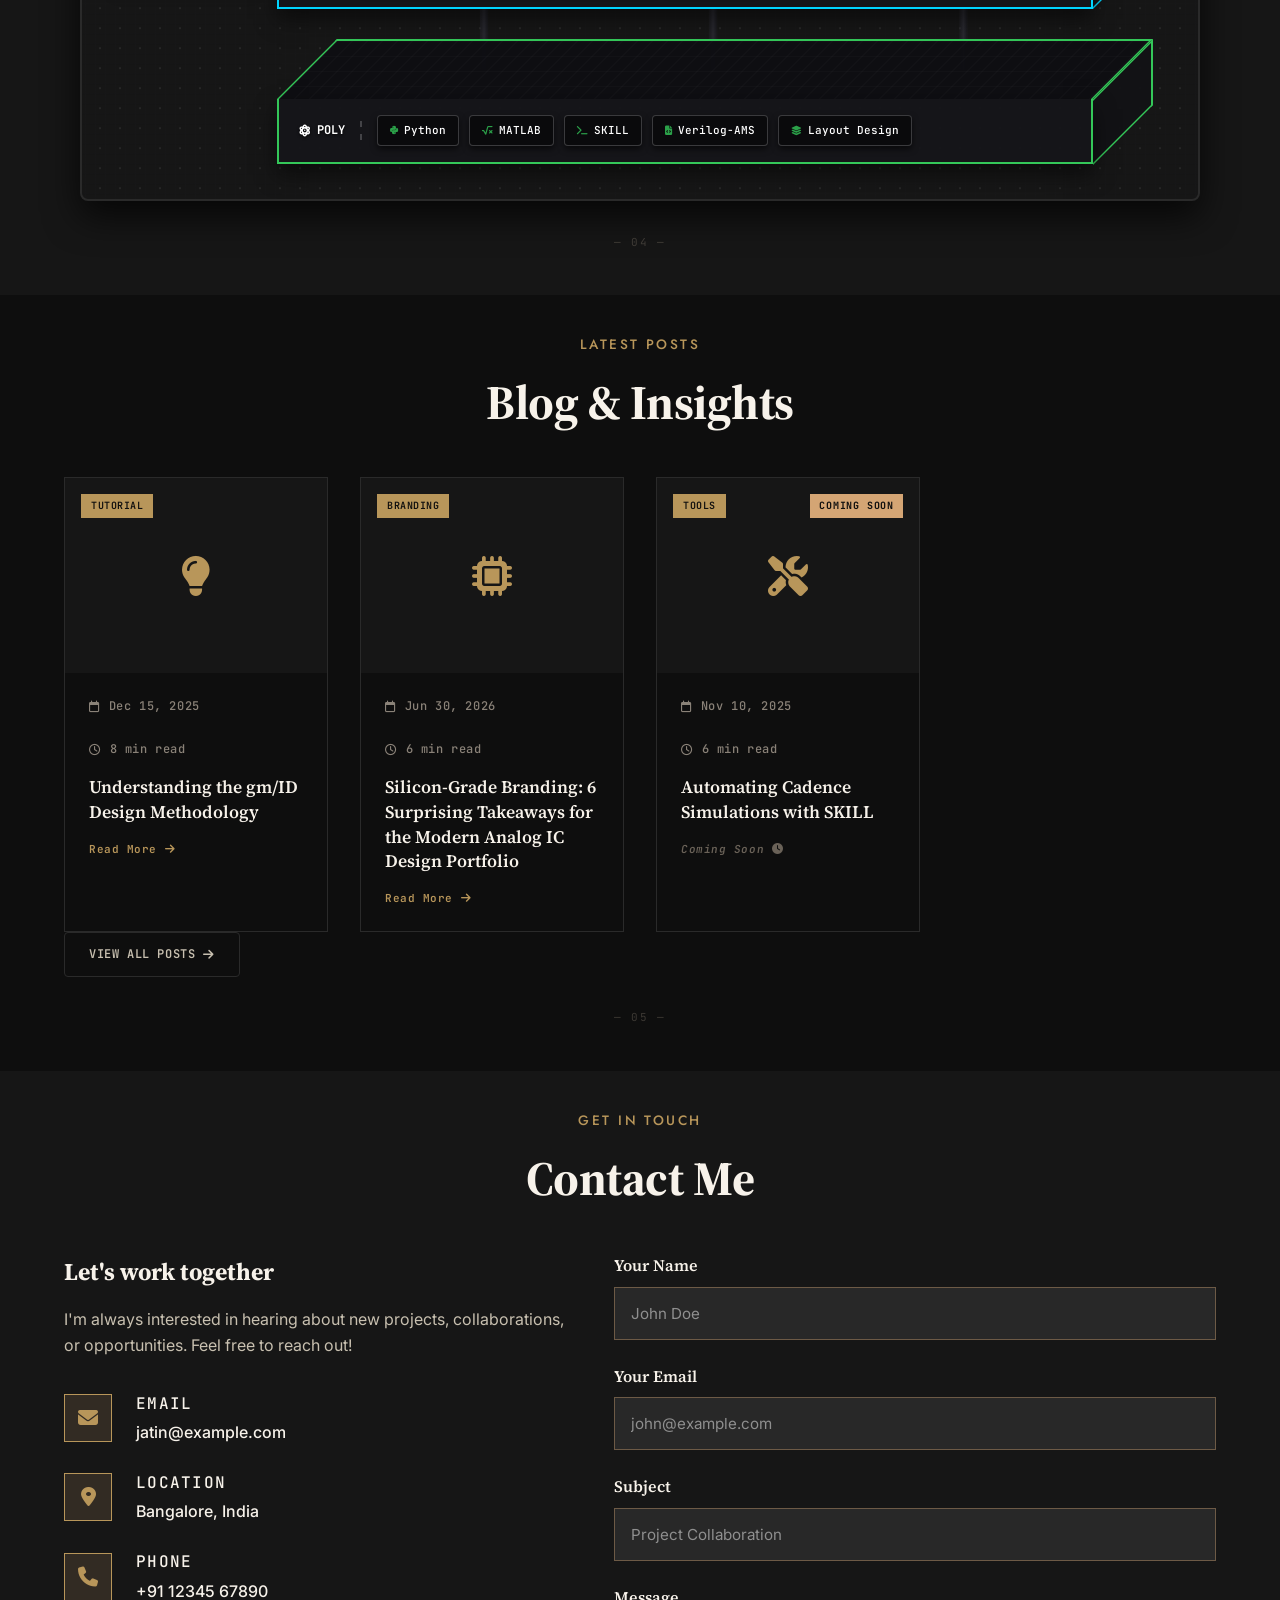
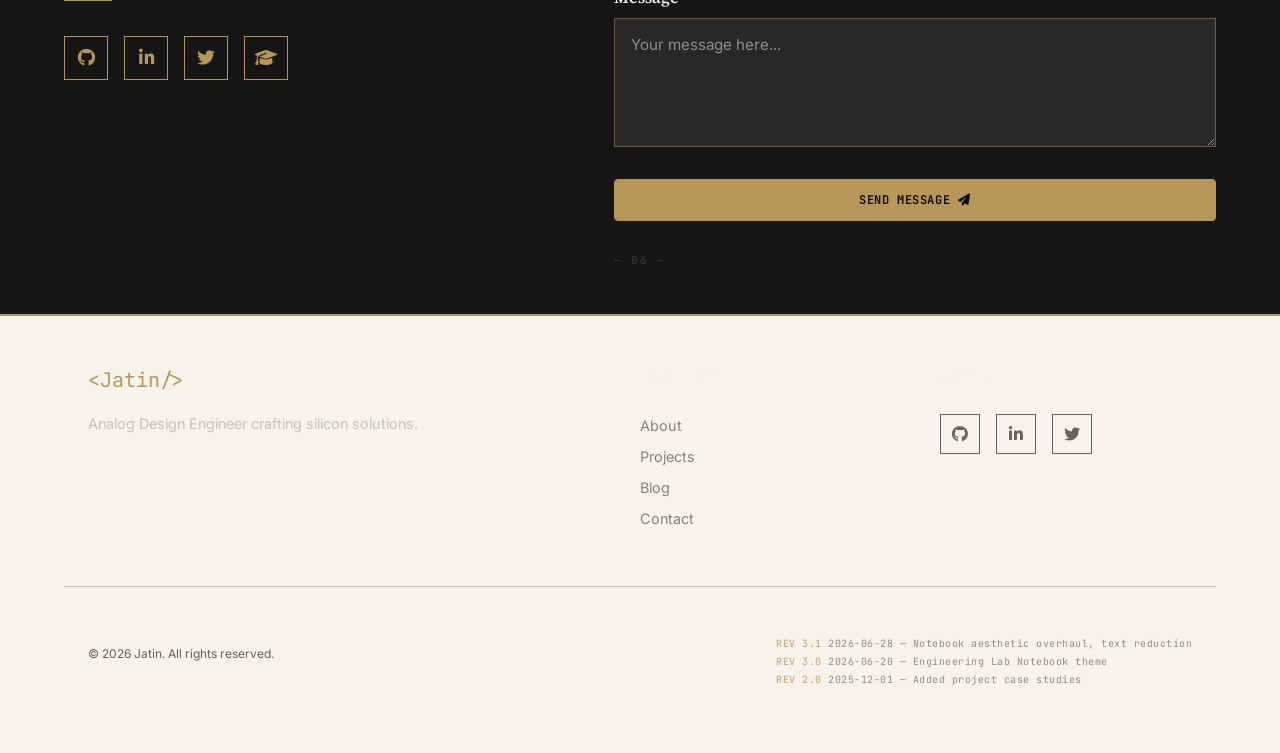
==== commit 3e0d2cac: "Fix: Mobile responsive layout fixes for hero height, LSW panel, and roadmap node alignment" ====
--- a/index.html
+++ b/index.html
@@ -90,6 +90,37 @@
         @media (max-width: 768px) {
             .workbench-layout {
                 flex-direction: column;
+                gap: 20px;
+                align-items: stretch;
+            }
+
+            .lsw-panel {
+                width: 100% !important;
+                max-width: 280px;
+                align-self: center;
+                margin-bottom: 10px;
+            }
+
+            .viewport-screen {
+                padding: 25px 15px 15px !important;
+            }
+
+            .process-stack {
+                gap: 20px !important;
+            }
+
+            .block-3d-adaptive {
+                width: 100% !important;
+            }
+
+            .face-top,
+            .face-side {
+                display: none !important;
+            }
+
+            .face-front {
+                border-top: 2px solid var(--layer-color) !important;
+                padding: 12px 15px !important;
             }
         }
 
@@ -562,6 +593,15 @@
 
         /* ── MOBILE RESPONSIVE: Hero Section ── */
         @media (max-width: 1024px) {
+            .hero {
+                height: auto !important;
+                min-height: 100vh !important;
+                max-height: none !important;
+                overflow: visible !important;
+                padding-top: 100px !important;
+                padding-bottom: 50px !important;
+            }
+
             #home .hero-content,
             #home .hero-wrapper {
                 flex-direction: column !important;
--- a/css/styles-notebook.css
+++ b/css/styles-notebook.css
@@ -2313,7 +2313,9 @@
         transform: none;
     }
     
-    .roadmap-node {
+    .roadmap-node,
+    .roadmap-node:nth-child(even),
+    .roadmap-node:nth-child(odd) {
         width: 100%;
         margin-left: 0 !important;
         text-align: left !important;
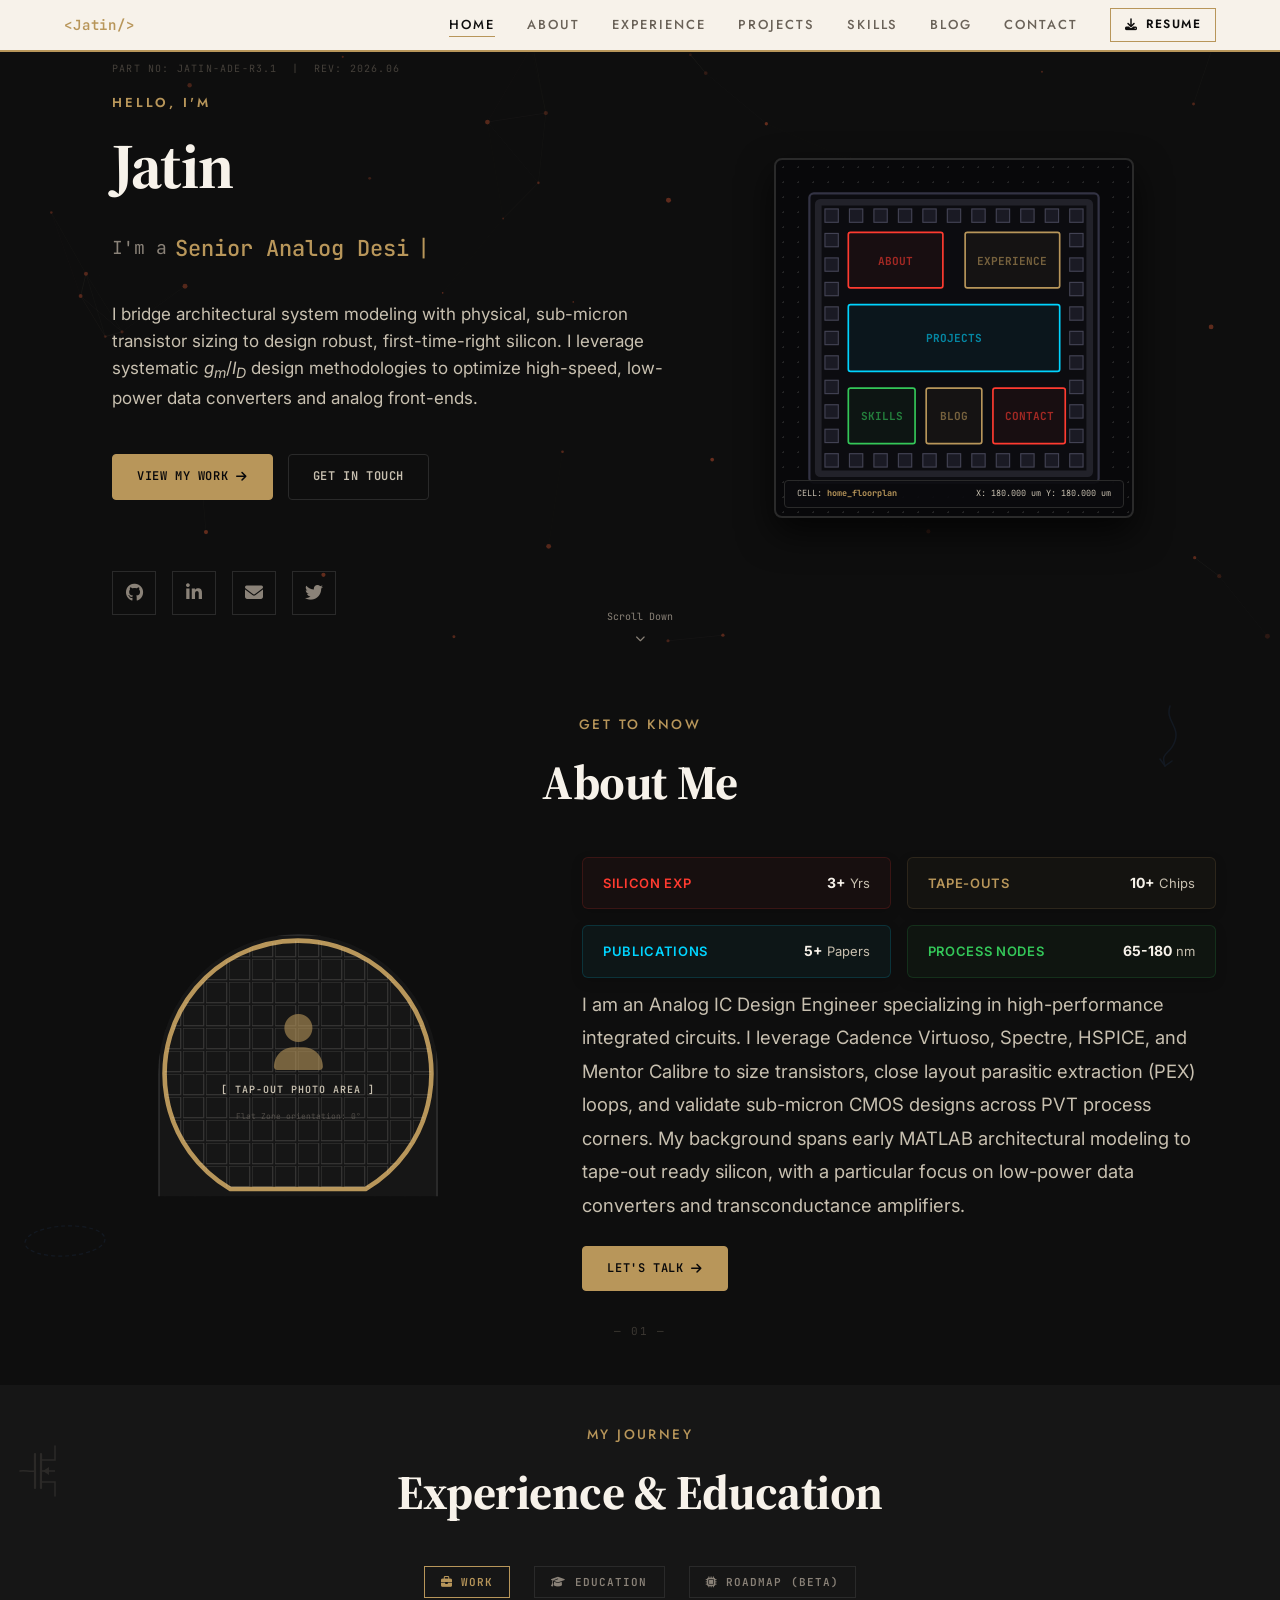
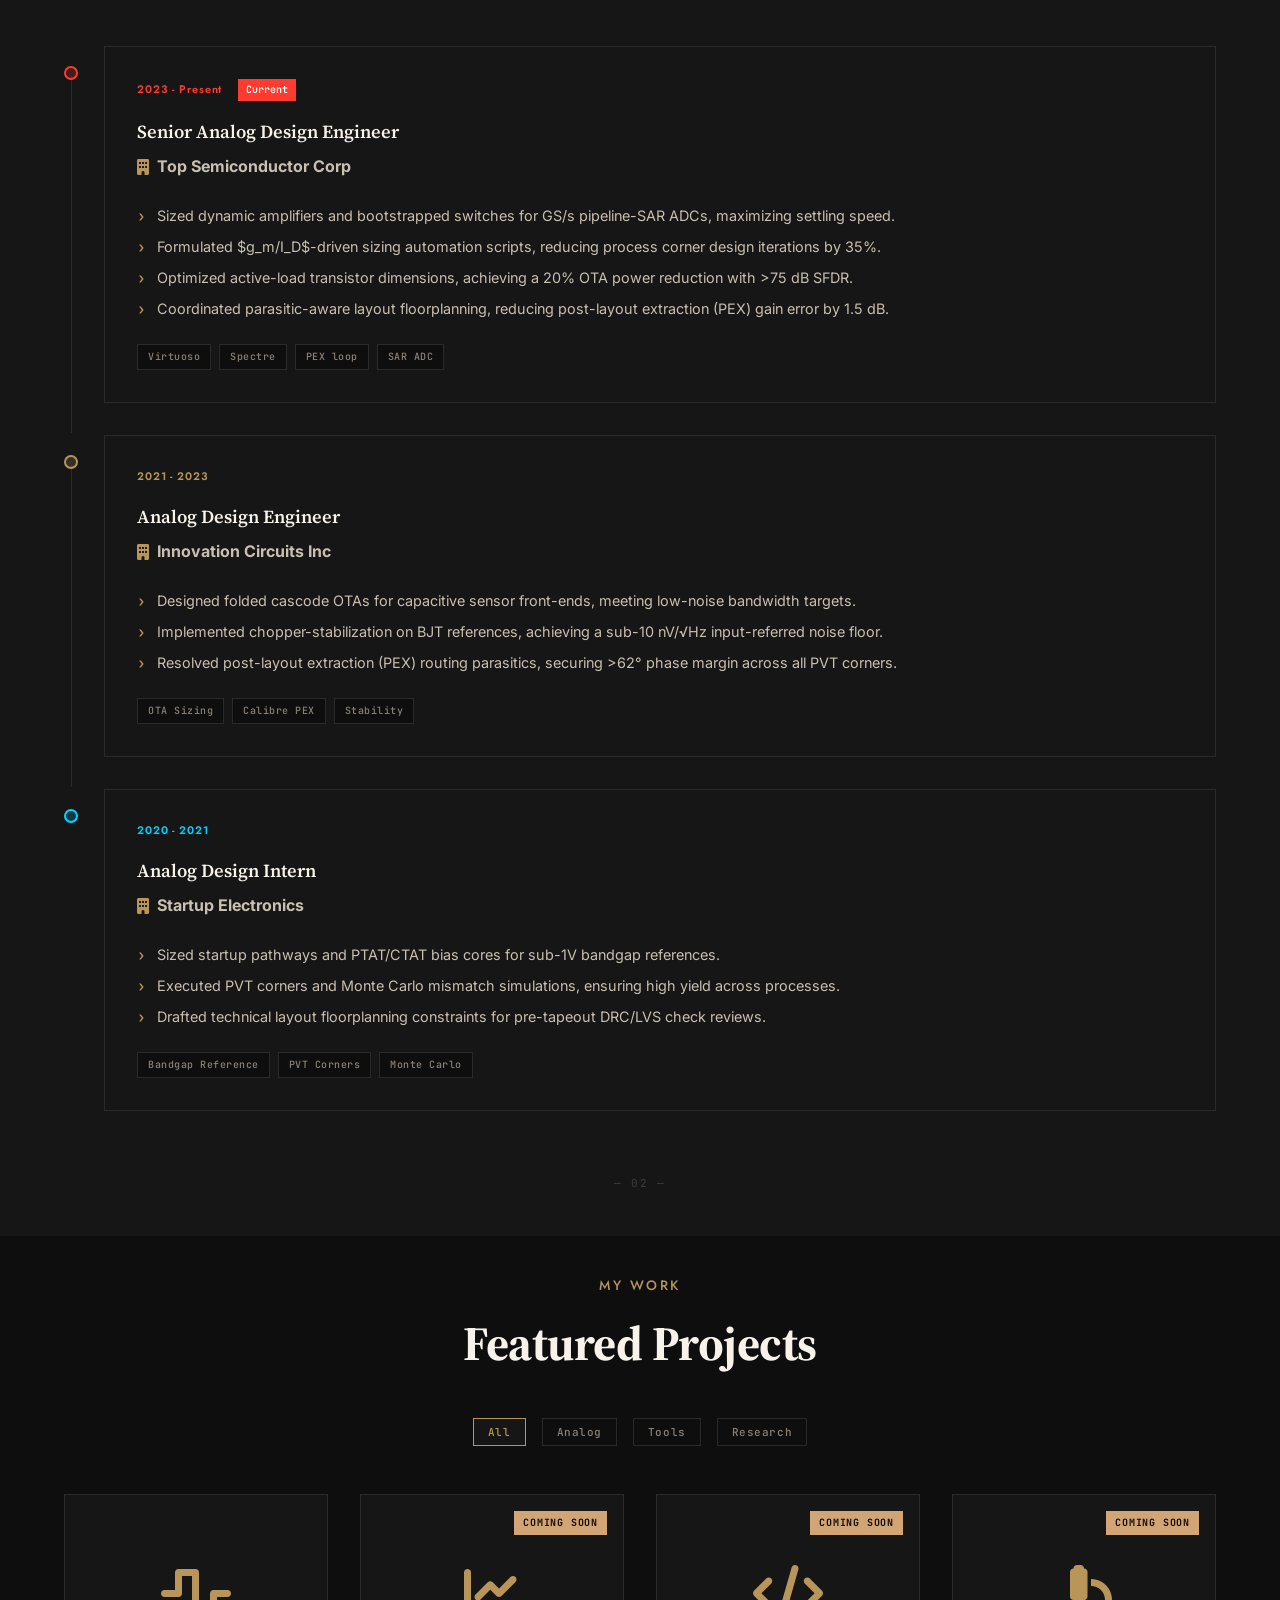
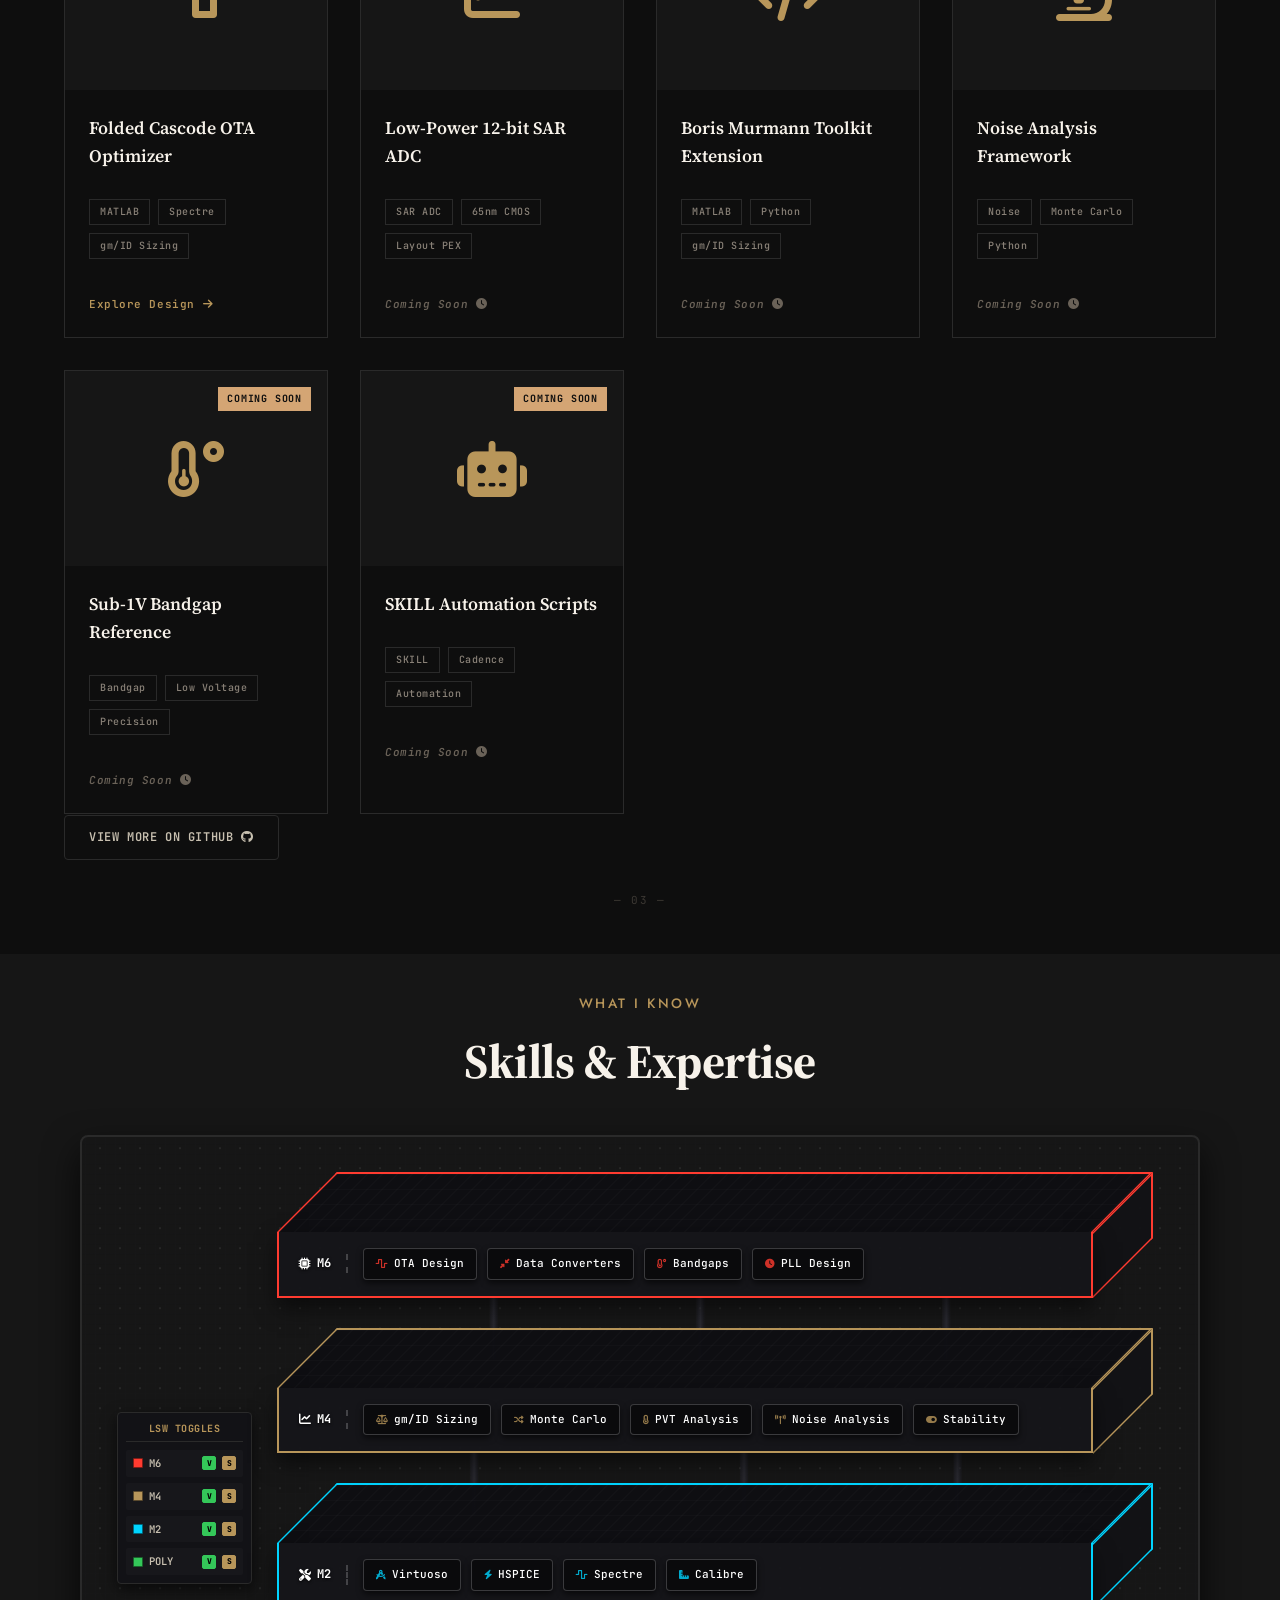
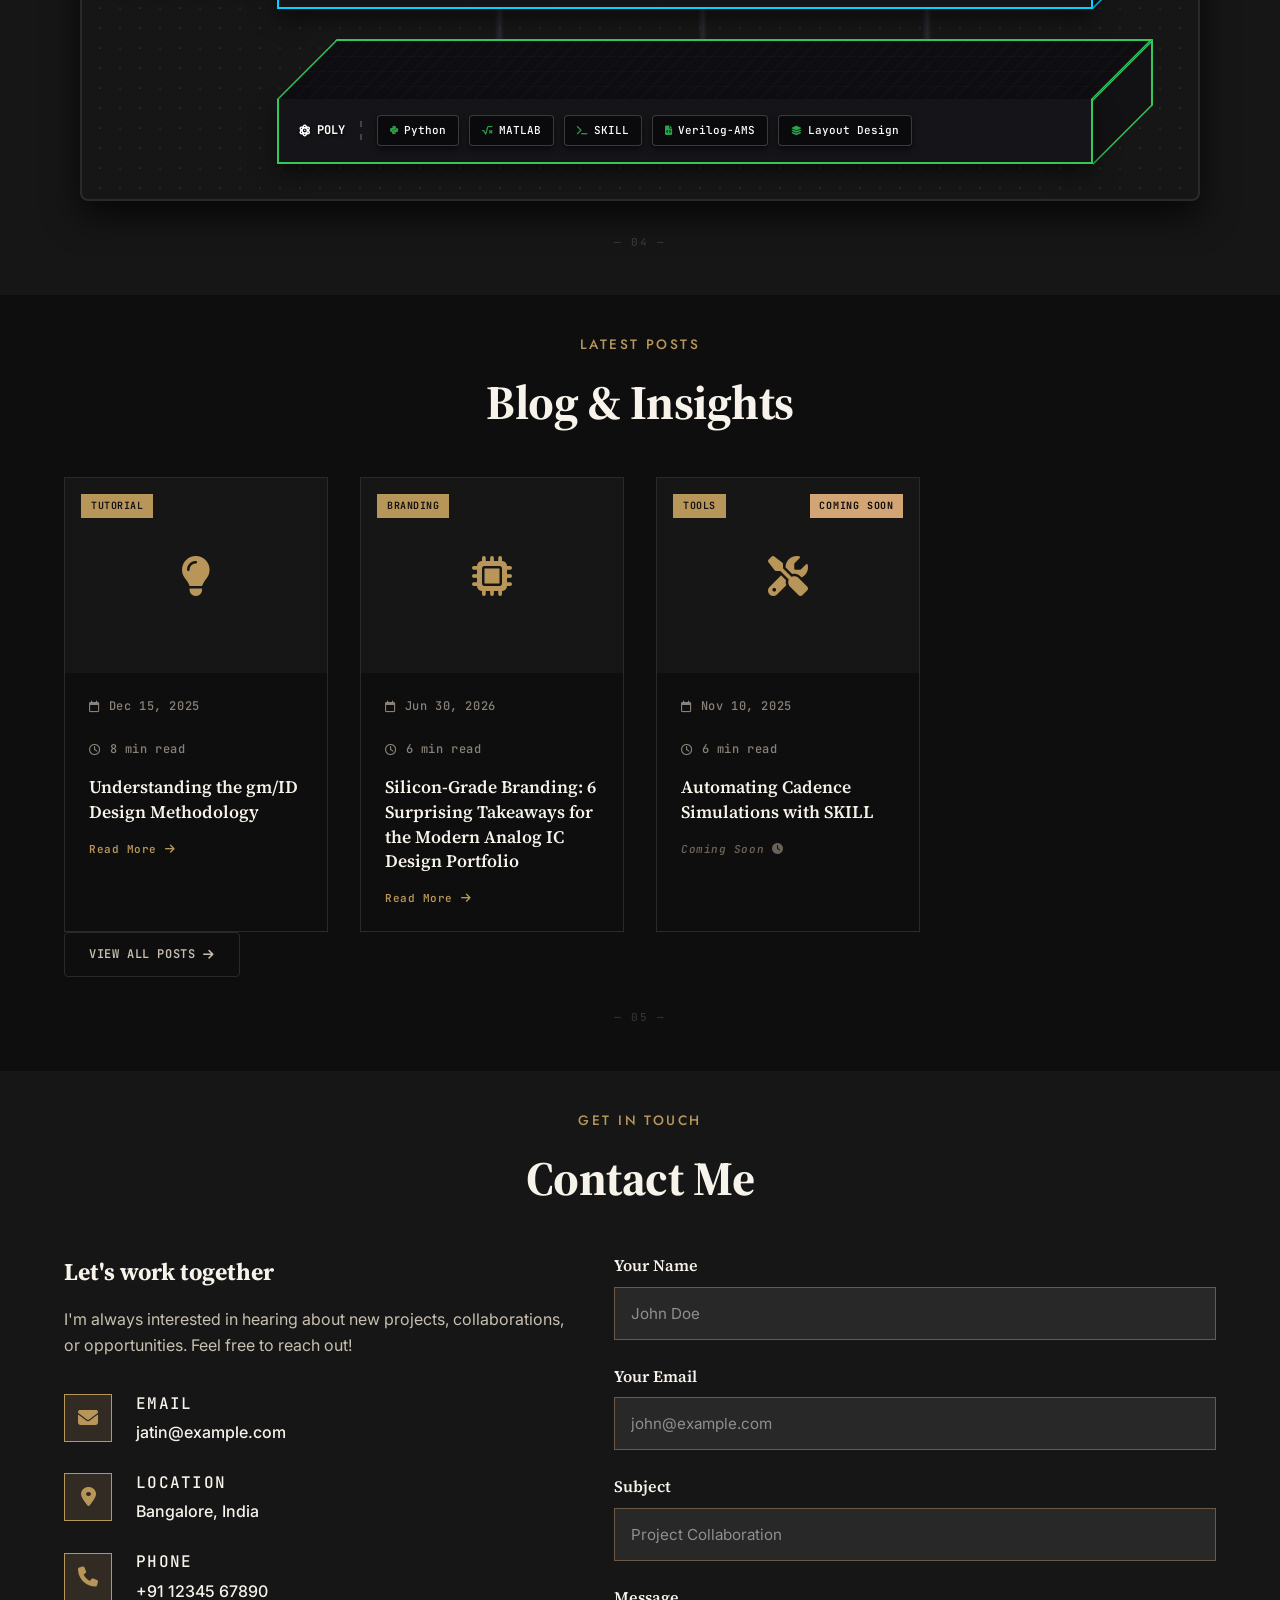
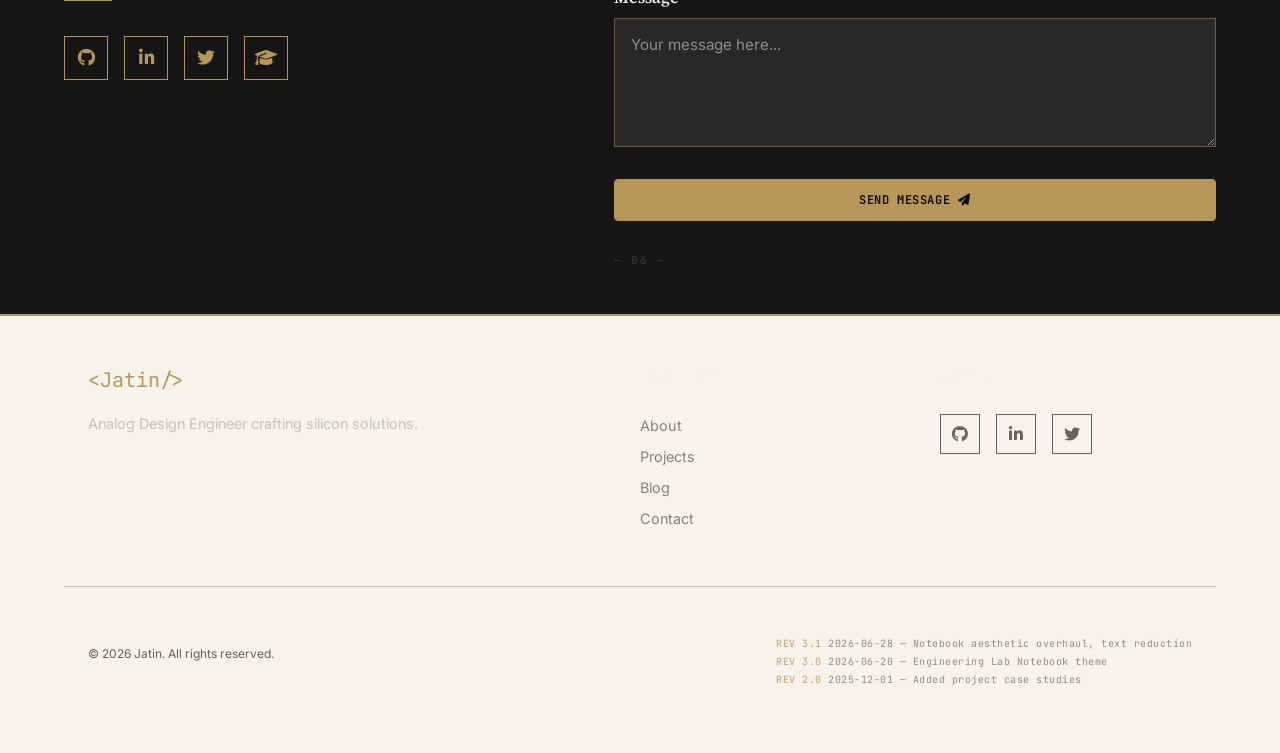
==== commit a4299734: "Unify navbar layout, dark-theme styling, and style back buttons on subpages" ====
--- a/index.html
+++ b/index.html
@@ -678,53 +678,7 @@
             }
         }
 
-        /* Global button style overrides matching the floorplan design */
-        .btn {
-            font-family: var(--font-mono);
-            font-size: 12px;
-            text-transform: uppercase;
-            letter-spacing: 0.05em;
-            text-decoration: none;
-            padding: 12px 24px;
-            border-radius: 4px;
-            font-weight: 600;
-            display: inline-flex;
-            align-items: center;
-            gap: 8px;
-            transition: all 0.2s ease;
-            box-shadow: none !important;
-            transform: none !important;
-        }
-
-        .btn-primary {
-            background: var(--accent) !important;
-            color: #08080a !important;
-            border: 1.5px solid var(--accent) !important;
-            box-shadow: none !important;
-        }
-
-        .btn-primary:hover {
-            background: transparent !important;
-            color: var(--accent) !important;
-            border-color: var(--accent) !important;
-            transform: none !important;
-            box-shadow: none !important;
-        }
-
-        .btn-secondary {
-            background: transparent !important;
-            color: var(--ink-soft) !important;
-            border: 1.5px solid var(--line) !important;
-            box-shadow: none !important;
-        }
-
-        .btn-secondary:hover {
-            color: var(--ink) !important;
-            border-color: var(--ink-soft) !important;
-            background: transparent !important;
-            transform: none !important;
-            box-shadow: none !important;
-        }
+
 
         /* ── ABOUT ME WAFER PHOTO AREA OVERRIDES ── */
         .about-content {
--- a/css/styles-notebook.css
+++ b/css/styles-notebook.css
@@ -473,47 +473,51 @@
    BUTTONS
    ========================================== */
 .btn {
+    font-family: var(--font-mono);
+    font-size: 12px;
+    text-transform: uppercase;
+    letter-spacing: 0.05em;
+    text-decoration: none;
+    padding: 12px 24px;
+    border-radius: 4px;
+    font-weight: 600;
     display: inline-flex;
     align-items: center;
     justify-content: center;
-    gap: var(--spacing-xs);
-    padding: 12px 24px;
-    background: transparent;
-    border: 1px solid var(--ink);
-    color: var(--ink);
-    font-family: var(--font-nav);
-    font-size: 13px;
-    font-weight: 600;
-    letter-spacing: 0.15em;
-    text-transform: uppercase;
-    cursor: pointer;
-    transition: var(--transition-fast);
+    gap: 8px;
+    transition: all 0.2s ease;
+    box-shadow: none !important;
+    transform: none !important;
 }
 
 .btn-primary {
-    background: transparent;
-    color: var(--ink);
-    border: 2px solid var(--ink);
-    box-shadow: 2px 2px 0 var(--ink);
+    background: var(--accent) !important;
+    color: #08080a !important;
+    border: 1.5px solid var(--accent) !important;
+    box-shadow: none !important;
 }
 
 .btn-primary:hover {
-    transform: translate(-1px, -1px);
-    box-shadow: 3px 3px 0 var(--ink);
-    background: transparent;
+    background: transparent !important;
+    color: var(--accent) !important;
+    border-color: var(--accent) !important;
+    transform: none !important;
+    box-shadow: none !important;
 }
 
 .btn-secondary {
-    background: transparent;
-    border: 1px dashed var(--ink-dim);
-    color: var(--ink-soft);
+    background: transparent !important;
+    color: var(--ink-soft) !important;
+    border: 1.5px solid var(--line) !important;
+    box-shadow: none !important;
 }
 
 .btn-secondary:hover {
-    border-style: solid;
-    border-color: var(--ink);
-    color: var(--ink);
-    background: transparent;
+    color: var(--ink) !important;
+    border-color: var(--ink-soft) !important;
+    background: transparent !important;
+    transform: none !important;
+    box-shadow: none !important;
 }
 
 .btn-full {
@@ -2306,8 +2310,8 @@
     padding: 1.5rem;
 }
 
-/* Responsive styles for mobile screen sizes */
-@media (max-width: 768px) {
+/* Responsive styles for mobile and tablet screen sizes */
+@media (max-width: 1024px) {
     .roadmap-timeline::before {
         left: 20px;
         transform: none;
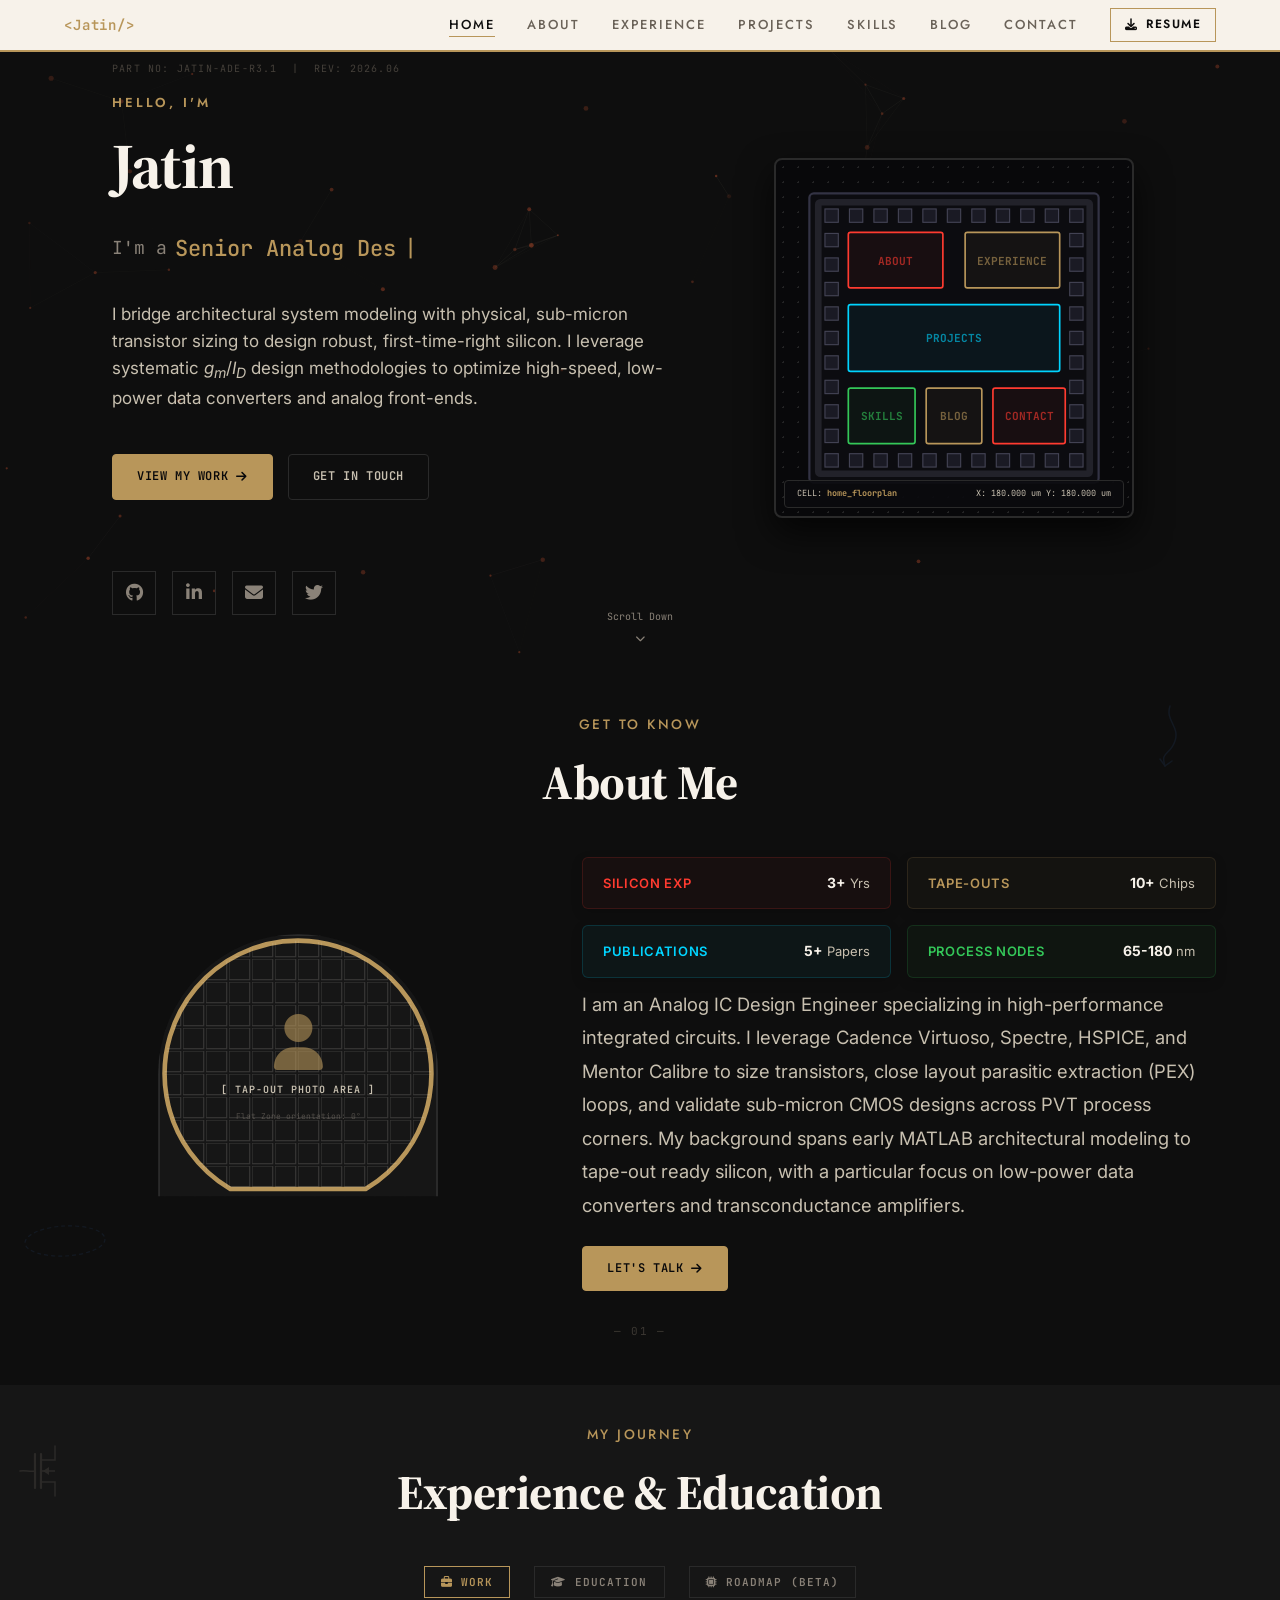
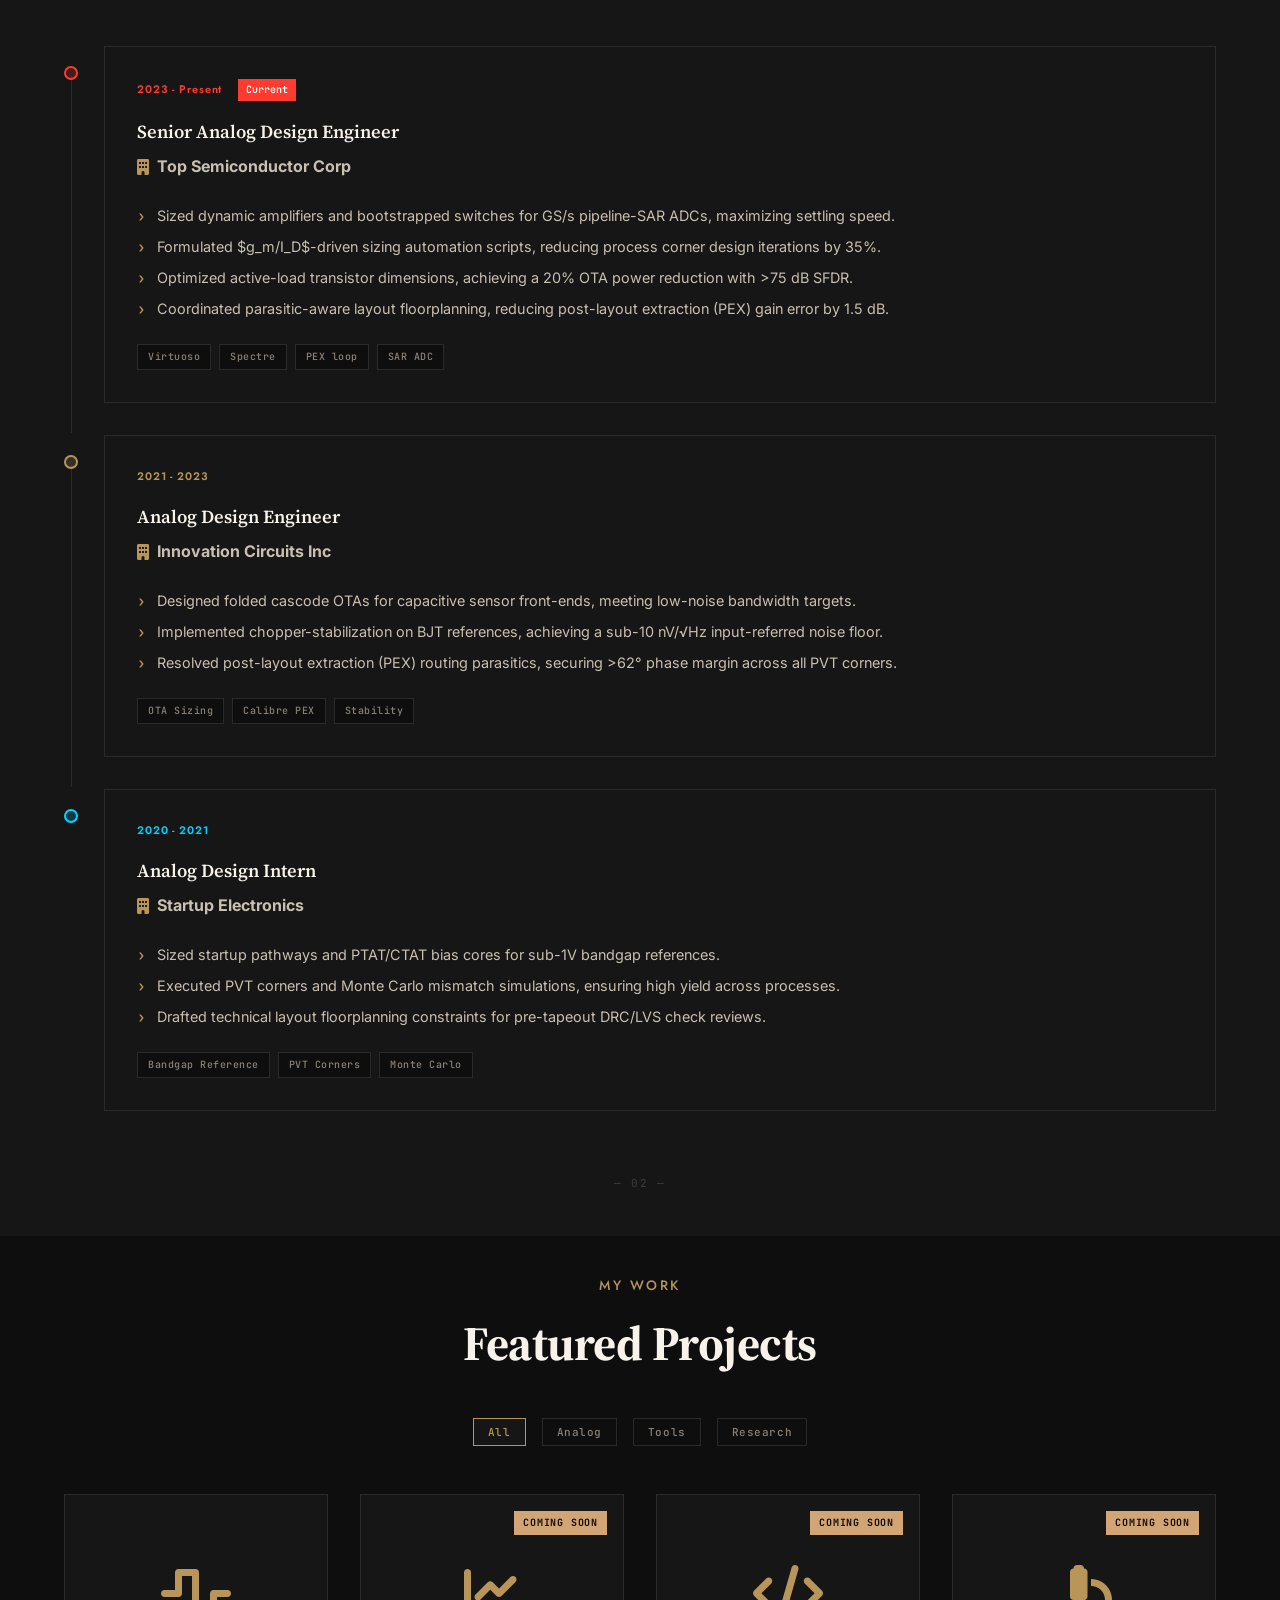
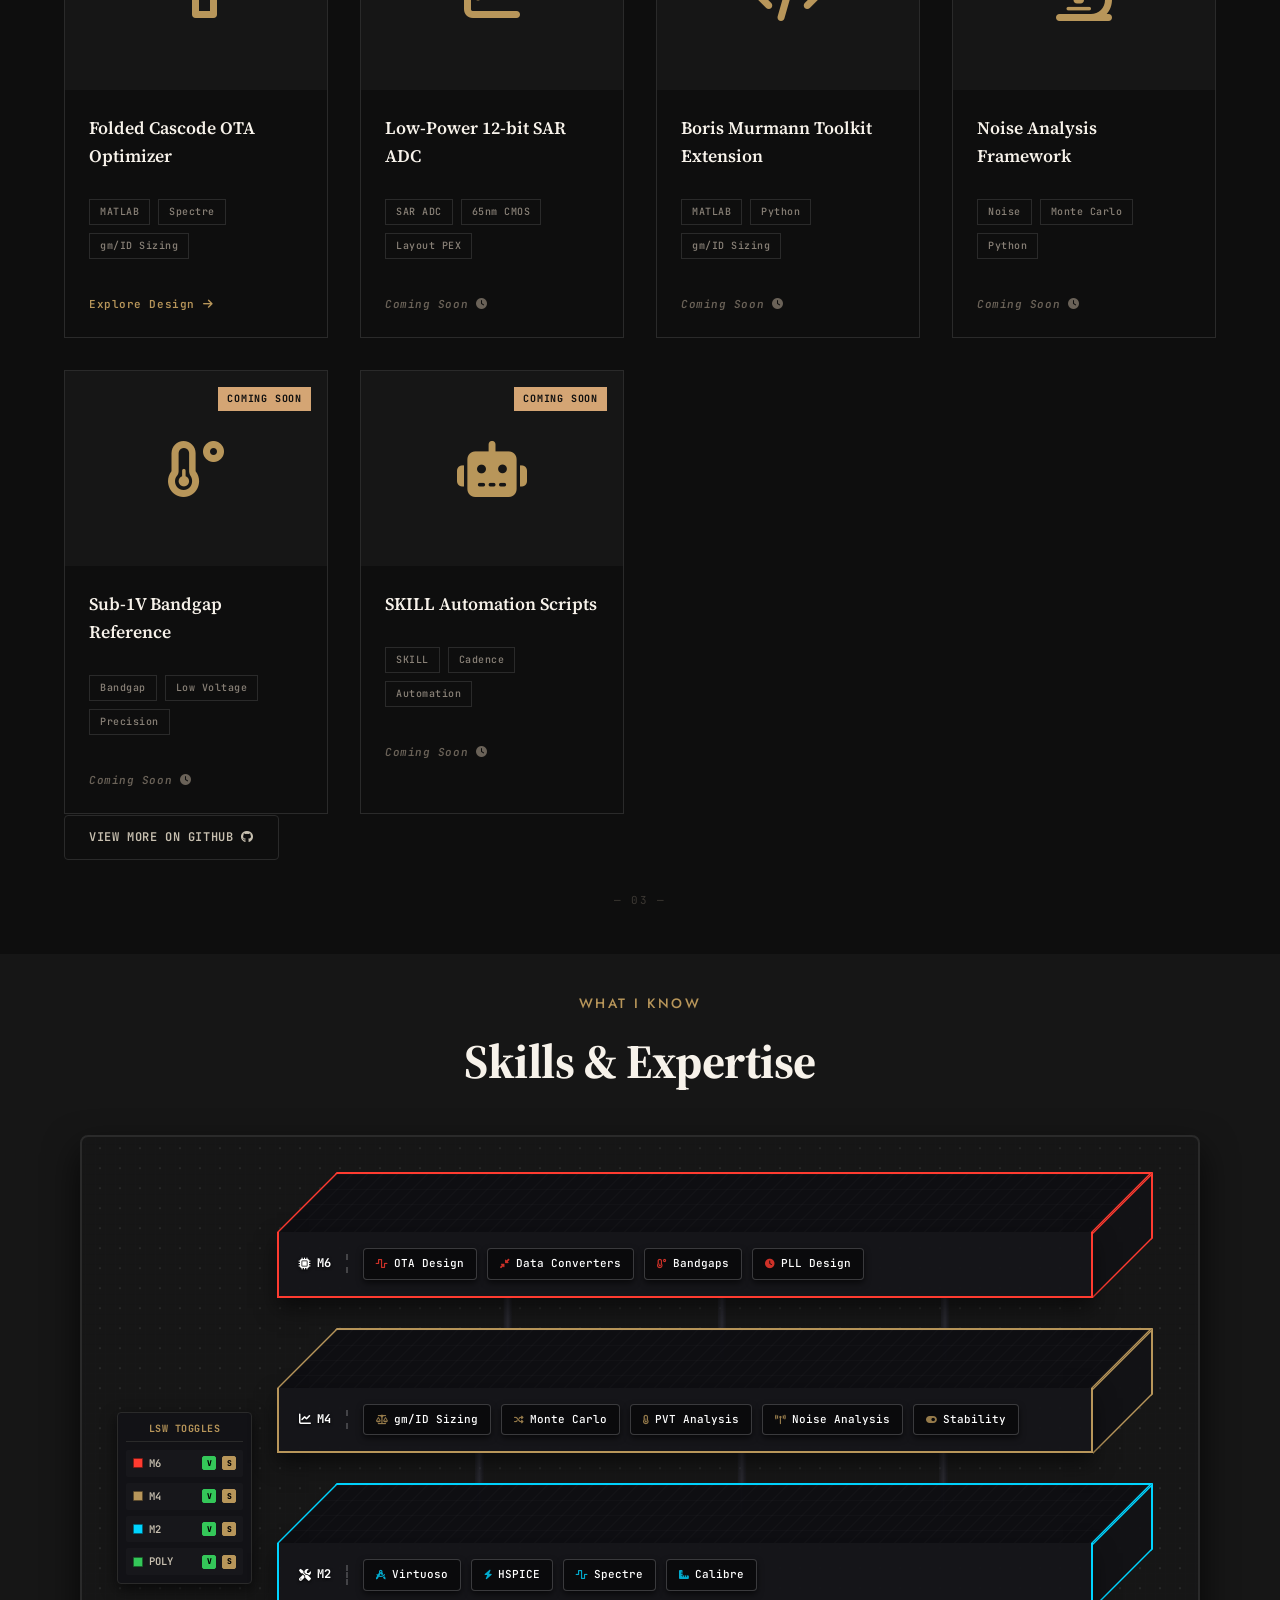
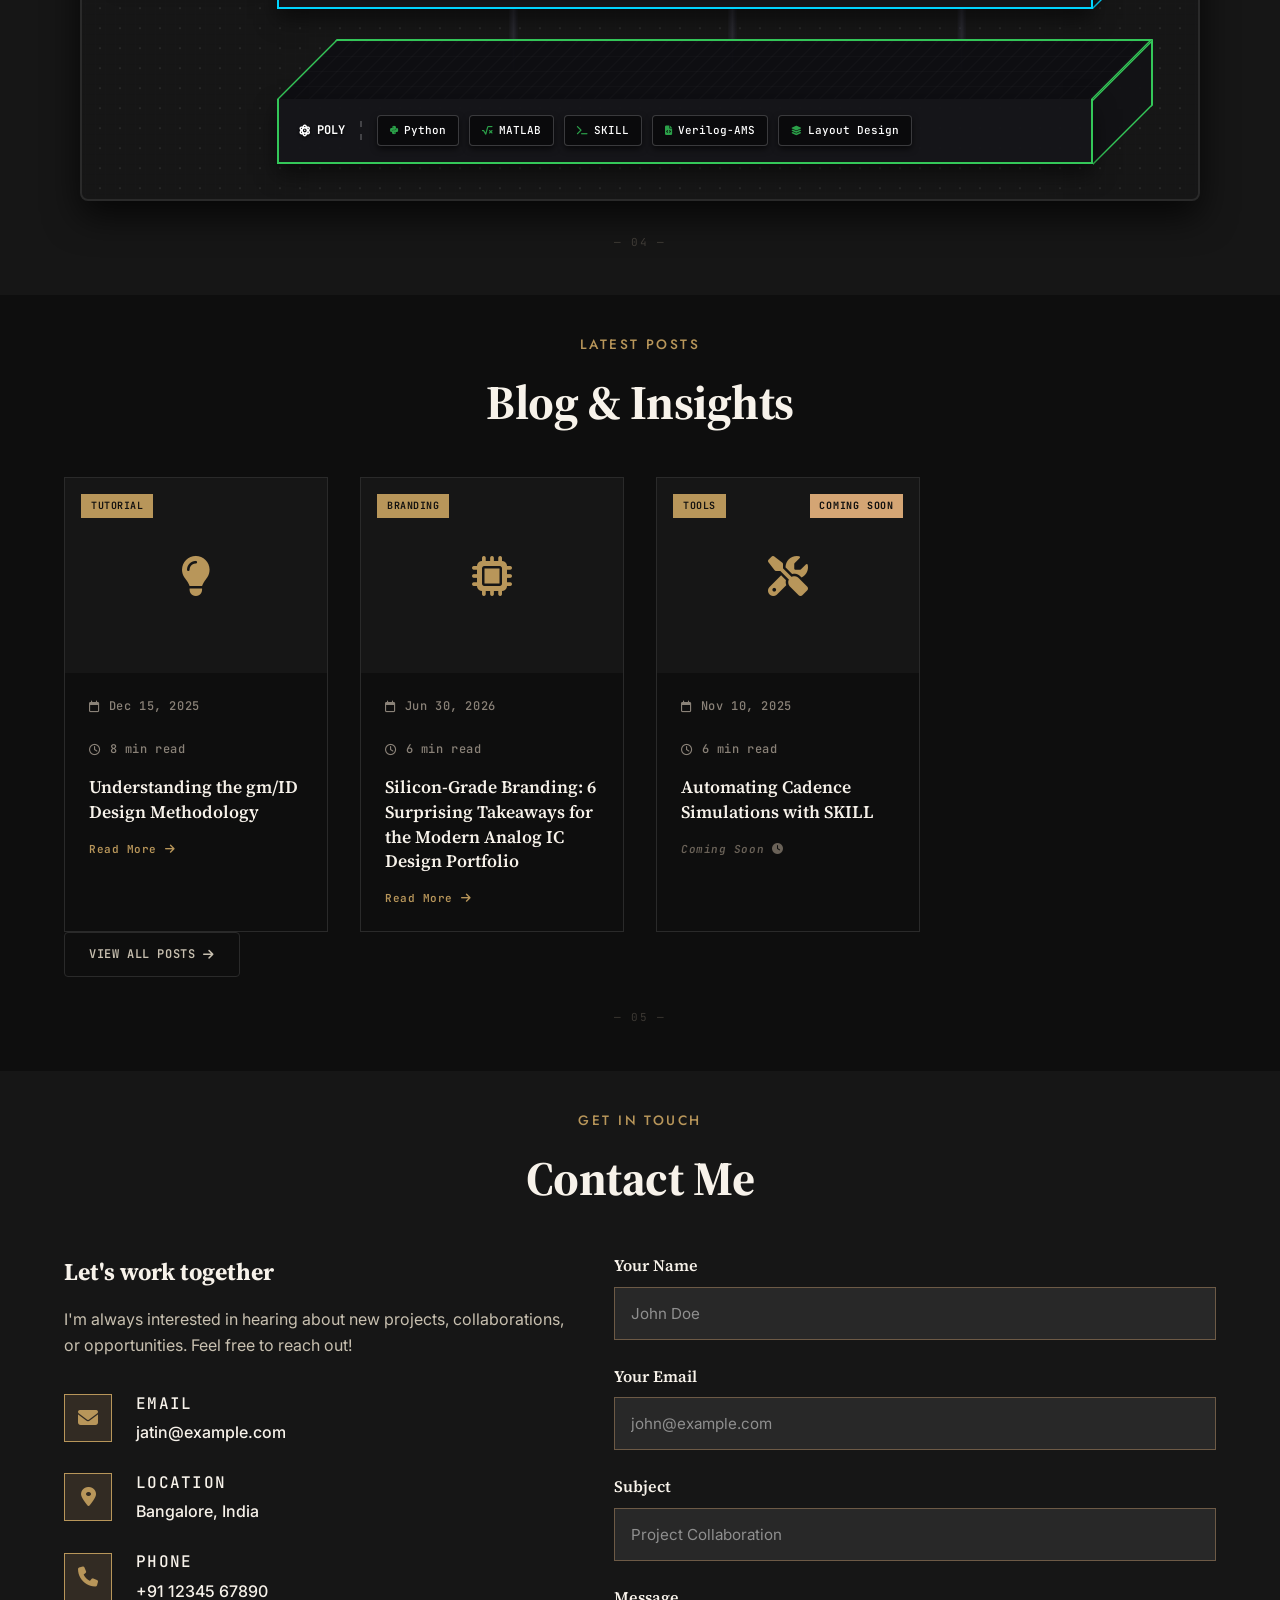
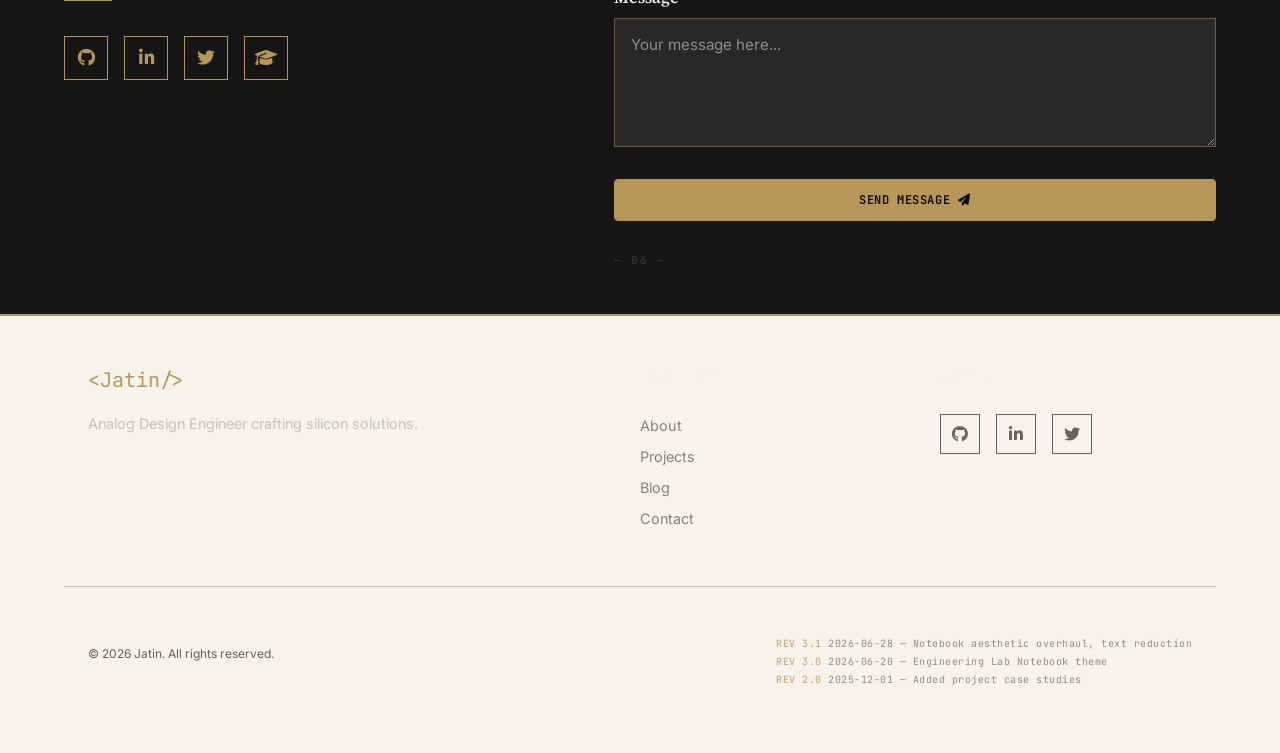
==== commit 3f5e2b92: "Documentation: Add detailed inline guide comments to index.html" ====
--- a/index.html
+++ b/index.html
@@ -2,21 +2,47 @@
 
 <html lang="en">
 <!--
-    ========================================================================
-    WELCOME TO YOUR WEBSITE!
-    ========================================================================
+    ================================================================================
+    GUIDE: HOW TO UPDATE YOUR WEBSITE CONTENT
+    ================================================================================
     
-    This file (index.html) allows you to edit the content of your website.
-    You don't need to be a coding expert to make changes.
+    Welcome to your personal portfolio codebase! 
+    Here are step-by-step instructions to change or add new content on your homepage:
     
-    HOW TO EDIT:
-    1. Look for comments like this one (gray text) that explain what a section does.
-    2. To CHANGE text: Just replace the white text between the tags. 
-       Example: <p> OLD TEXT </p>   becomes   <p> NEW TEXT </p>
-    3. To ADD items (like a new project): Copy the block correctly marked as "COPY THIS BLOCK" 
-       and paste it right after the previous one.
-    
-    Be careful not to delete the < and > tags!
+    1. GENERAL DETAILS (Name, Titles, SEO)
+       - Search for the tag `<title>` (around line 35) to change the name/title in the browser tab.
+       - Search for `<meta name="description"` (around line 25) to change the preview text shown on search engines.
+       - Search for `Jatin` and replace it with your own name.
+       - Update social profile links (LinkedIn, GitHub, Email) in the Hero section and Footer.
+       
+    2. HERO BIOGRAPHY
+       - Search for `class="hero-intro"` (around line 890).
+       - You can edit your professional summary, tags, and "View My Work" buttons here.
+       
+    3. ADDING A NEW WORK EXPERIENCE
+       - Scroll down to the `id="experience"` section (around line 1147).
+       - Locate the list of timeline items under the `id="work"` container.
+       - Copy an existing `<div class="timeline-item reveal">` block, paste it where you want the new job to appear,
+         and change the dates, company name, title, and bullet points.
+         
+    4. ADDING A FEATURED PROJECT
+       - Scroll to the `id="projects"` section (around line 1322).
+       - Each project has a `<div class="project-card lab-entry reveal" data-category="...">` block.
+       - Copy a card block, paste it under the projects grid, and edit the Title, Tags, and link href target.
+       - Use process-matching categories for `data-category`: "analog", "tools", or "research".
+       
+    5. UPDATING SKILLS & EXPERTISE
+       - Scroll to the `id="skills"` section (around line 1471).
+       - To edit layout layers or transistor-level structures, you can modify the SVG layers inside the workbench container.
+       - To add or modify skill tags, look for `<span class="tech-tag">` tags and adjust names.
+       
+    6. ADDING A NEW BLOG POST
+       - Scroll to the `id="blog"` section (around line 1619).
+       - Copy one of the `<article class="blog-card lab-entry reveal">` blocks.
+       - Paste it at the top of the blog grid, change the date, category badge, title, short description excerpt,
+         and the path of the link (`href="blog/my-new-post.html"`).
+         
+    * TIP: Always backup your files or use Git (`git status`, `git add`, `git commit`) so you can undo changes if anything breaks.
 -->
 <head>
 <meta charset="utf-8"/>
@@ -1172,7 +1198,12 @@
                 </button>
 </div>
 <div class="timeline-container">
-<!-- WORK TIMELINE -->
+<!-- WORK TIMELINE
+     HOW TO ADD A NEW JOB ROLE:
+     1. Copy the entire `<div class="timeline-item reveal">` block below.
+     2. Paste it right above the first `<div class="timeline-item reveal">` block (to keep it in reverse chronological order, latest first).
+     3. Update the company name, position title, duration date string, and list of bullet points.
+-->
 <div class="timeline active" id="work">
 <div class="timeline-item reveal">
 <div class="timeline-marker"></div>
@@ -1331,6 +1362,13 @@
 <button class="filter-btn" data-filter="tools">Tools</button>
 <button class="filter-btn" data-filter="research">Research</button>
 </div>
+<!-- PROJECTS GRID
+     HOW TO ADD A NEW PROJECT CARD:
+     1. Copy the entire `<div class="project-card lab-entry reveal" data-category="...">` block below.
+     2. Paste it in the list (ordered by preference).
+     3. Set `data-category` to "analog", "tools", or "research" (this determines the active toggle filter).
+     4. Update the placeholder icon, project title, tag list, and file link in `href="..."`.
+-->
 <div class="projects-grid stagger-reveal">
 <div class="project-card lab-entry reveal" data-category="analog">
 <div class="project-image">
@@ -1622,6 +1660,12 @@
 <span class="section-subtitle">Latest Posts</span>
 <h2 class="section-title">Blog &amp; Insights</h2>
 </div>
+<!-- BLOG GRID
+     HOW TO ADD A NEW BLOG POST CARD:
+     1. Copy the entire `<article class="blog-card lab-entry reveal">` block below.
+     2. Paste it at the top of this list (to show the newest posts first).
+     3. Update the date, category chip (e.g. "Tutorial", "Insights"), post title, summary description, and link target in `href="..."`.
+-->
 <div class="blog-grid stagger-reveal">
 <!-- --- BLOG CARD TEMPLATE --- -->
 <article class="blog-card lab-entry reveal">
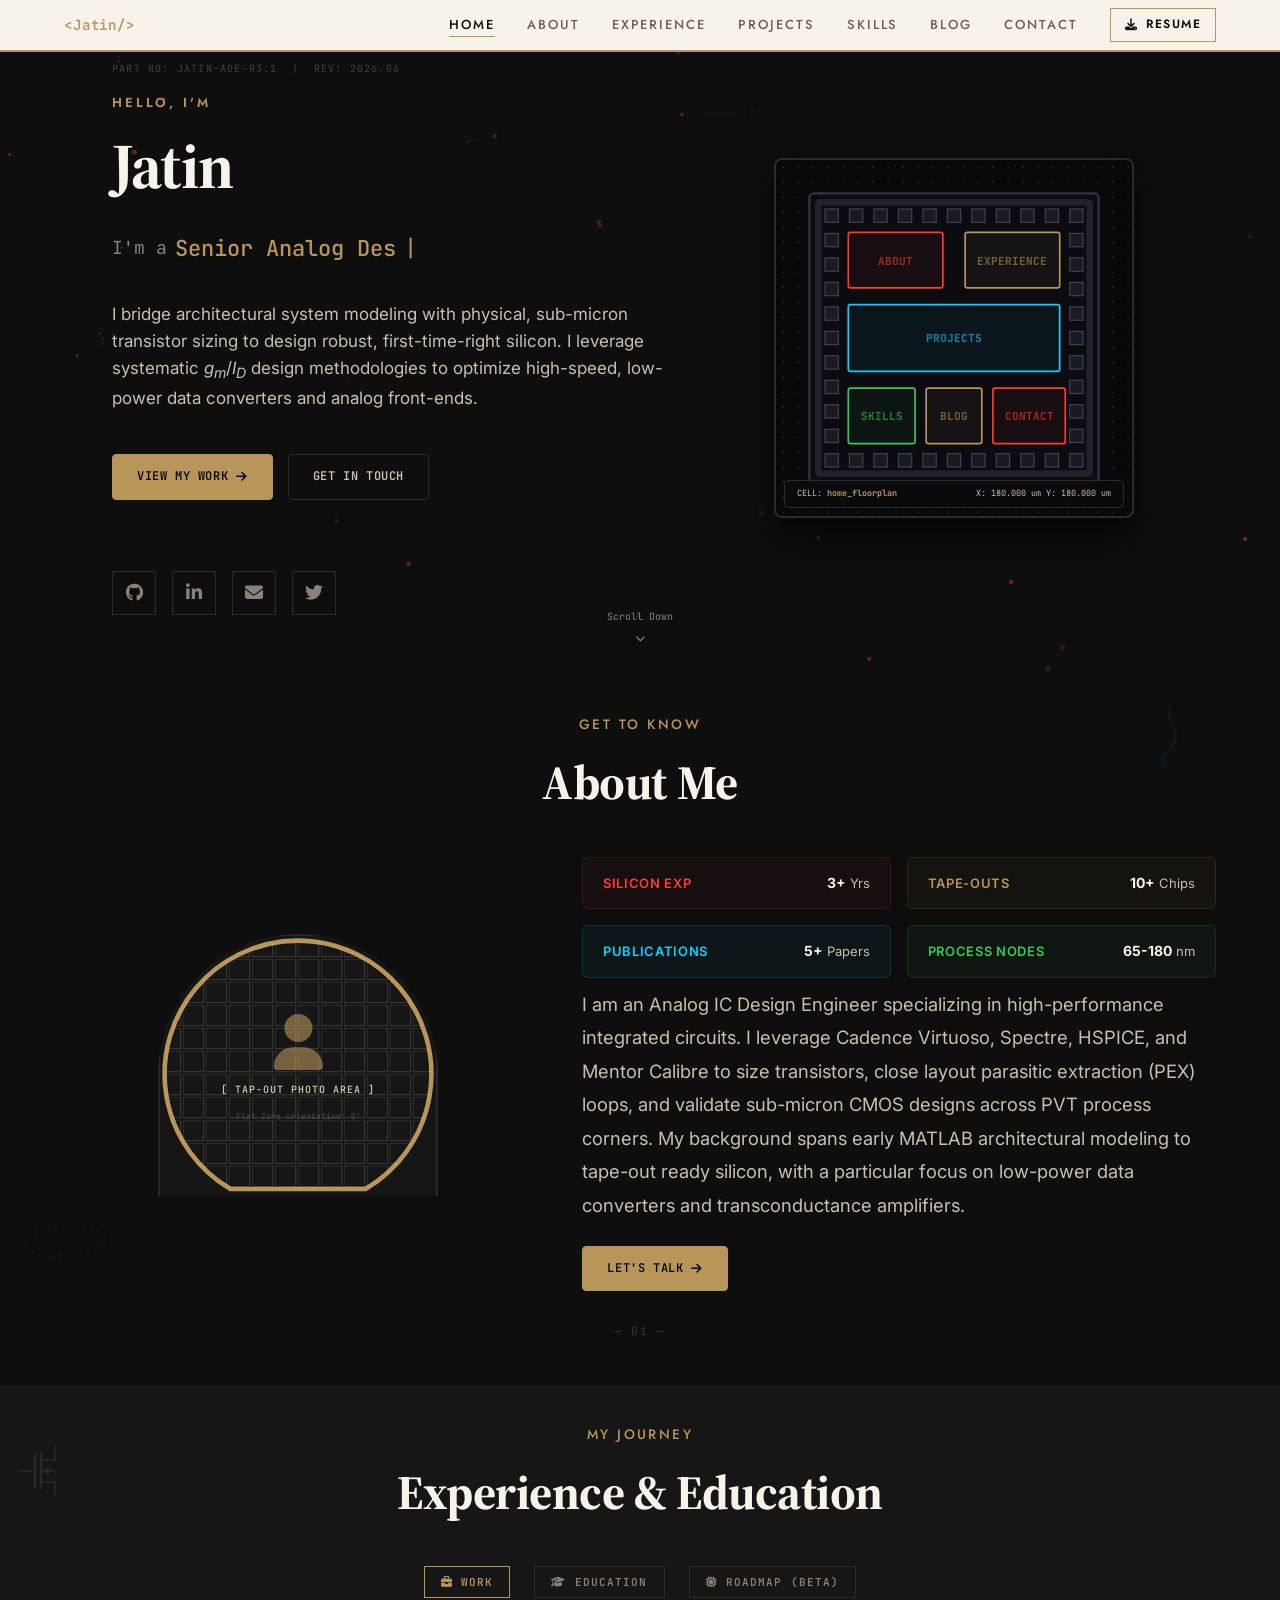
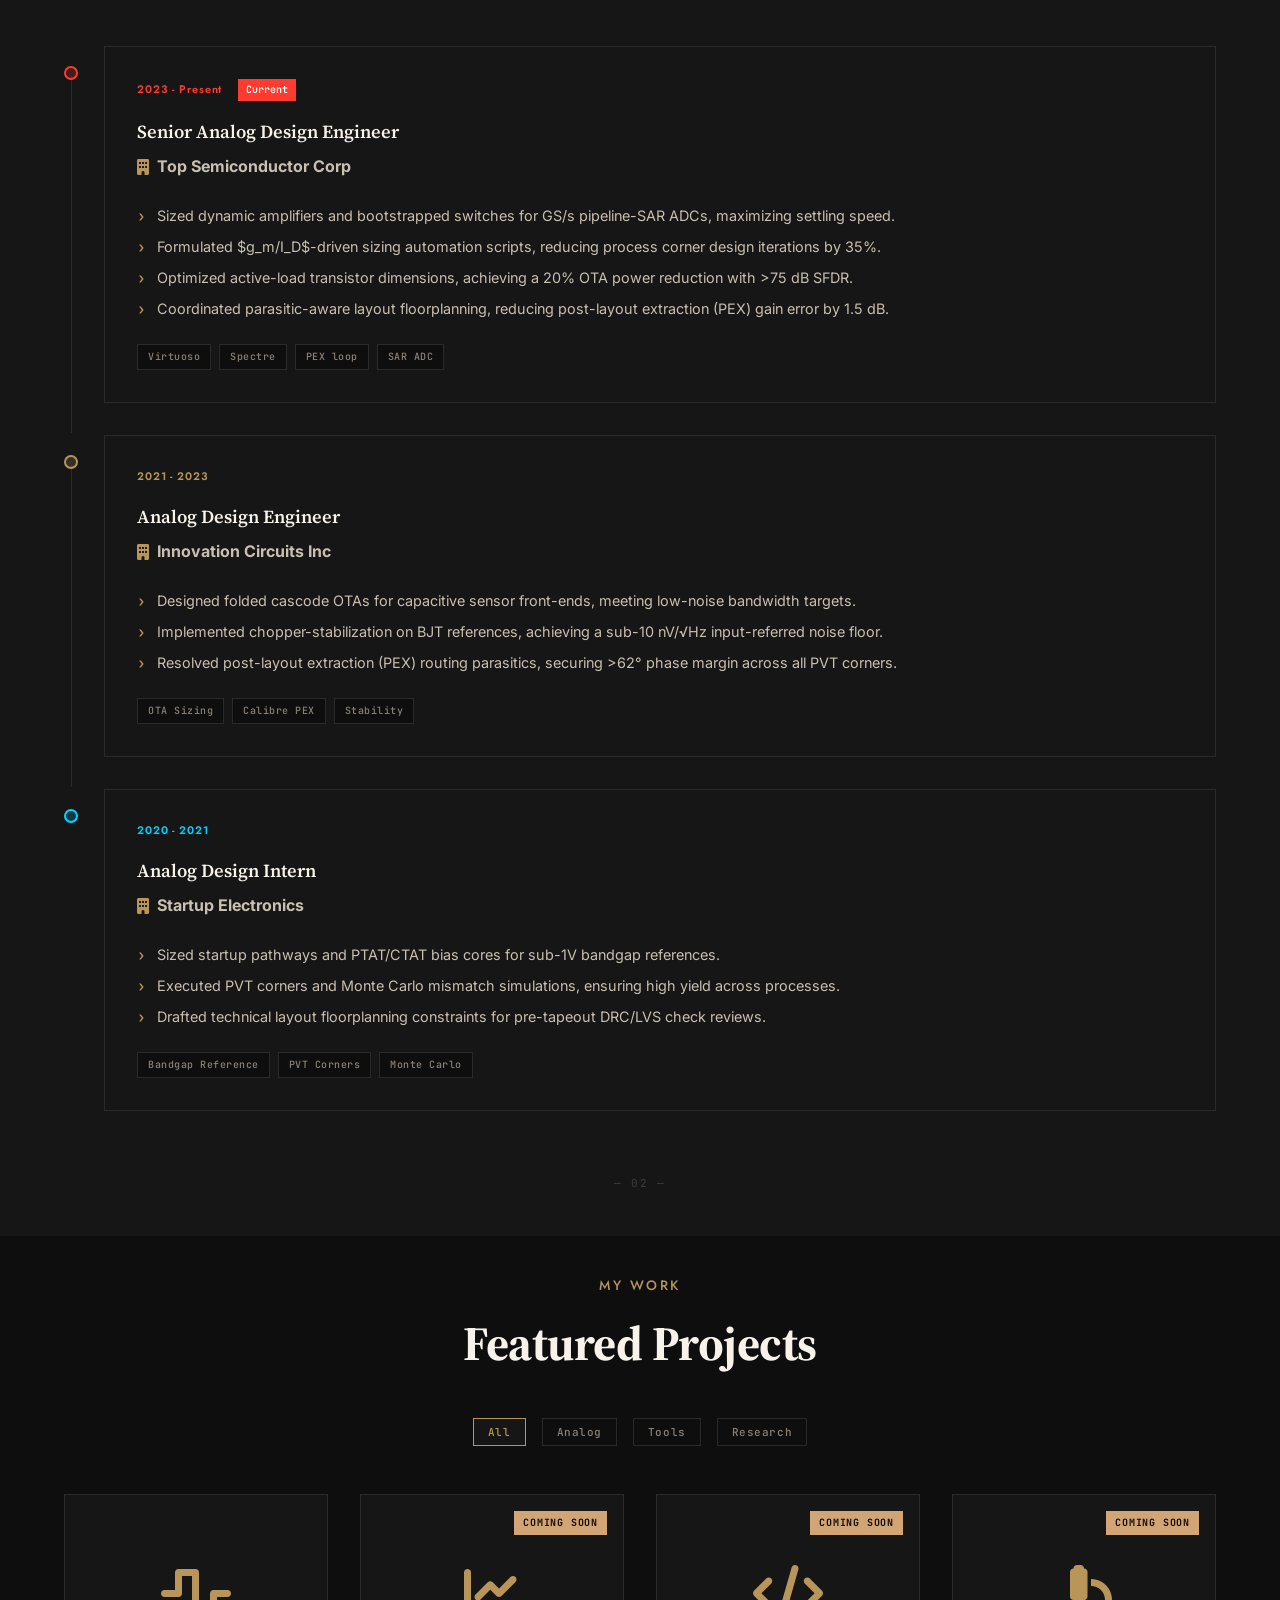
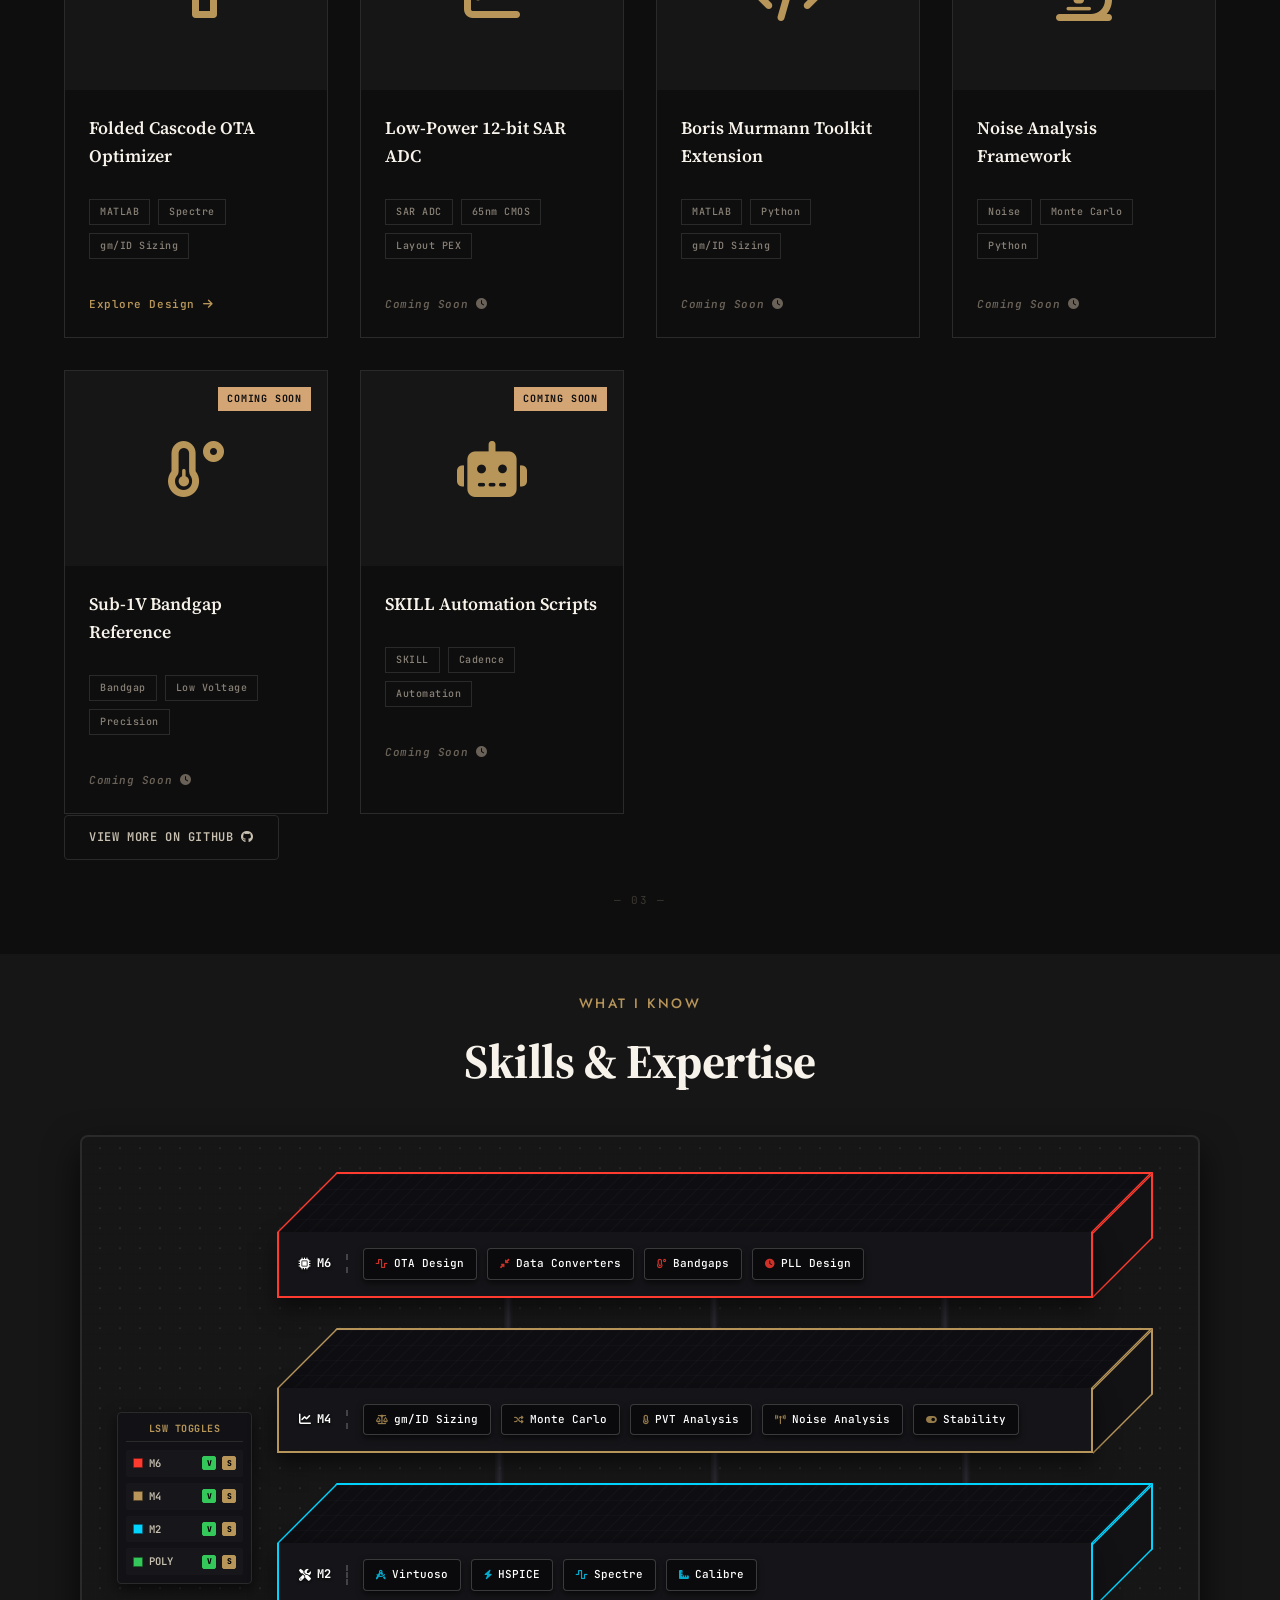
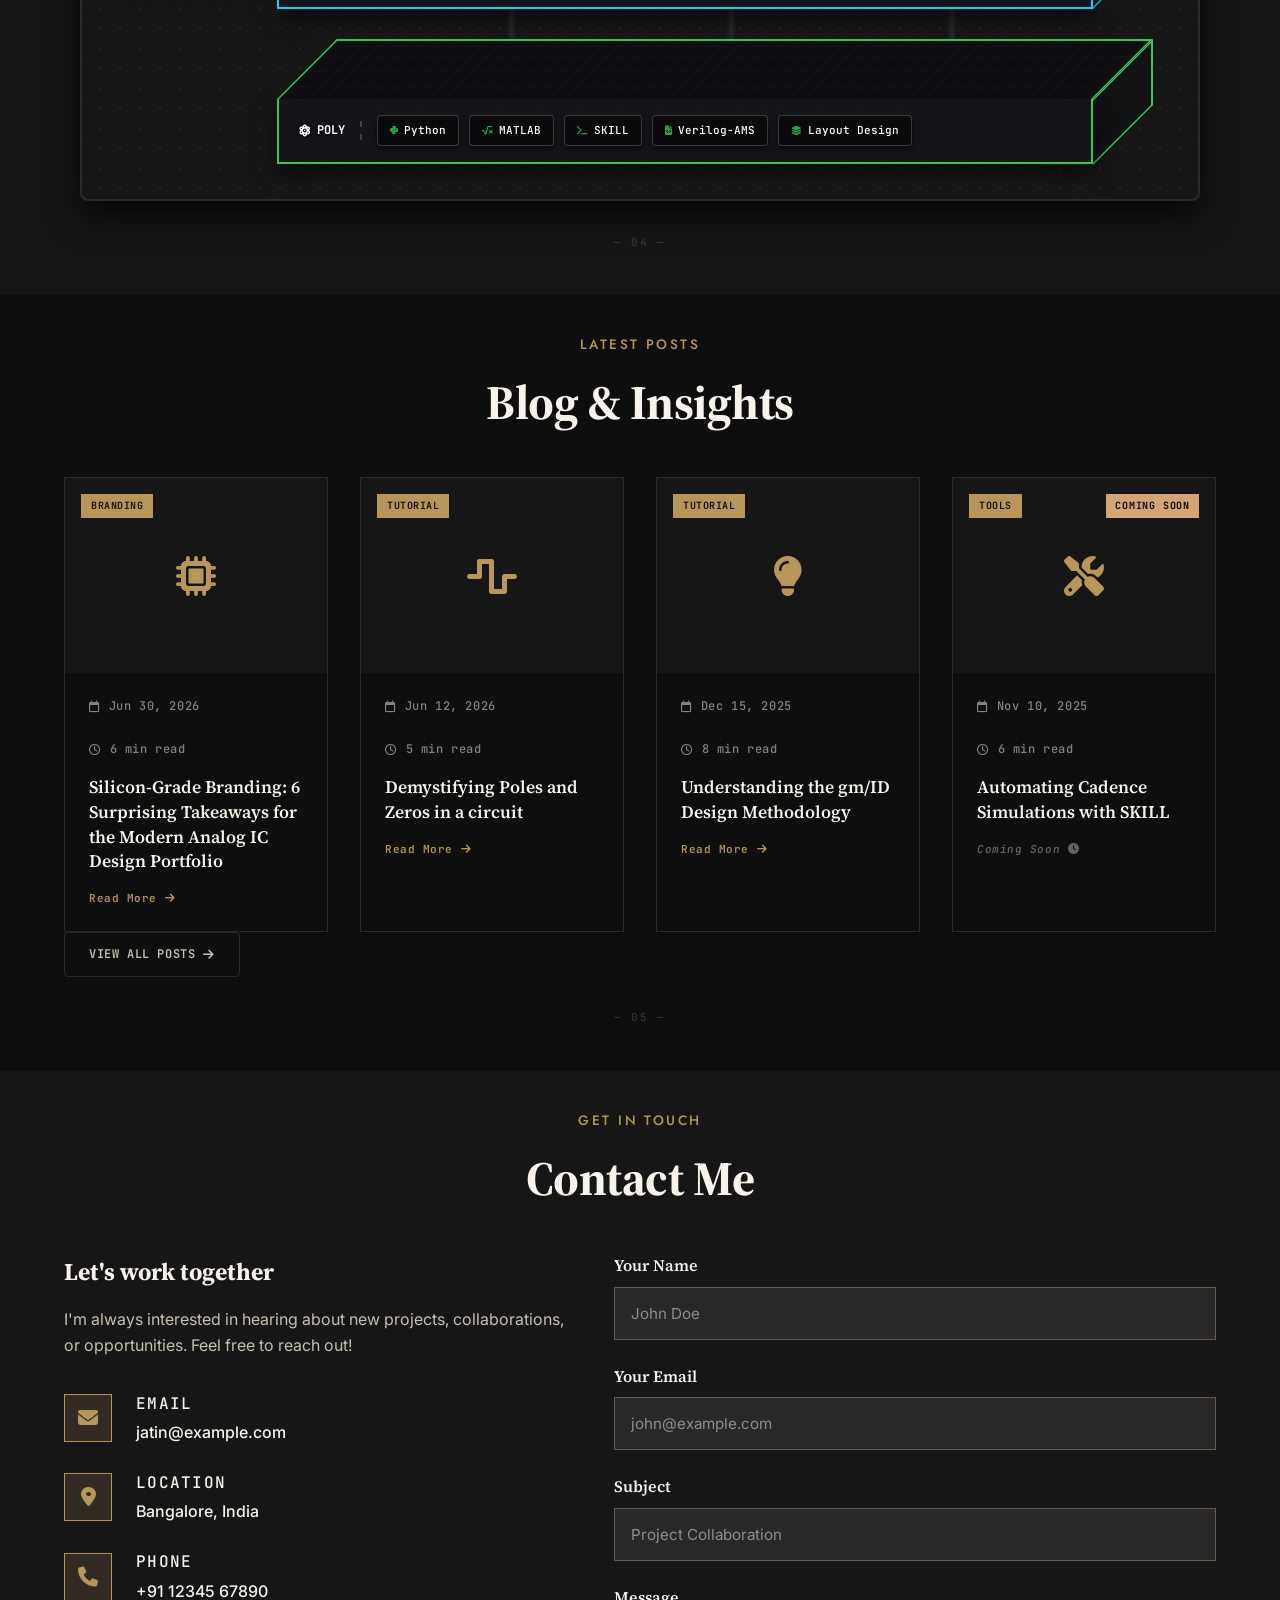
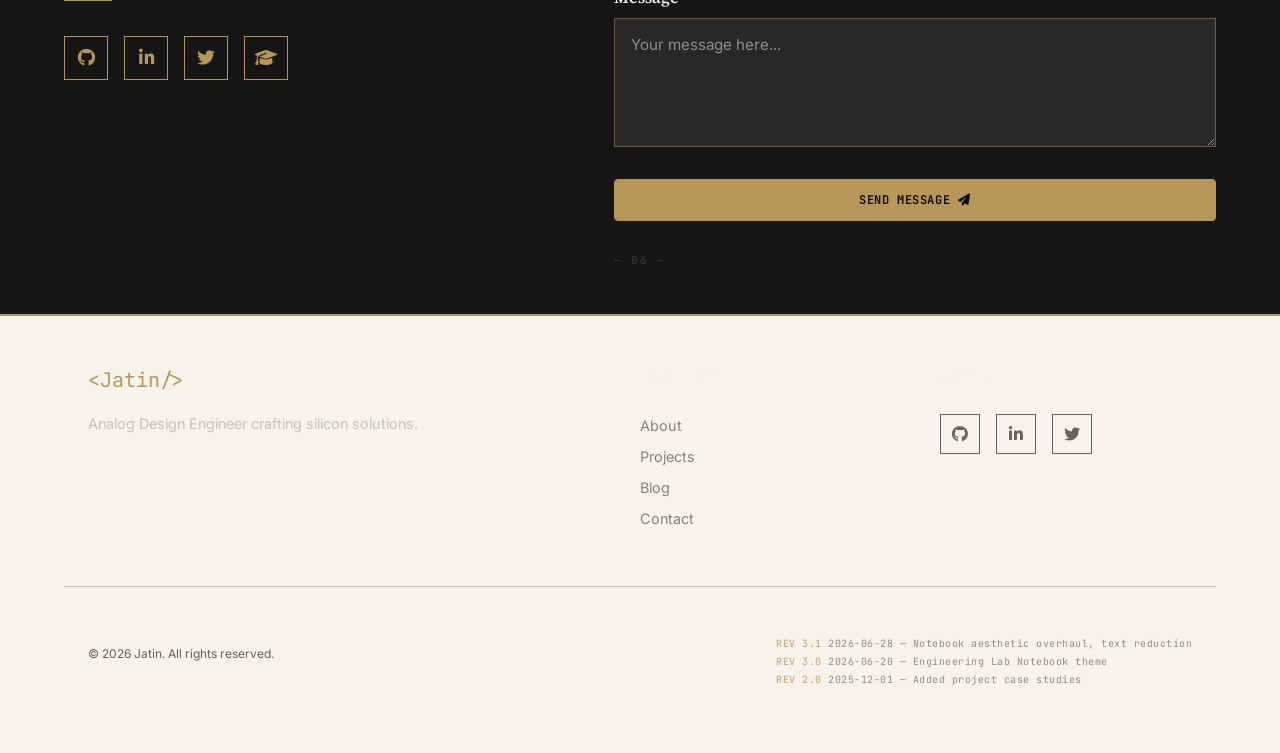
==== commit b5e76b0a: "Publish new post on poles and zeros and update home page" ====
--- a/index.html
+++ b/index.html
@@ -1671,6 +1671,46 @@
 <article class="blog-card lab-entry reveal">
 <div class="blog-image">
 <div class="blog-image-placeholder">
+<i class="fas fa-microchip"></i>
+</div>
+<span class="blog-category">Branding</span>
+</div>
+<div class="blog-content">
+<div class="blog-meta">
+<span><i class="far fa-calendar"></i> Jun 30, 2026</span>
+<span><i class="far fa-clock"></i> 6 min read</span>
+</div>
+<h3 class="blog-title">Silicon-Grade Branding: 6 Surprising Takeaways for the Modern Analog IC Design Portfolio</h3>
+
+<a class="blog-link" href="blog/silicon-grade-branding.html">
+                            Read More <i class="fas fa-arrow-right"></i>
+</a>
+</div>
+</article>
+<!-- --- END BLOG CARD --- -->
+<article class="blog-card lab-entry reveal">
+<div class="blog-image">
+<div class="blog-image-placeholder">
+<i class="fas fa-wave-square"></i>
+</div>
+<span class="blog-category">Tutorial</span>
+</div>
+<div class="blog-content">
+<div class="blog-meta">
+<span><i class="far fa-calendar"></i> Jun 12, 2026</span>
+<span><i class="far fa-clock"></i> 5 min read</span>
+</div>
+<h3 class="blog-title">Demystifying Poles and Zeros in a circuit</h3>
+
+<a class="blog-link" href="blog/demystifying-poles-and-zeros-in-a-circuit.html">
+                            Read More <i class="fas fa-arrow-right"></i>
+</a>
+</div>
+</article>
+<!-- --- END BLOG CARD --- -->
+<article class="blog-card lab-entry reveal">
+<div class="blog-image">
+<div class="blog-image-placeholder">
 <i class="fas fa-lightbulb"></i>
 </div>
 <span class="blog-category">Tutorial</span>
@@ -1691,25 +1731,6 @@
 </div>
 </article>
 <!-- --- END BLOG CARD --- -->
-<article class="blog-card lab-entry reveal">
-<div class="blog-image">
-<div class="blog-image-placeholder">
-<i class="fas fa-microchip"></i>
-</div>
-<span class="blog-category">Branding</span>
-</div>
-<div class="blog-content">
-<div class="blog-meta">
-<span><i class="far fa-calendar"></i> Jun 30, 2026</span>
-<span><i class="far fa-clock"></i> 6 min read</span>
-</div>
-<h3 class="blog-title">Silicon-Grade Branding: 6 Surprising Takeaways for the Modern Analog IC Design Portfolio</h3>
-
-<a class="blog-link" href="blog/silicon-grade-branding.html">
-                            Read More <i class="fas fa-arrow-right"></i>
-</a>
-</div>
-</article>
 <article class="blog-card lab-entry reveal">
 <div class="blog-image">
 <div class="blog-image-placeholder">
